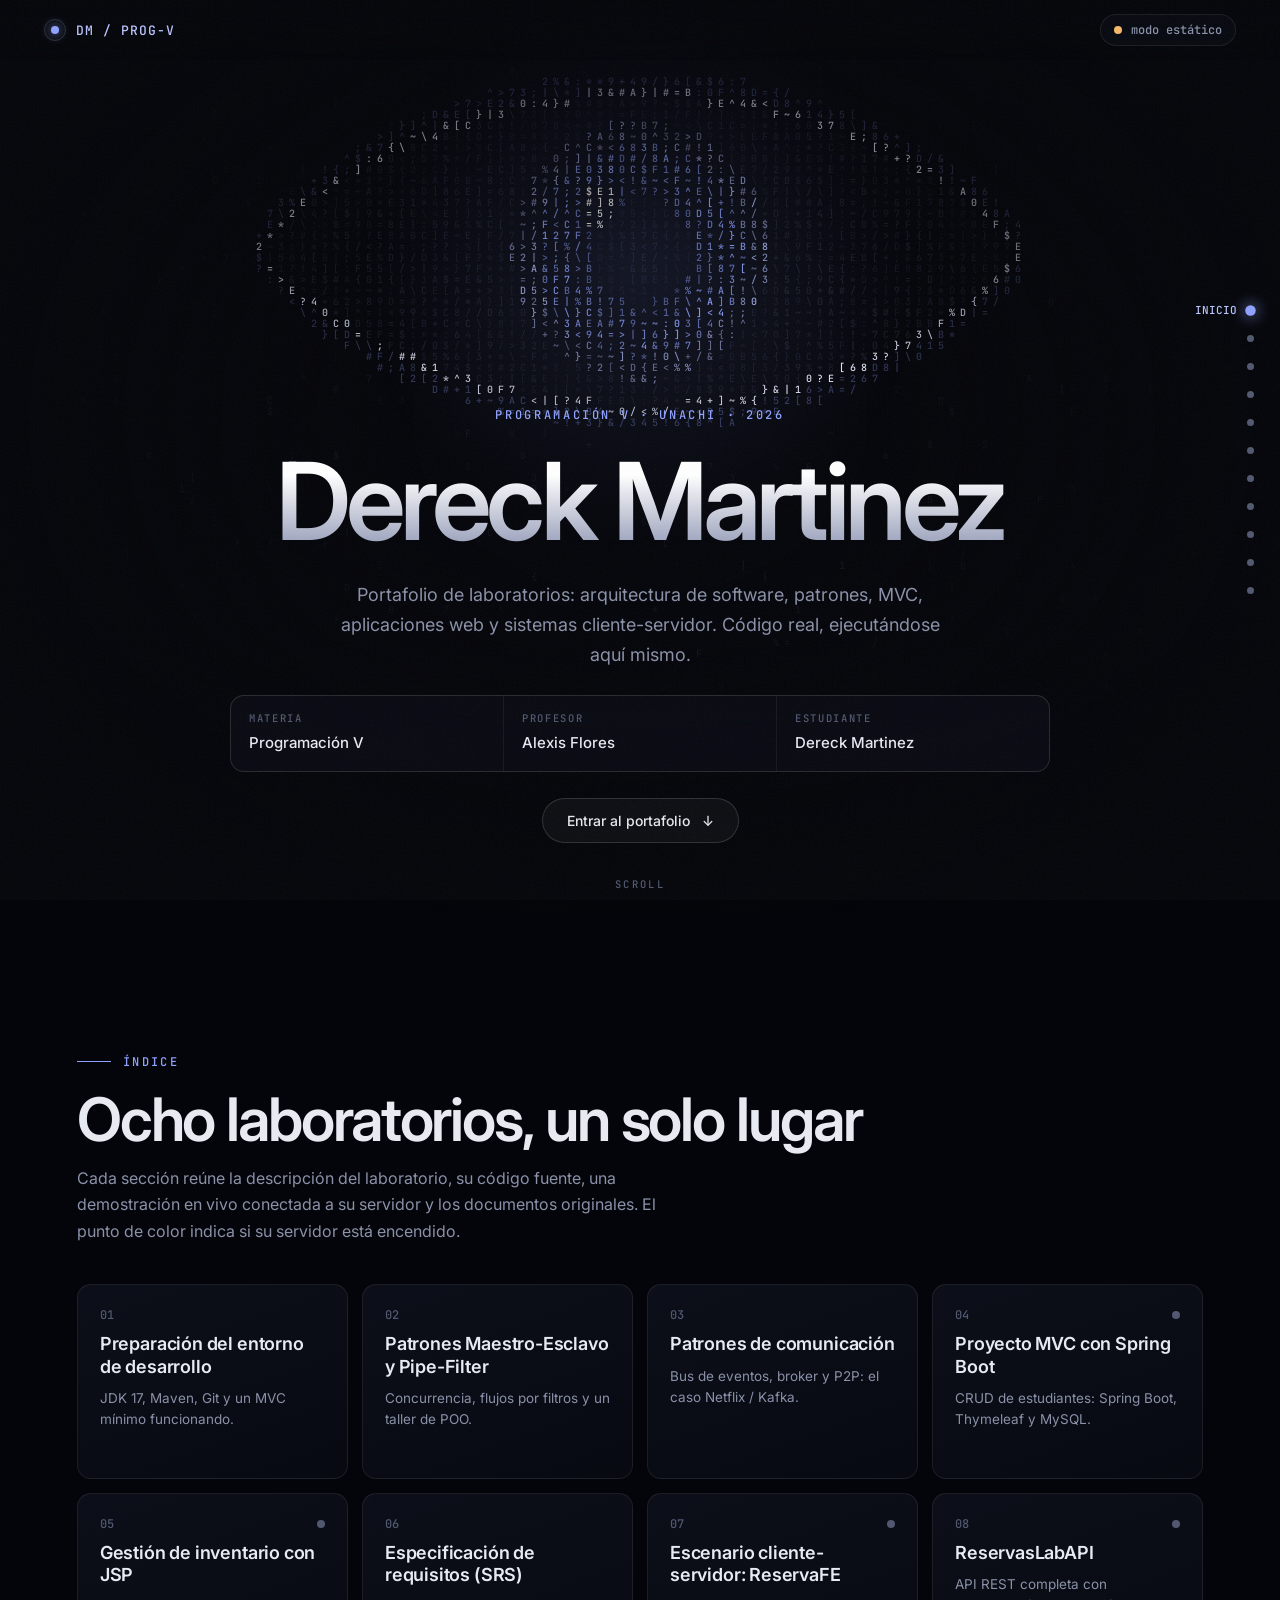
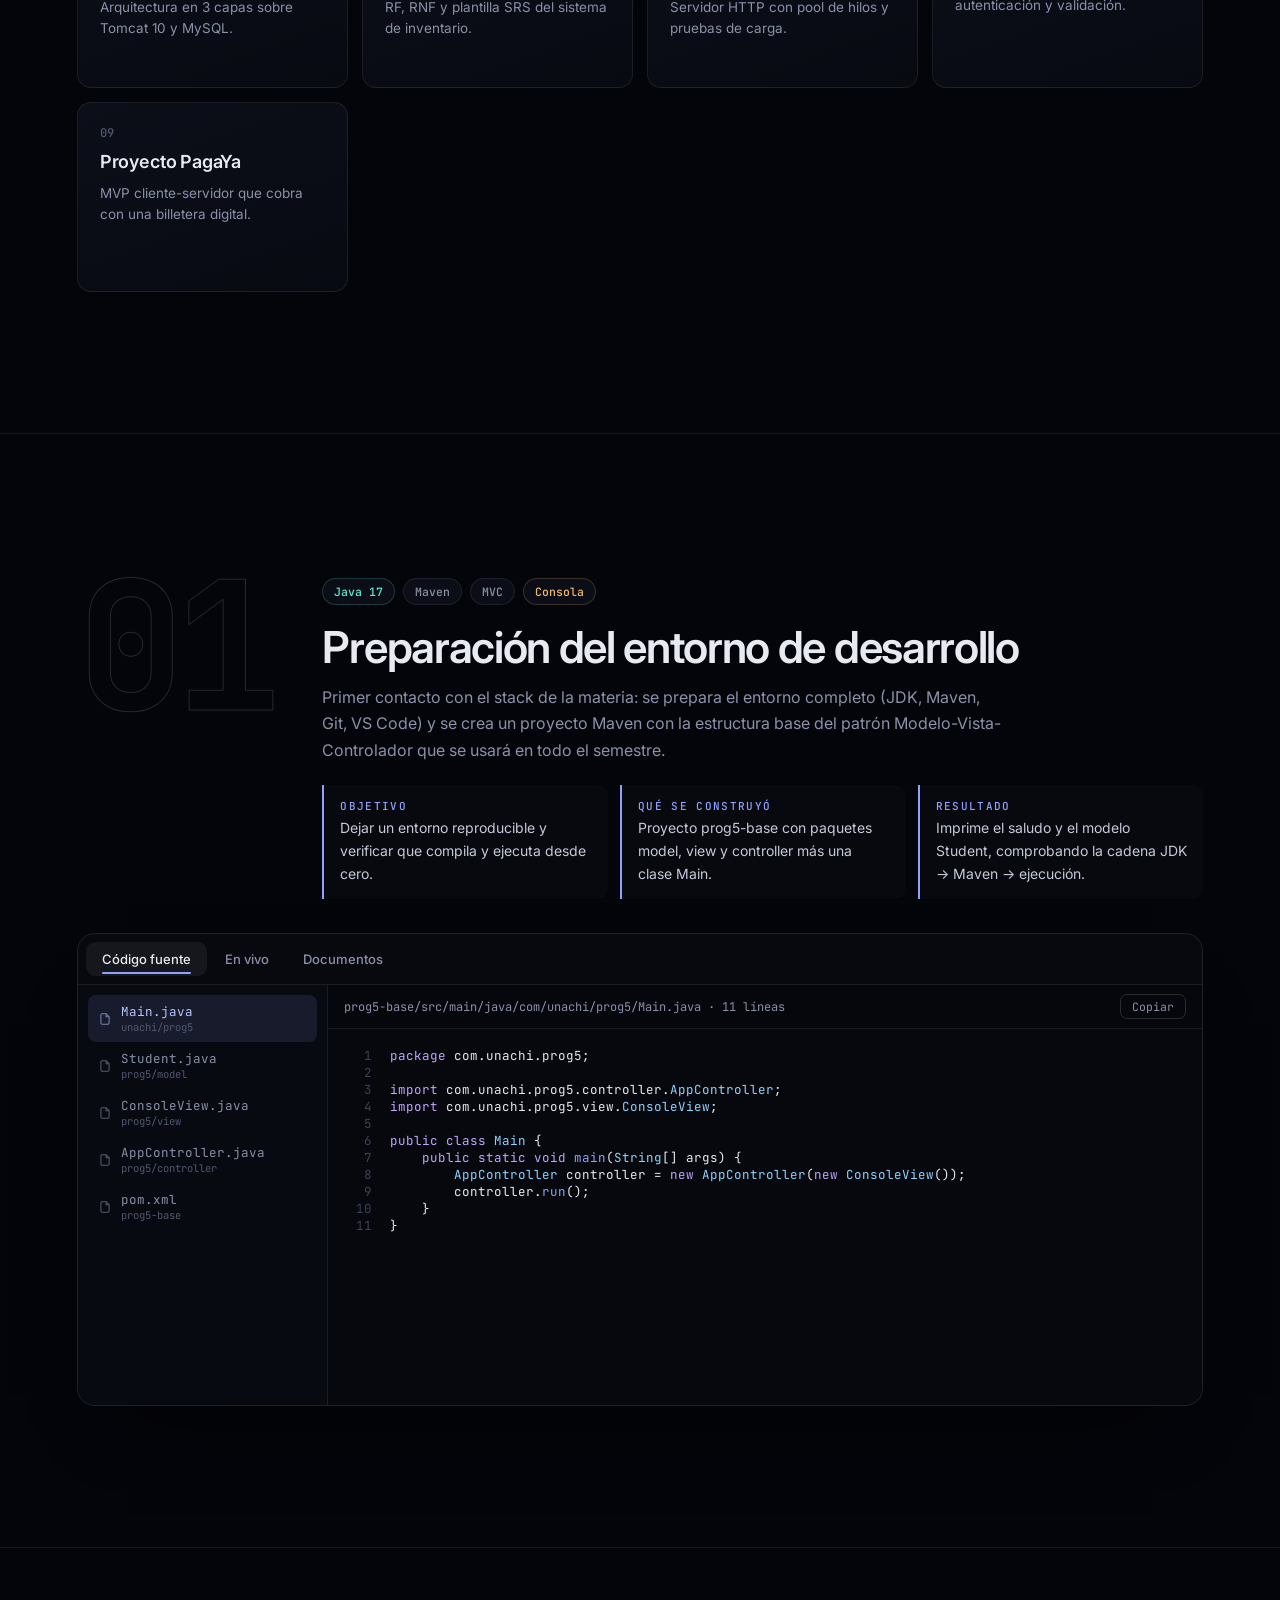
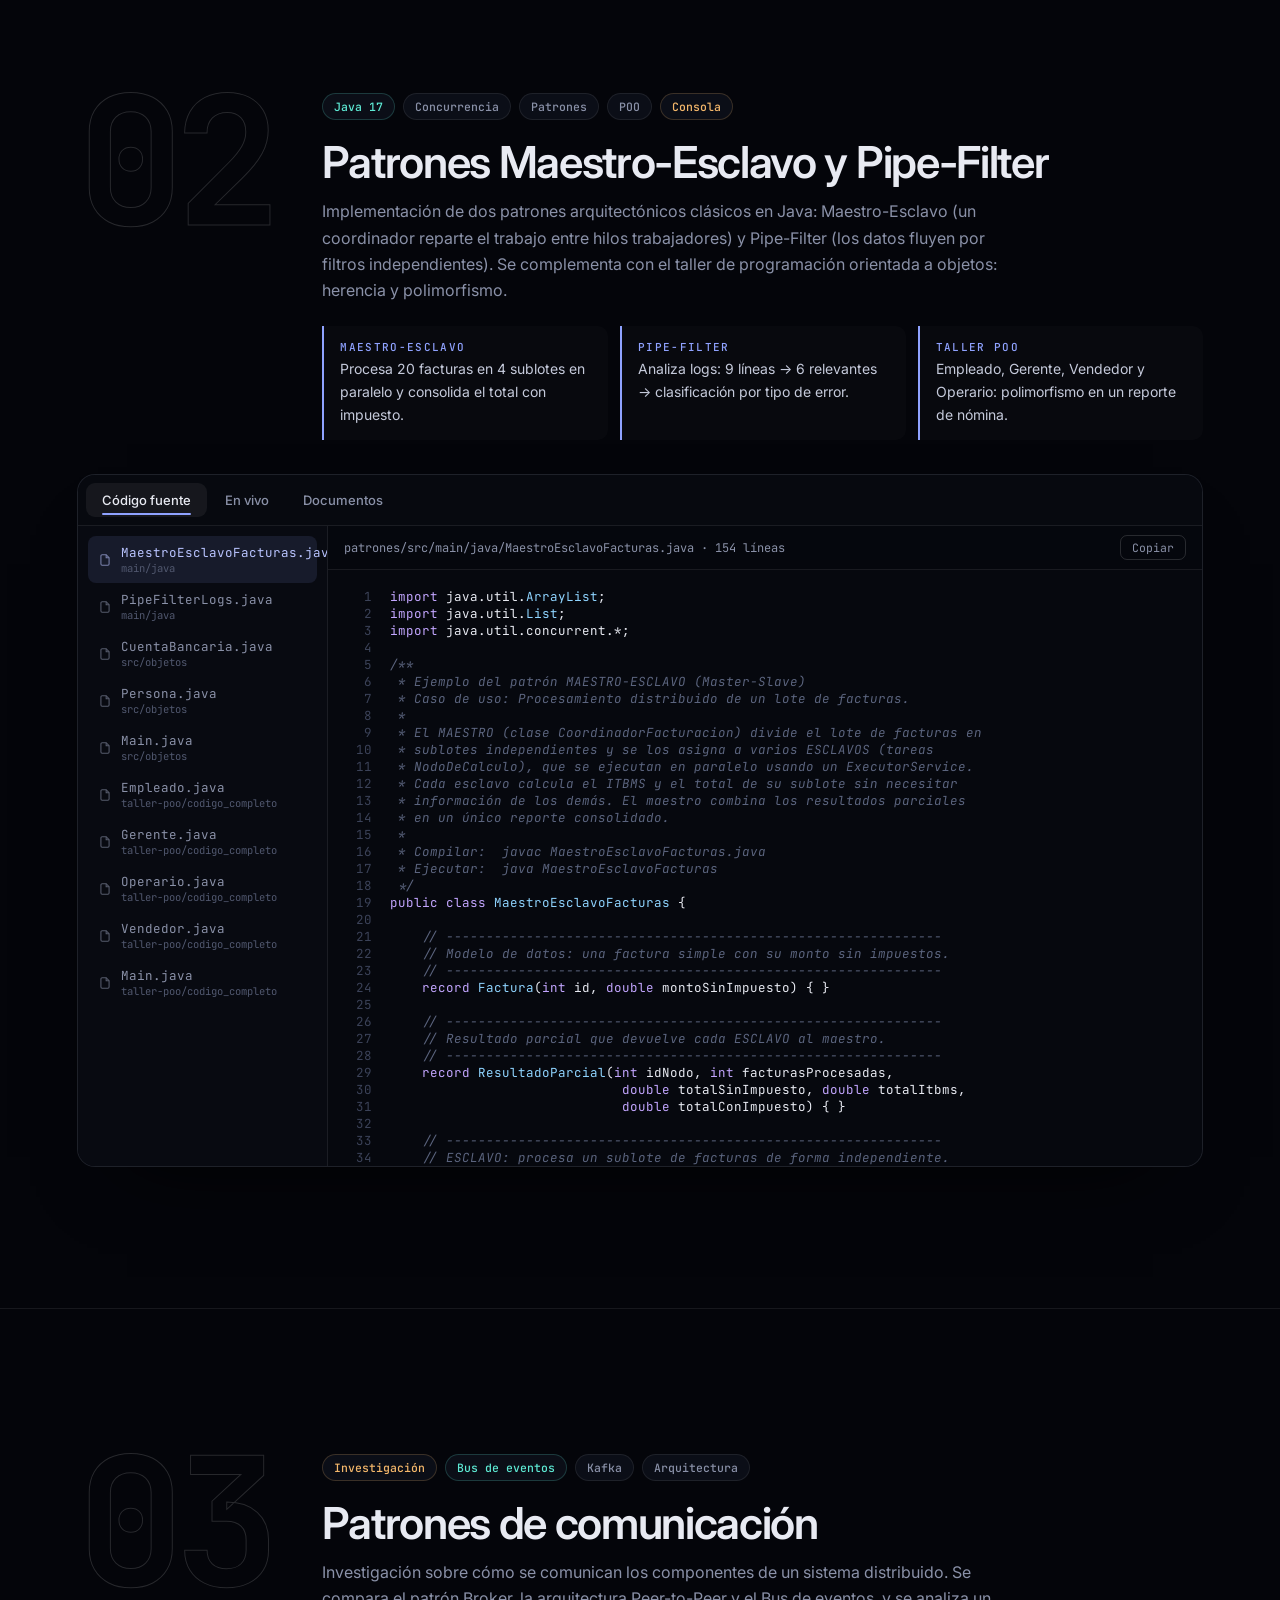
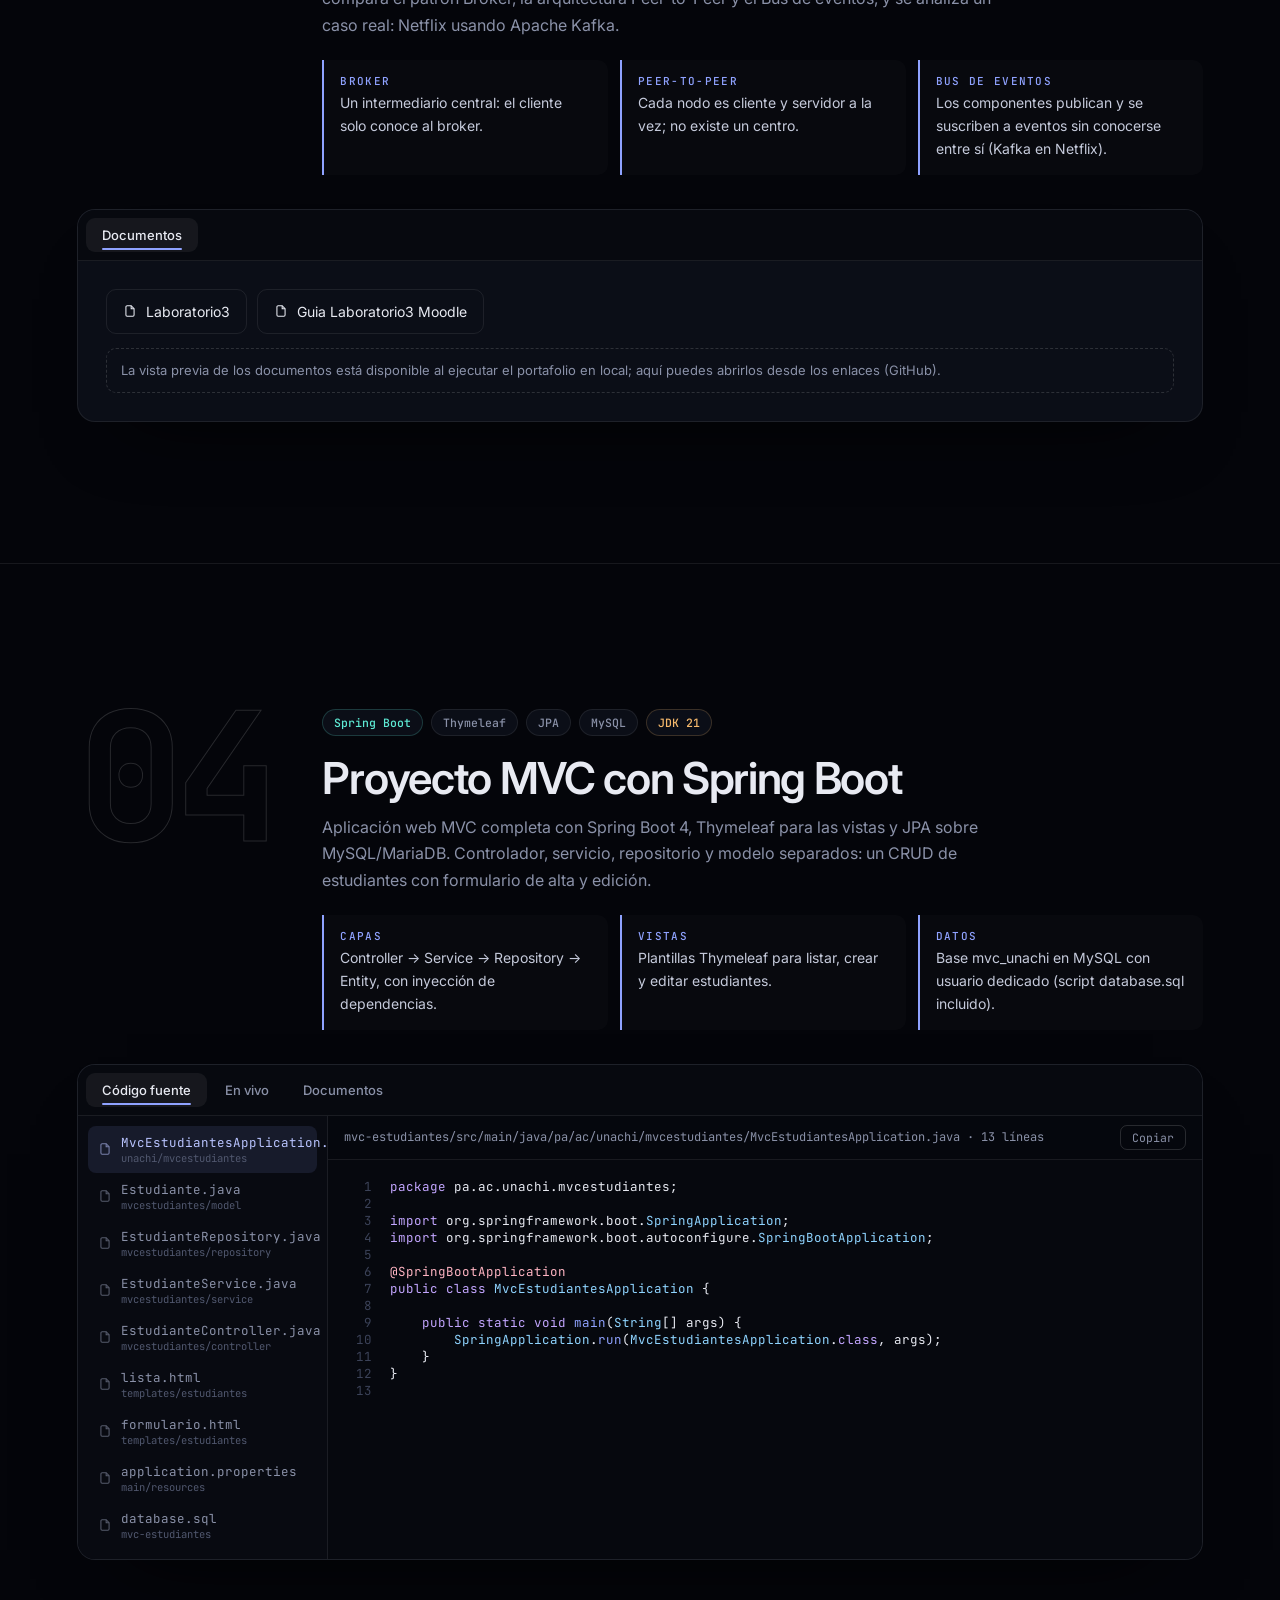
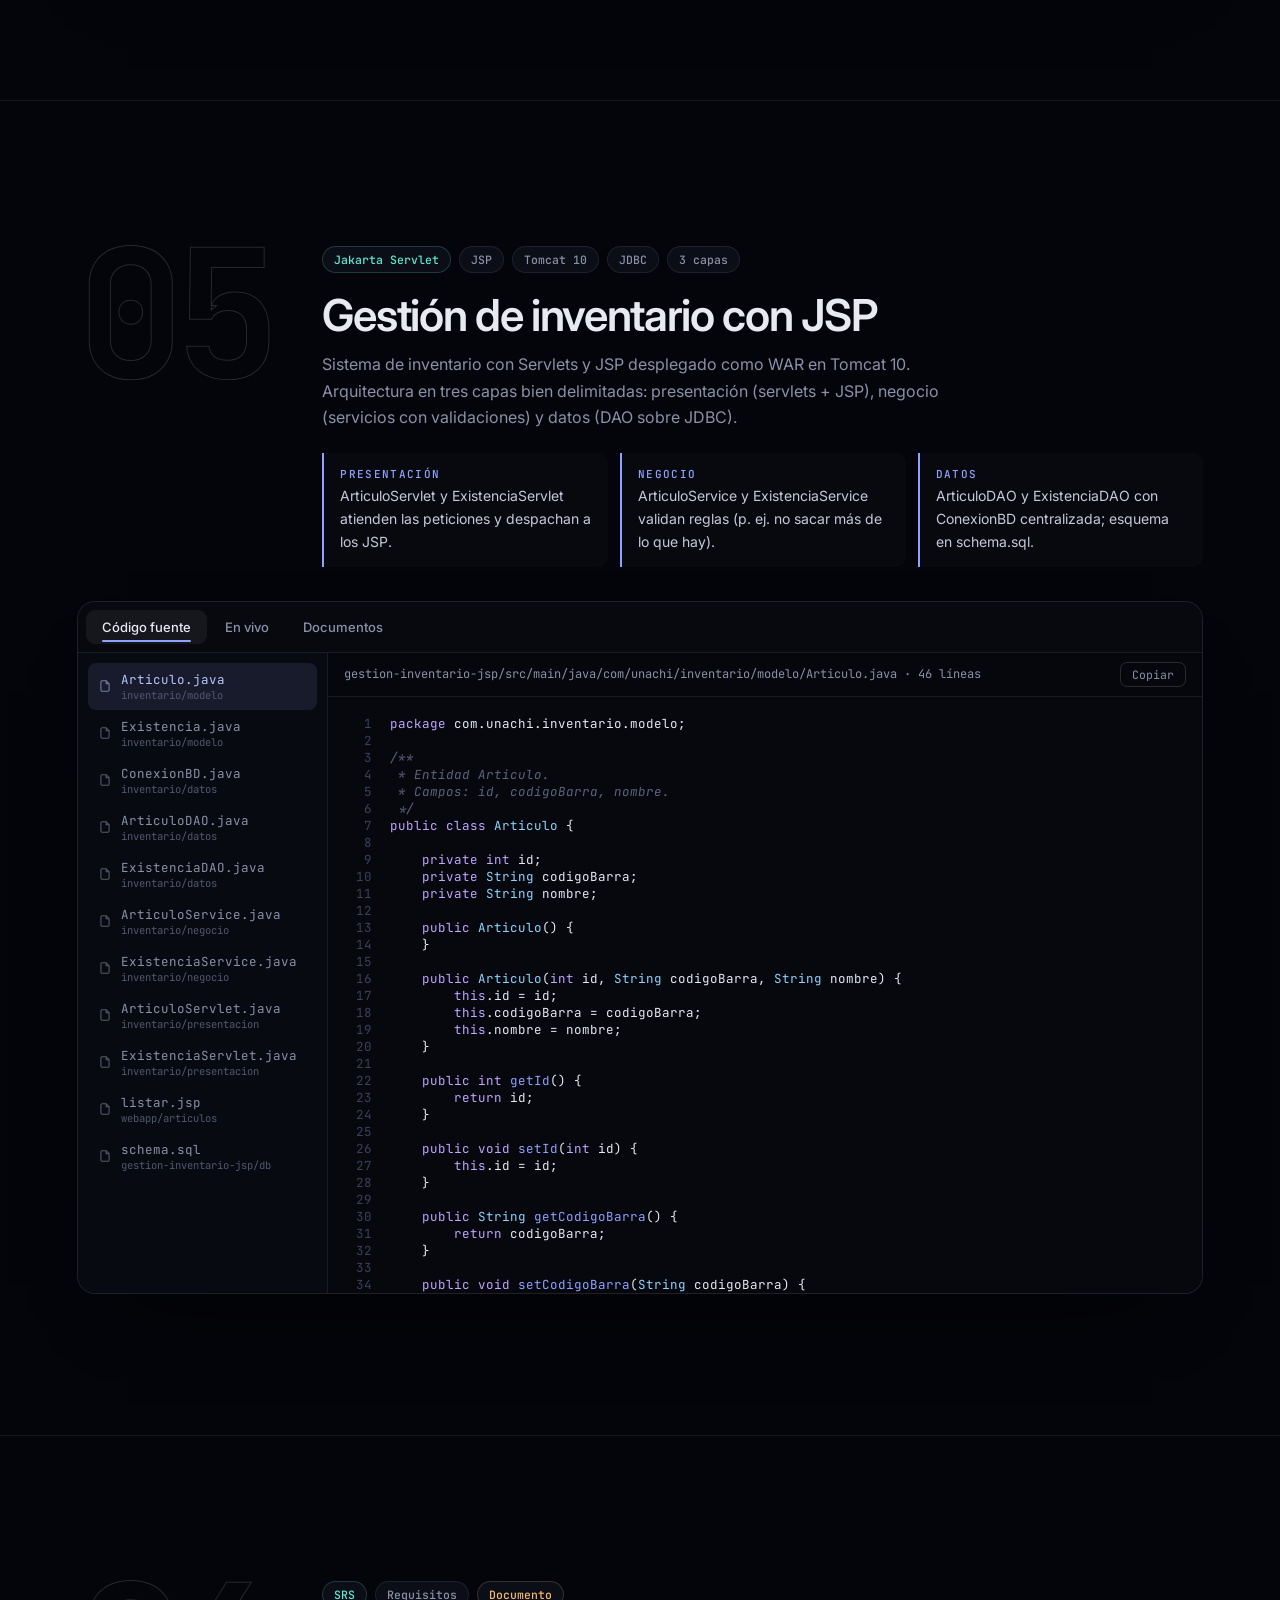
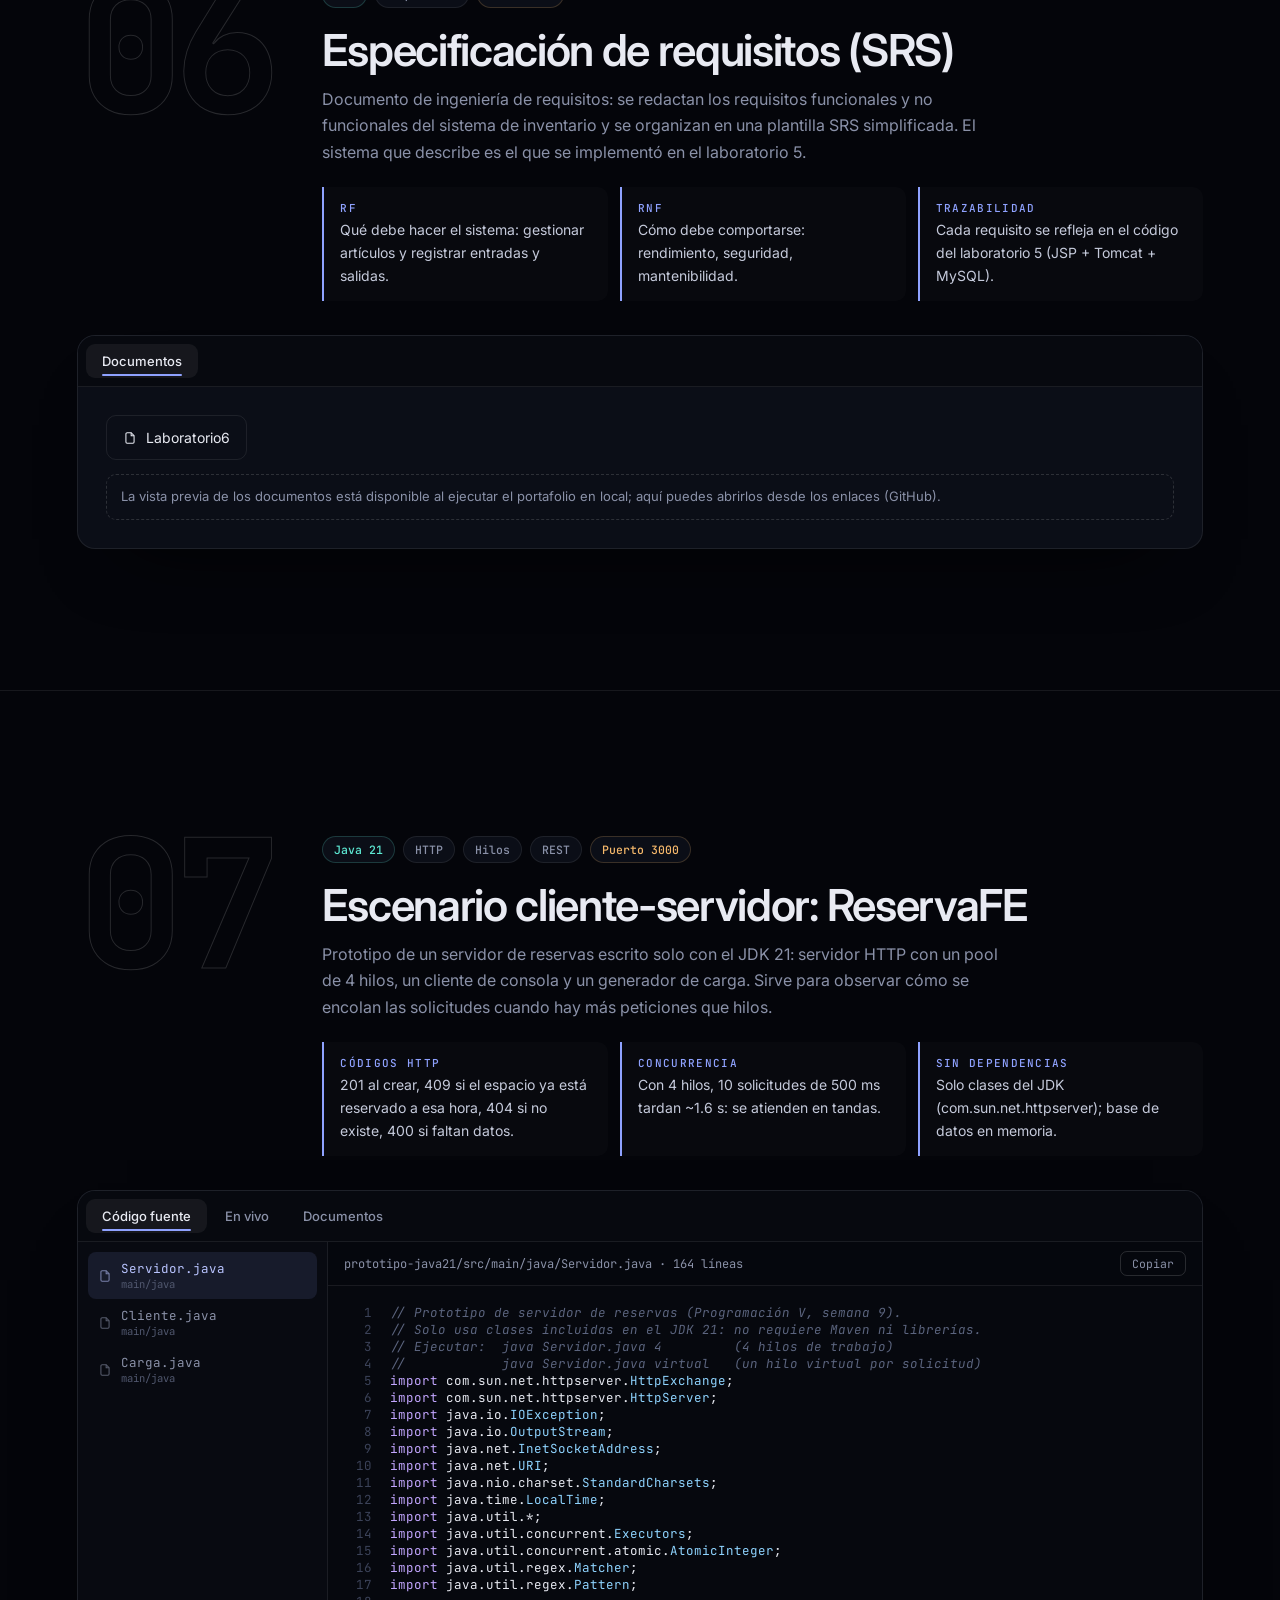
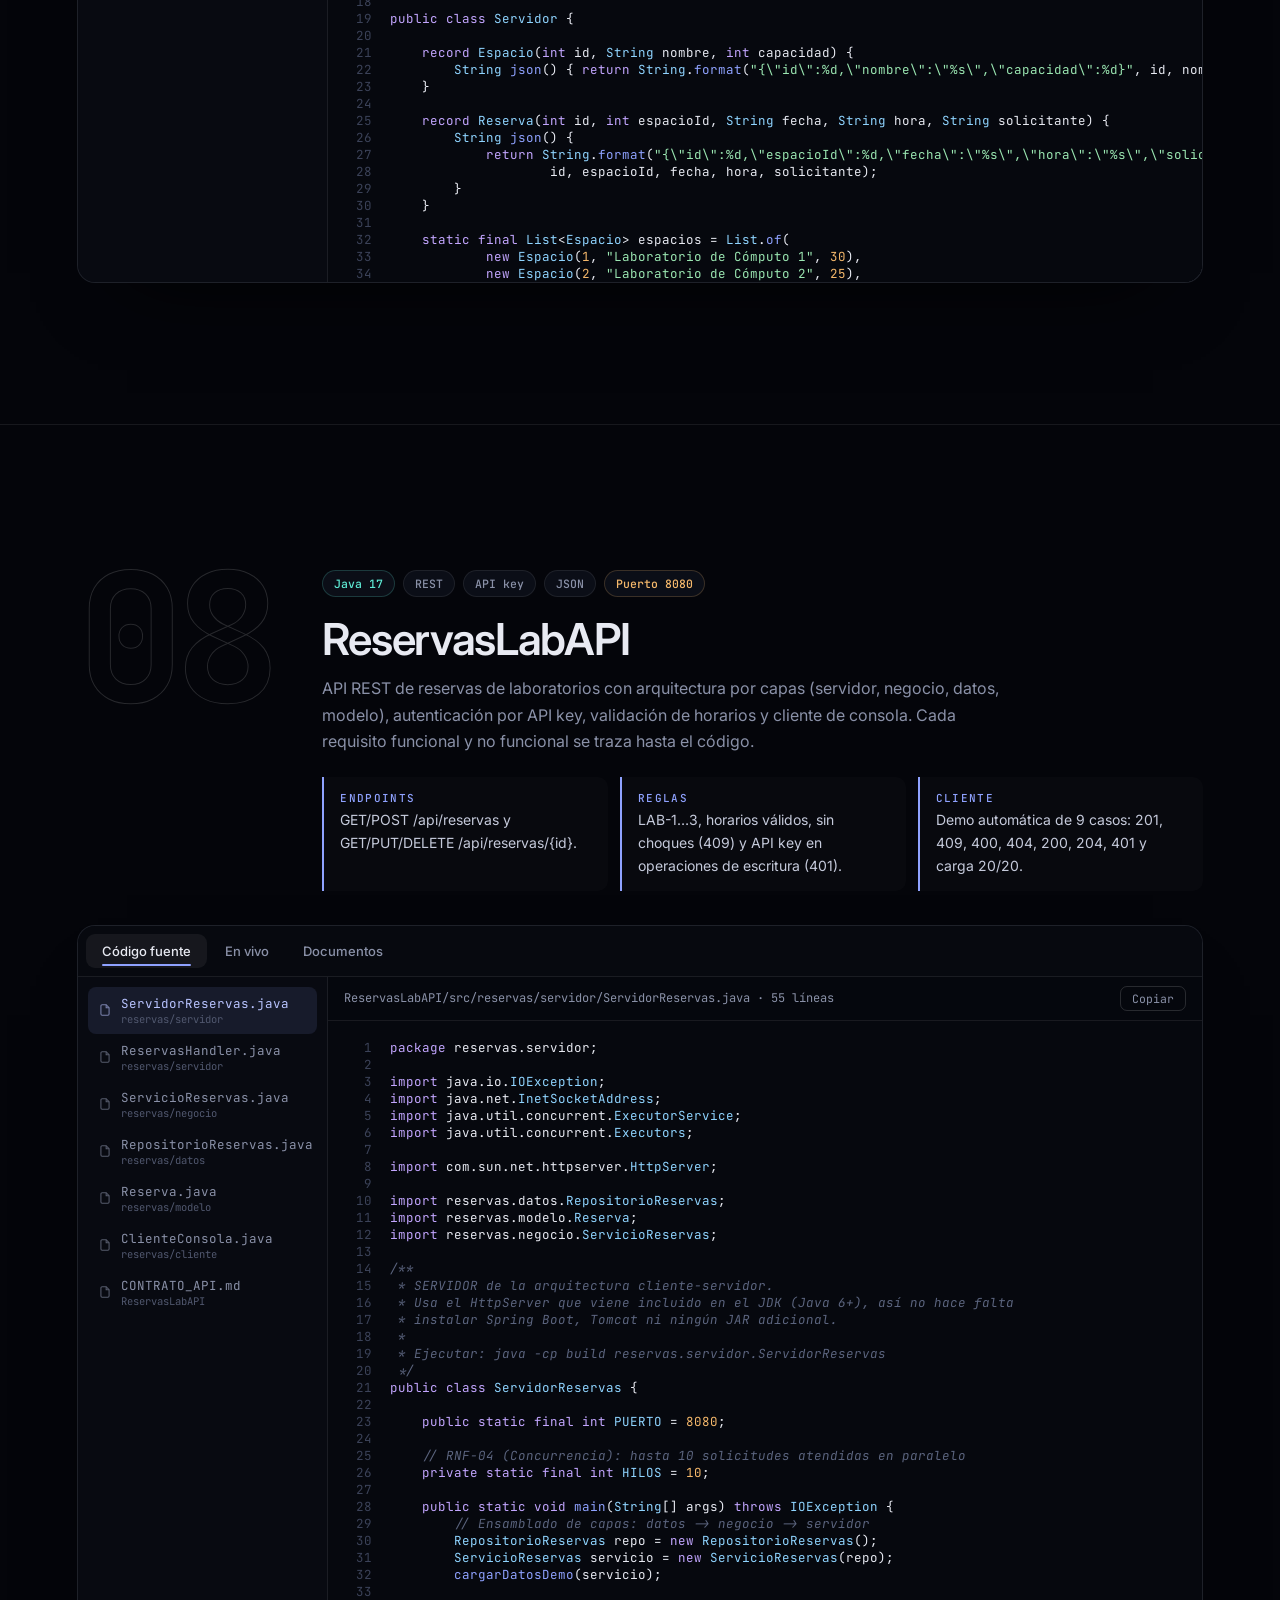
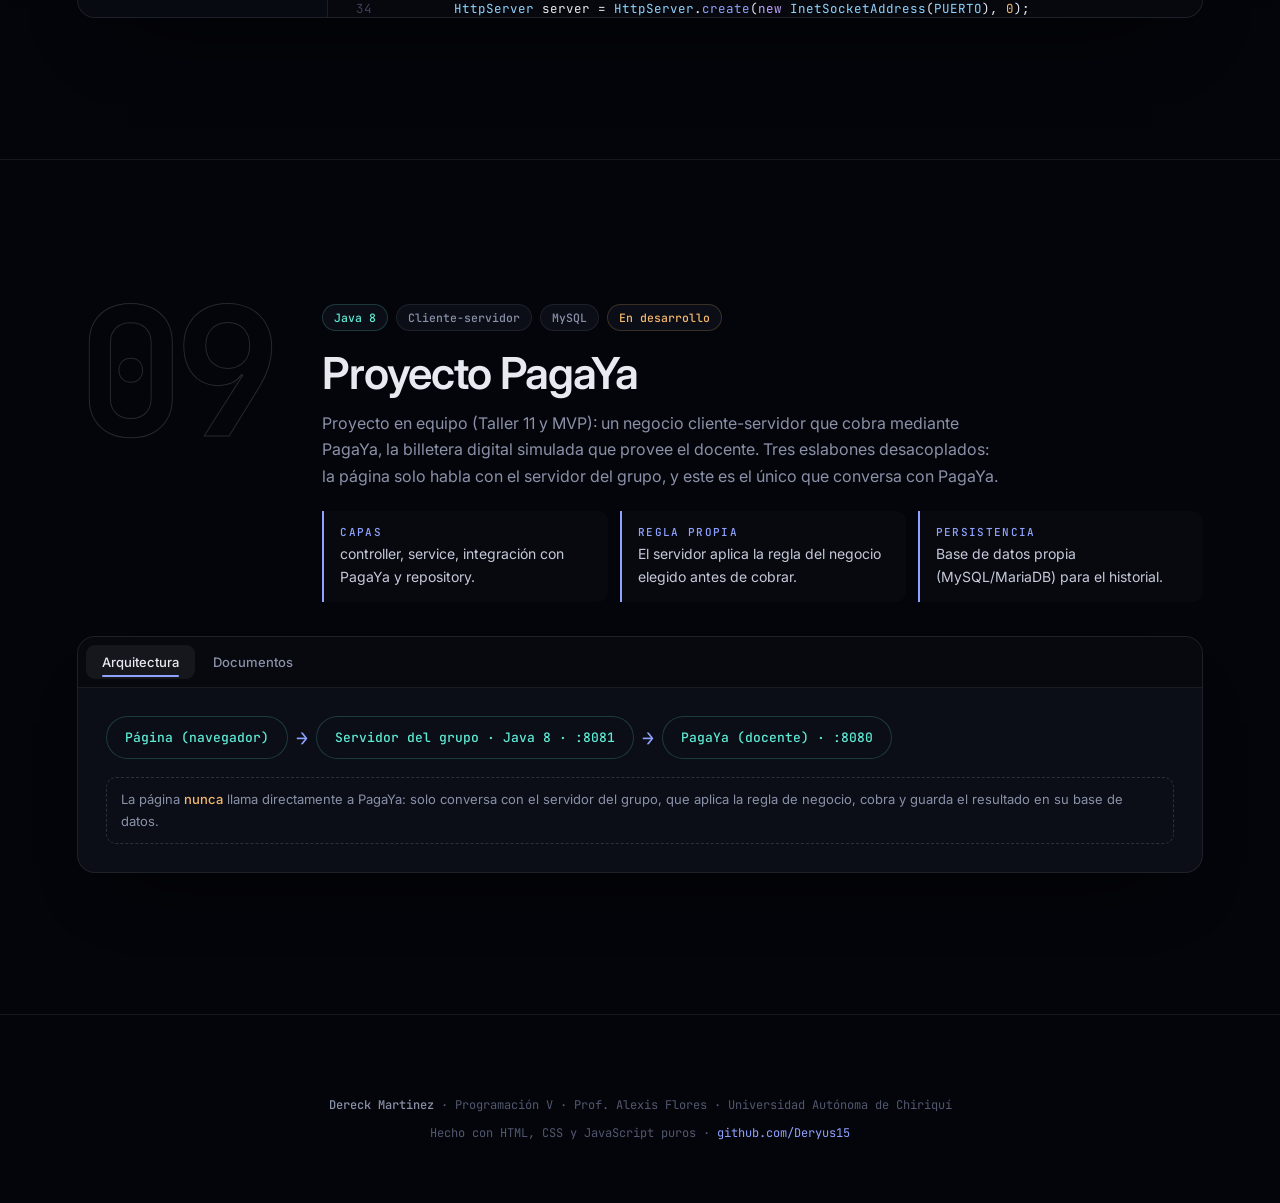
==== portafolio/web/index.html @ 6b3b1293 "Portafolio de Programación V: laboratorios 1-8 y web interactiva" ====
<!doctype html>
<html lang="es">
<head>
  <meta charset="utf-8">
  <meta name="viewport" content="width=device-width, initial-scale=1">
  <title>Portafolio · Programación V · Dereck Martinez</title>
  <meta name="description" content="Portafolio de laboratorios de Programación V (UNACHI): código, demostraciones en vivo y documentación. Estudiante: Dereck Martinez. Profesor: Alexis Flores.">
  <meta name="theme-color" content="#04050a">
  <link rel="icon" href="data:image/svg+xml,<svg xmlns='http://www.w3.org/2000/svg' viewBox='0 0 32 32'><rect width='32' height='32' rx='8' fill='%2304050a'/><circle cx='16' cy='16' r='9' fill='none' stroke='%238fa2ff' stroke-width='2'/><circle cx='16' cy='16' r='4' fill='%238fa2ff'/></svg>">
  <link rel="preconnect" href="https://fonts.googleapis.com">
  <link rel="preconnect" href="https://fonts.gstatic.com" crossorigin>
  <link href="https://fonts.googleapis.com/css2?family=Inter:wght@400;500;600;700&family=JetBrains+Mono:wght@400;500;700&display=swap" rel="stylesheet">
  <link rel="stylesheet" href="css/style.css">
</head>
<body>
  <div class="progress" id="progress"></div>
  <div class="glow" id="glow"></div>
  <div class="grain"></div>

  <header class="top">
    <a href="#inicio" class="brand"><i></i>DM / PROG-V</a>
    <div class="status" id="estado" title="Servidor local del portafolio"><span class="dot" id="estadoDot"></span><span class="txt" id="estadoTxt">comprobando…</span></div>
  </header>
  <nav class="rail" id="rail" aria-label="Secciones"></nav>

  <main>
    <!-- PORTADA -->
    <section class="hero" id="inicio">
      <canvas id="ojo" aria-hidden="true"></canvas>
      <div class="hero-in">
        <span class="tag" data-decrypt>Programación V · UNACHI · 2026</span>
        <h1 id="nombre" data-decrypt>Dereck Martinez</h1>
        <p class="lead">Portafolio de laboratorios: arquitectura de software, patrones, MVC, aplicaciones web y sistemas cliente-servidor. Código real, ejecutándose aquí mismo.</p>
        <div class="meta">
          <div><small>Materia</small><b>Programación V</b></div>
          <div><small>Profesor</small><b>Alexis Flores</b></div>
          <div><small>Estudiante</small><b>Dereck Martinez</b></div>
        </div>
        <a class="cta" href="#indice">Entrar al portafolio <span class="arr">↓</span></a>
      </div>
      <div class="scrollhint">SCROLL</div>
    </section>

    <!-- ÍNDICE -->
    <section class="blk" id="indice">
      <div class="eyebrow rv">Índice</div>
      <h2 class="sec rv" data-decrypt>Ocho laboratorios, un solo lugar</h2>
      <p class="sub rv">Cada sección reúne la descripción del laboratorio, su código fuente, una demostración en vivo conectada a su servidor y los documentos originales. El punto de color indica si su servidor está encendido.</p>
      <div class="cards" id="cards"></div>
    </section>

    <div id="labs"></div>
  </main>

  <footer>
    <p><b>Dereck Martinez</b> · Programación V · Prof. Alexis Flores · Universidad Autónoma de Chiriquí</p>
    <p>Hecho con HTML, CSS y JavaScript puros · <a href="https://github.com/Deryus15" style="color:var(--acc)">github.com/Deryus15</a></p>
  </footer>

  <script src="js/codigo.js"></script>
  <script src="js/ojo.js"></script>
  <script src="js/main.js"></script>
</body>
</html>
---- portafolio/web/css/style.css ----
/* ============ Portafolio Programación V — diseño oscuro profundo / cifrado ============ */
:root {
  --bg: #04050a;
  --bg-2: #080a12;
  --panel: #0b0e17;
  --panel-2: #10141f;
  --line: rgba(255, 255, 255, .08);
  --line-2: rgba(255, 255, 255, .14);
  --txt: #e8eaf2;
  --mut: #8a91a8;
  --dim: #51586f;
  --acc: #8fa2ff;
  --acc-2: #b9c4ff;
  --ok: #5eead4;
  --warn: #f5b86b;
  --err: #ff6b81;
  --mono: 'JetBrains Mono', ui-monospace, 'Cascadia Code', Consolas, monospace;
  --sans: 'Inter', system-ui, -apple-system, 'Segoe UI', sans-serif;
  --r: 14px;
  --ease: cubic-bezier(.2, .7, .2, 1);
  color-scheme: dark;
}
*, *::before, *::after { box-sizing: border-box; }
html { scroll-behavior: smooth; scroll-padding-top: 72px; }
body {
  margin: 0; background: var(--bg); color: var(--txt);
  font: 400 16px/1.65 var(--sans); -webkit-font-smoothing: antialiased; overflow-x: hidden;
}
a { color: inherit; text-decoration: none; }
button { font: inherit; color: inherit; cursor: pointer; }
::selection { background: rgba(143, 162, 255, .35); }
:focus-visible { outline: 2px solid var(--acc); outline-offset: 3px; border-radius: 6px; }
::-webkit-scrollbar { width: 10px; height: 10px; }
::-webkit-scrollbar-thumb { background: #1b2030; border-radius: 8px; }
::-webkit-scrollbar-track { background: transparent; }

/* ---- Capas decorativas ---- */
.grain { position: fixed; inset: 0; z-index: 90; pointer-events: none; opacity: .05;
  background-image: url("data:image/svg+xml;utf8,<svg xmlns='http://www.w3.org/2000/svg' width='160' height='160'><filter id='n'><feTurbulence type='fractalNoise' baseFrequency='.9' numOctaves='2' stitchTiles='stitch'/></filter><rect width='100%' height='100%' filter='url(%23n)'/></svg>"); }
.glow { position: fixed; z-index: 0; width: 620px; height: 620px; border-radius: 50%; pointer-events: none;
  background: radial-gradient(circle, rgba(143, 162, 255, .10), transparent 65%);
  transform: translate(-50%, -50%); left: 50%; top: 30%; transition: opacity .4s; }
.progress { position: fixed; left: 0; top: 0; height: 2px; width: 100%; z-index: 100; transform-origin: 0 50%; transform: scaleX(0);
  background: linear-gradient(90deg, var(--acc), var(--ok)); }

/* ---- Barra superior ---- */
.top { position: fixed; z-index: 80; top: 0; left: 0; right: 0; display: flex; align-items: center; justify-content: space-between;
  padding: 14px clamp(16px, 4vw, 44px); backdrop-filter: blur(14px); background: linear-gradient(#04050acc, #04050a00); }
.brand { font: 500 13px var(--mono); letter-spacing: .08em; display: flex; gap: 10px; align-items: center; color: var(--acc-2); }
.brand i { width: 22px; height: 22px; border: 1px solid var(--line-2); border-radius: 50%; position: relative; display: block; }
.brand i::after { content: ''; position: absolute; inset: 6px; background: var(--acc); border-radius: 50%; box-shadow: 0 0 12px var(--acc); }
.status { display: flex; align-items: center; gap: 9px; font: 500 12px var(--mono); color: var(--mut);
  border: 1px solid var(--line); padding: 7px 13px; border-radius: 99px; background: #0a0c14aa; }
.dot { width: 8px; height: 8px; border-radius: 50%; background: var(--dim); display: inline-block; flex: none; }
.dot.on { background: var(--ok); box-shadow: 0 0 10px var(--ok); animation: pulse 2s infinite; }
.dot.warn { background: var(--warn); }
@keyframes pulse { 50% { opacity: .45; } }

/* ---- Riel lateral ---- */
.rail { position: fixed; z-index: 70; right: clamp(10px, 2vw, 28px); top: 50%; transform: translateY(-50%); display: flex; flex-direction: column; gap: 14px; }
.rail a { display: flex; justify-content: flex-end; align-items: center; gap: 10px; font: 500 11px var(--mono); color: transparent; transition: color .25s; }
.rail a::after { content: ''; width: 7px; height: 7px; border-radius: 50%; background: var(--dim); transition: all .3s var(--ease); }
.rail a:hover, .rail a.act { color: var(--acc-2); }
.rail a.act::after, .rail a:hover::after { background: var(--acc); transform: scale(1.5); box-shadow: 0 0 10px var(--acc); }

/* ---- Hero ---- */
.hero { position: relative; min-height: 100svh; display: grid; place-items: start center; padding: 110px clamp(18px, 6vw, 80px) 70px; overflow: hidden; isolation: isolate; }
#ojo { position: absolute; inset: 0; width: 100%; height: 100%; z-index: -1; }
.hero::after { content: ''; position: absolute; inset: 0; z-index: -1; pointer-events: none;
  background: radial-gradient(ellipse at 50% 46%, transparent 25%, var(--bg) 78%), linear-gradient(transparent 70%, var(--bg)); }
.hero-in { width: min(1000px, 100%); text-align: center; display: grid; gap: 26px; justify-items: center; margin-top: clamp(190px, 33vh, 380px); }
.tag { font: 500 12px var(--mono); letter-spacing: .22em; color: var(--acc); text-transform: uppercase; }
.hero h1 { margin: 0; font: 600 clamp(40px, 8.4vw, 112px)/.98 var(--sans); letter-spacing: -.045em;
  background: linear-gradient(180deg, #fff 25%, #8e96b4); -webkit-background-clip: text; background-clip: text; color: transparent; }
.hero p.lead { margin: 0; max-width: 56ch; color: var(--mut); font-size: clamp(15px, 1.6vw, 18px); }
.meta { display: grid; grid-template-columns: repeat(auto-fit, minmax(190px, 1fr)); gap: 1px; width: min(820px, 100%);
  background: var(--line); border: 1px solid var(--line); border-radius: var(--r); overflow: hidden; text-align: left; }
.meta div { background: #070911e0; padding: 15px 18px; backdrop-filter: blur(6px); }
.meta small { display: block; font: 500 10.5px var(--mono); letter-spacing: .16em; color: var(--dim); text-transform: uppercase; margin-bottom: 4px; }
.meta b { font-weight: 500; font-size: 15px; }
.cta { display: inline-flex; gap: 12px; align-items: center; padding: 13px 24px; border-radius: 99px; border: 1px solid var(--line-2); background: #ffffff0a;
  font: 500 14px var(--sans); transition: all .35s var(--ease); }
.cta:hover { background: var(--acc); color: #05060e; border-color: var(--acc); transform: translateY(-2px); box-shadow: 0 10px 40px -10px var(--acc); }
.cta .arr { display: inline-block; animation: bob 1.8s var(--ease) infinite; }
@keyframes bob { 50% { transform: translateY(4px); } }
.scrollhint { position: absolute; bottom: 22px; left: 50%; transform: translateX(-50%); font: 500 10.5px var(--mono); letter-spacing: .22em; color: var(--dim); }

/* ---- Secciones ---- */
section.blk { position: relative; z-index: 1; padding: clamp(70px, 11vw, 150px) clamp(18px, 6vw, 80px); max-width: 1280px; margin: 0 auto; }
.eyebrow { font: 500 12px var(--mono); letter-spacing: .2em; color: var(--acc); text-transform: uppercase; display: flex; align-items: center; gap: 12px; }
.eyebrow::before { content: ''; width: 34px; height: 1px; background: var(--acc); }
h2.sec { font: 600 clamp(30px, 5vw, 60px)/1.05 var(--sans); letter-spacing: -.035em; margin: 18px 0 14px; }
.sub { color: var(--mut); max-width: 62ch; margin: 0 0 40px; }

/* Índice de labs */
.cards { display: grid; grid-template-columns: repeat(auto-fill, minmax(255px, 1fr)); gap: 14px; }
.card { position: relative; padding: 22px; border: 1px solid var(--line); border-radius: var(--r); background: linear-gradient(160deg, #0c0f19, #080a12);
  display: flex; flex-direction: column; gap: 10px; min-height: 190px; overflow: hidden; transition: transform .4s var(--ease), border-color .3s; }
.card::before { content: ''; position: absolute; inset: 0; opacity: 0; transition: opacity .3s;
  background: radial-gradient(260px circle at var(--mx, 50%) var(--my, 0%), rgba(143, 162, 255, .16), transparent 70%); }
.card:hover { transform: translateY(-4px); border-color: var(--line-2); }
.card:hover::before { opacity: 1; }
.card .n { font: 500 12px var(--mono); color: var(--dim); display: flex; justify-content: space-between; align-items: center; }
.card h3 { margin: 0; font: 600 18px/1.25 var(--sans); letter-spacing: -.01em; }
.card p { margin: 0; color: var(--mut); font-size: 13.5px; line-height: 1.55; }
.card .go { margin-top: auto; font: 500 12px var(--mono); color: var(--acc); opacity: 0; transform: translateX(-6px); transition: all .3s var(--ease); }
.card:hover .go { opacity: 1; transform: none; }

/* Laboratorio */
.lab { border-top: 1px solid var(--line); }
.lab-head { display: grid; grid-template-columns: auto 1fr; gap: clamp(18px, 4vw, 54px); align-items: start; margin-bottom: 34px; }
.bignum { font: 700 clamp(70px, 14vw, 180px)/.8 var(--mono); letter-spacing: -.06em; color: transparent; -webkit-text-stroke: 1px var(--line-2); user-select: none; transition: -webkit-text-stroke-color .5s; }
.lab:hover .bignum { -webkit-text-stroke-color: var(--acc); }
.chips { display: flex; flex-wrap: wrap; gap: 8px; margin: 4px 0 18px; }
.chip { font: 500 11.5px var(--mono); padding: 5px 11px; border-radius: 99px; border: 1px solid var(--line); color: var(--mut); background: #0b0e17; }
.chip.k { color: var(--ok); border-color: #5eead433; }
.chip.d { color: var(--warn); border-color: #f5b86b33; }
.lab h3 { margin: 0 0 12px; font: 600 clamp(26px, 3.6vw, 44px)/1.1 var(--sans); letter-spacing: -.03em; }
.lab-head p { margin: 0; color: var(--mut); max-width: 68ch; }
.points { display: grid; grid-template-columns: repeat(auto-fit, minmax(230px, 1fr)); gap: 12px; margin: 22px 0 0; padding: 0; list-style: none; }
.points li { padding: 14px 16px; border-left: 2px solid var(--acc); background: #ffffff05; border-radius: 0 10px 10px 0; font-size: 14px; color: #c5cadb; }
.points li b { display: block; font: 500 11px var(--mono); color: var(--acc); letter-spacing: .12em; text-transform: uppercase; margin-bottom: 3px; }

/* Panel con pestañas */
.panel { border: 1px solid var(--line); border-radius: 18px; background: var(--panel); overflow: hidden; box-shadow: 0 40px 80px -50px #000; }
.tabs { display: flex; gap: 2px; padding: 8px; border-bottom: 1px solid var(--line); background: #07090f; overflow-x: auto; }
.tab { position: relative; padding: 9px 16px; border: 0; background: transparent; border-radius: 9px; font: 500 13px var(--sans); color: var(--mut); white-space: nowrap; transition: color .2s, background .2s; }
.tab:hover { color: var(--txt); background: #ffffff08; }
.tab[aria-selected="true"] { color: var(--txt); background: #ffffff0f; }
.tab[aria-selected="true"]::after { content: ''; position: absolute; left: 16px; right: 16px; bottom: 2px; height: 2px; background: var(--acc); border-radius: 2px; }
.pane { display: none; animation: fade .45s var(--ease); }
.pane.show { display: block; }
@keyframes fade { from { opacity: 0; transform: translateY(8px); } }

/* Visor de código */
.code { display: grid; grid-template-columns: 250px 1fr; min-height: 420px; max-height: 640px; }
.files { border-right: 1px solid var(--line); overflow: auto; padding: 10px; background: #080a11; }
.file { display: flex; width: 100%; text-align: left; gap: 9px; align-items: center; border: 0; background: transparent; padding: 8px 10px; border-radius: 8px; font: 400 12.5px var(--mono); color: var(--mut); }
.file small { display: block; color: var(--dim); font-size: 10.5px; }
.file:hover { background: #ffffff08; color: var(--txt); }
.file.act { background: #8fa2ff1c; color: var(--acc-2); }
.file svg { flex: none; opacity: .6; }
.viewer { position: relative; overflow: auto; background: #06080e; }
.viewer-bar { position: sticky; top: 0; z-index: 2; display: flex; justify-content: space-between; align-items: center; gap: 10px; padding: 9px 16px; background: #06080ee6; backdrop-filter: blur(8px); border-bottom: 1px solid var(--line); font: 12px var(--mono); color: var(--mut); }
.viewer-bar button { border: 1px solid var(--line-2); background: transparent; padding: 4px 11px; border-radius: 7px; font: 11.5px var(--mono); color: var(--mut); transition: all .2s; }
.viewer-bar button:hover { color: #05060e; background: var(--acc); border-color: var(--acc); }
.viewer pre { margin: 0; padding: 18px 0; font: 400 12.8px/1.7 var(--mono); counter-reset: l; }
.viewer code { display: block; background: transparent !important; padding: 0 !important; }
.viewer .ln { display: block; padding: 0 20px 0 62px; position: relative; white-space: pre; }
.viewer .ln::before { counter-increment: l; content: counter(l); position: absolute; left: 0; width: 44px; text-align: right; color: #3b4258; user-select: none; }
.viewer .ln:hover { background: #ffffff06; }
/* sintaxis (tema propio, sin dependencias) */
.t-k { color: #c3a6ff; } .t-s { color: #9be7b2; } .t-c { color: #5b647e; font-style: italic; }
.t-n { color: #f5b86b; } .t-a { color: #ffb4c2; } .t-t { color: #8fd4ff; } .t-f { color: #8fa2ff; }

/* En vivo */
.live { padding: clamp(16px, 3vw, 28px); display: grid; gap: 18px; }
.livebar { display: flex; flex-wrap: wrap; gap: 10px; align-items: center; justify-content: space-between; }
.svc { display: flex; align-items: center; gap: 12px; font: 500 13px var(--mono); }
.btns { display: flex; gap: 8px; flex-wrap: wrap; }
.btn { border: 1px solid var(--line-2); background: #ffffff08; padding: 9px 16px; border-radius: 10px; font: 500 13px var(--sans); transition: all .25s var(--ease); display: inline-flex; align-items: center; gap: 8px; }
.btn:hover:not(:disabled) { border-color: var(--acc); background: #8fa2ff1f; transform: translateY(-1px); }
.btn.pri { background: var(--acc); color: #05060e; border-color: var(--acc); font-weight: 600; }
.btn.pri:hover:not(:disabled) { background: var(--acc-2); }
.btn:disabled { opacity: .4; cursor: not-allowed; }
.btn.stop:hover:not(:disabled) { border-color: var(--err); background: #ff6b811c; }
.spin { width: 13px; height: 13px; border: 2px solid #ffffff33; border-top-color: currentColor; border-radius: 50%; animation: sp .7s linear infinite; }
@keyframes sp { to { transform: rotate(360deg); } }
.term { background: #04060b; border: 1px solid var(--line); border-radius: 12px; overflow: hidden; }
.term-bar { display: flex; gap: 6px; align-items: center; padding: 9px 14px; border-bottom: 1px solid var(--line); font: 11.5px var(--mono); color: var(--dim); }
.term-bar i { width: 10px; height: 10px; border-radius: 50%; background: #1a2030; }
.term-bar span { margin-left: 8px; }
.term pre { margin: 0; padding: 16px 18px; font: 12.8px/1.65 var(--mono); color: #c9d1e6; white-space: pre-wrap; word-break: break-word; min-height: 130px; max-height: 340px; overflow: auto; }
.term pre .p { color: var(--acc); } .term pre .ok { color: var(--ok); } .term pre .er { color: var(--err); } .term pre .mu { color: var(--dim); }
.frame { position: relative; border: 1px solid var(--line); border-radius: 12px; overflow: hidden; background: #fff; height: 440px; }
.frame iframe { width: 100%; height: 100%; border: 0; background: #fff; }
.frame .ph { position: absolute; inset: 0; display: grid; place-items: center; text-align: center; gap: 8px; background: var(--panel-2); color: var(--mut); font-size: 14px; padding: 20px; }
.apirow { display: flex; flex-wrap: wrap; gap: 8px; }
.note { font-size: 13px; color: var(--mut); border: 1px dashed var(--line-2); border-radius: 10px; padding: 11px 14px; }
.note b { color: var(--warn); font-weight: 500; }
.docs { padding: clamp(16px, 3vw, 28px); display: grid; gap: 14px; }
.docs ul { list-style: none; margin: 0; padding: 0; display: flex; flex-wrap: wrap; gap: 10px; }
.docs a.lnk { display: inline-flex; gap: 9px; align-items: center; padding: 10px 16px; border: 1px solid var(--line); border-radius: 10px; font-size: 14px; transition: all .25s; }
.docs a.lnk:hover { border-color: var(--acc); background: #8fa2ff14; transform: translateY(-1px); }
.docs .frame { height: 560px; }

/* Cierre */
footer { position: relative; z-index: 1; padding: 70px clamp(18px, 6vw, 80px) 50px; border-top: 1px solid var(--line); text-align: center; color: var(--dim); font: 12px var(--mono); }
footer b { color: var(--mut); font-weight: 500; }

/* Revelado al hacer scroll */
.rv { opacity: 0; transform: translateY(26px); transition: opacity .9s var(--ease), transform .9s var(--ease); }
.rv.in { opacity: 1; transform: none; }

@media (max-width: 860px) {
  .rail { display: none; }
  .code { grid-template-columns: 1fr; max-height: none; }
  .files { border-right: 0; border-bottom: 1px solid var(--line); display: flex; gap: 4px; overflow-x: auto; }
  .file { width: auto; white-space: nowrap; }
  .file small { display: none; }
  .viewer { max-height: 520px; }
  .lab-head { grid-template-columns: 1fr; }
  .bignum { font-size: 84px; }
  .status span.txt { display: none; }
}
@media (prefers-reduced-motion: reduce) {
  *, *::before, *::after { animation: none !important; transition: none !important; scroll-behavior: auto !important; }
  .rv { opacity: 1; transform: none; }
}

[hidden] { display: none !important; }
code { font: 12.5px var(--mono); background: #ffffff0d; padding: 1px 6px; border-radius: 5px; }
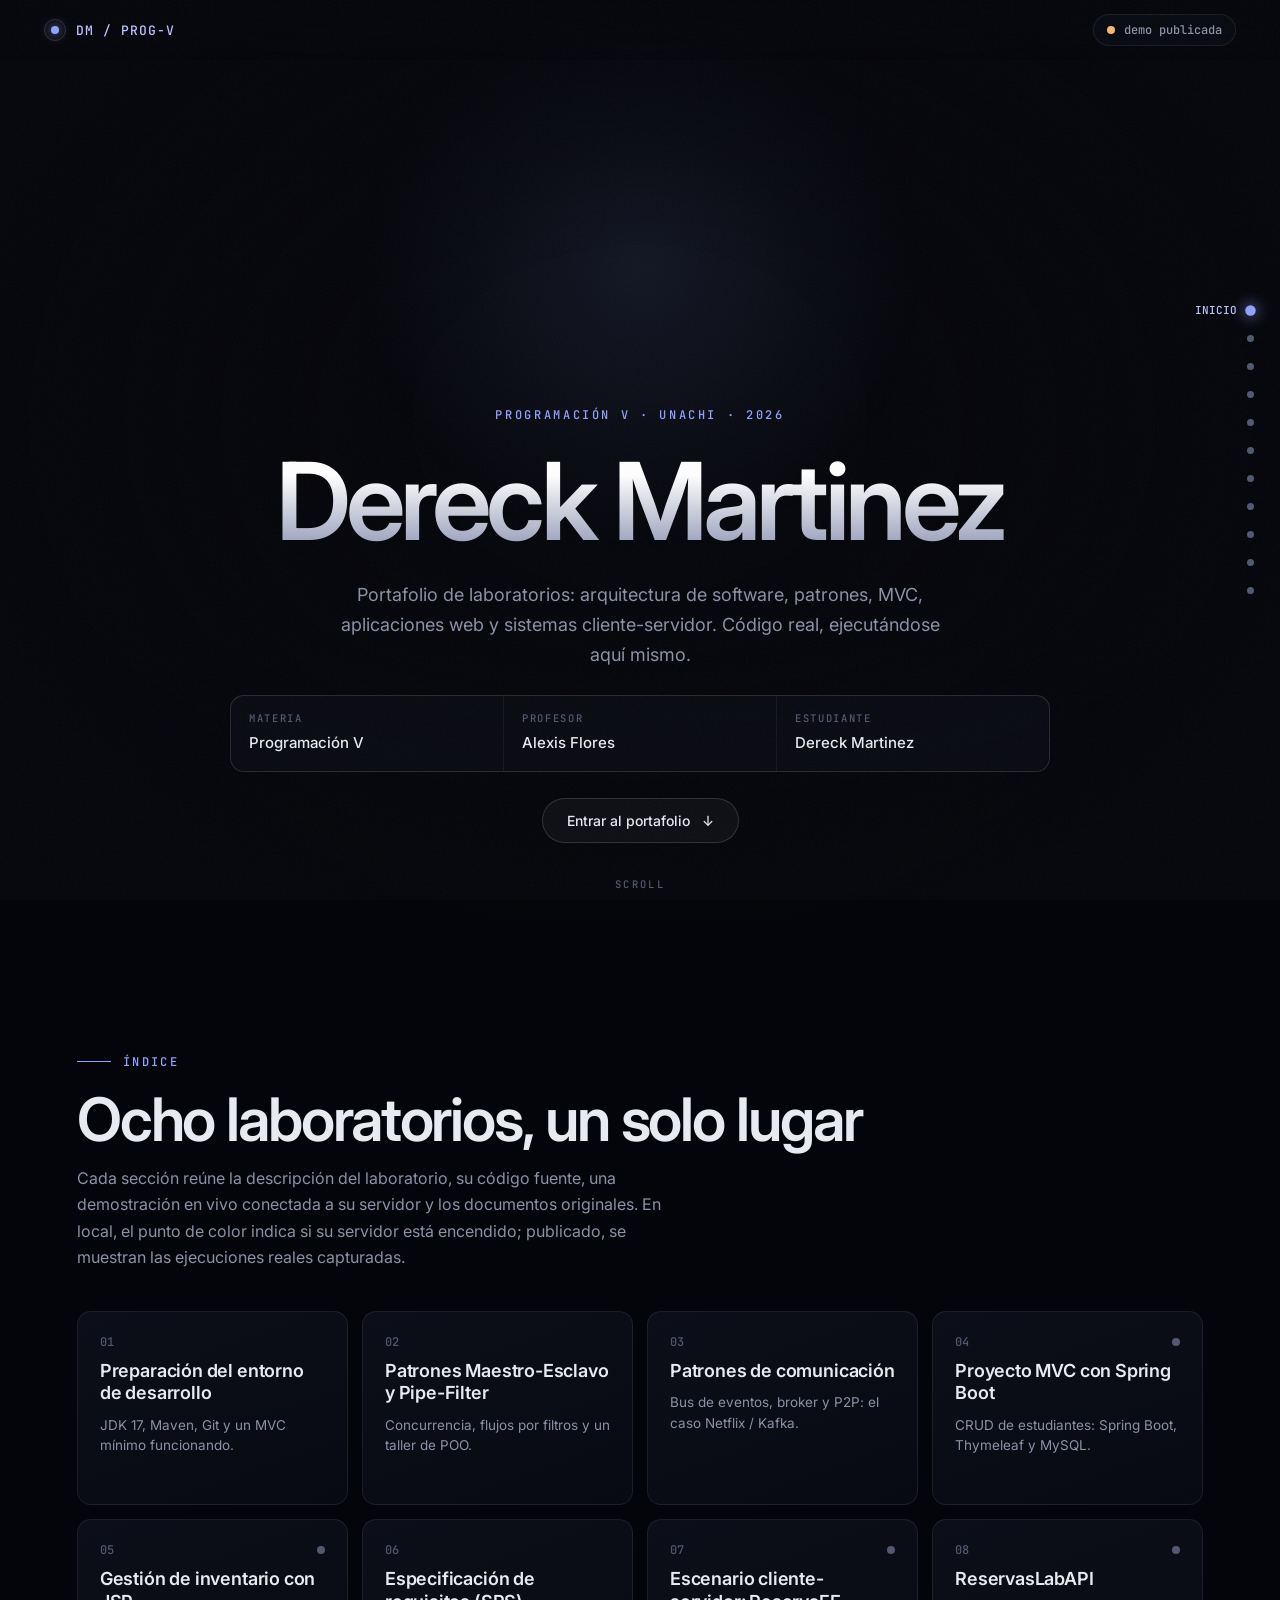
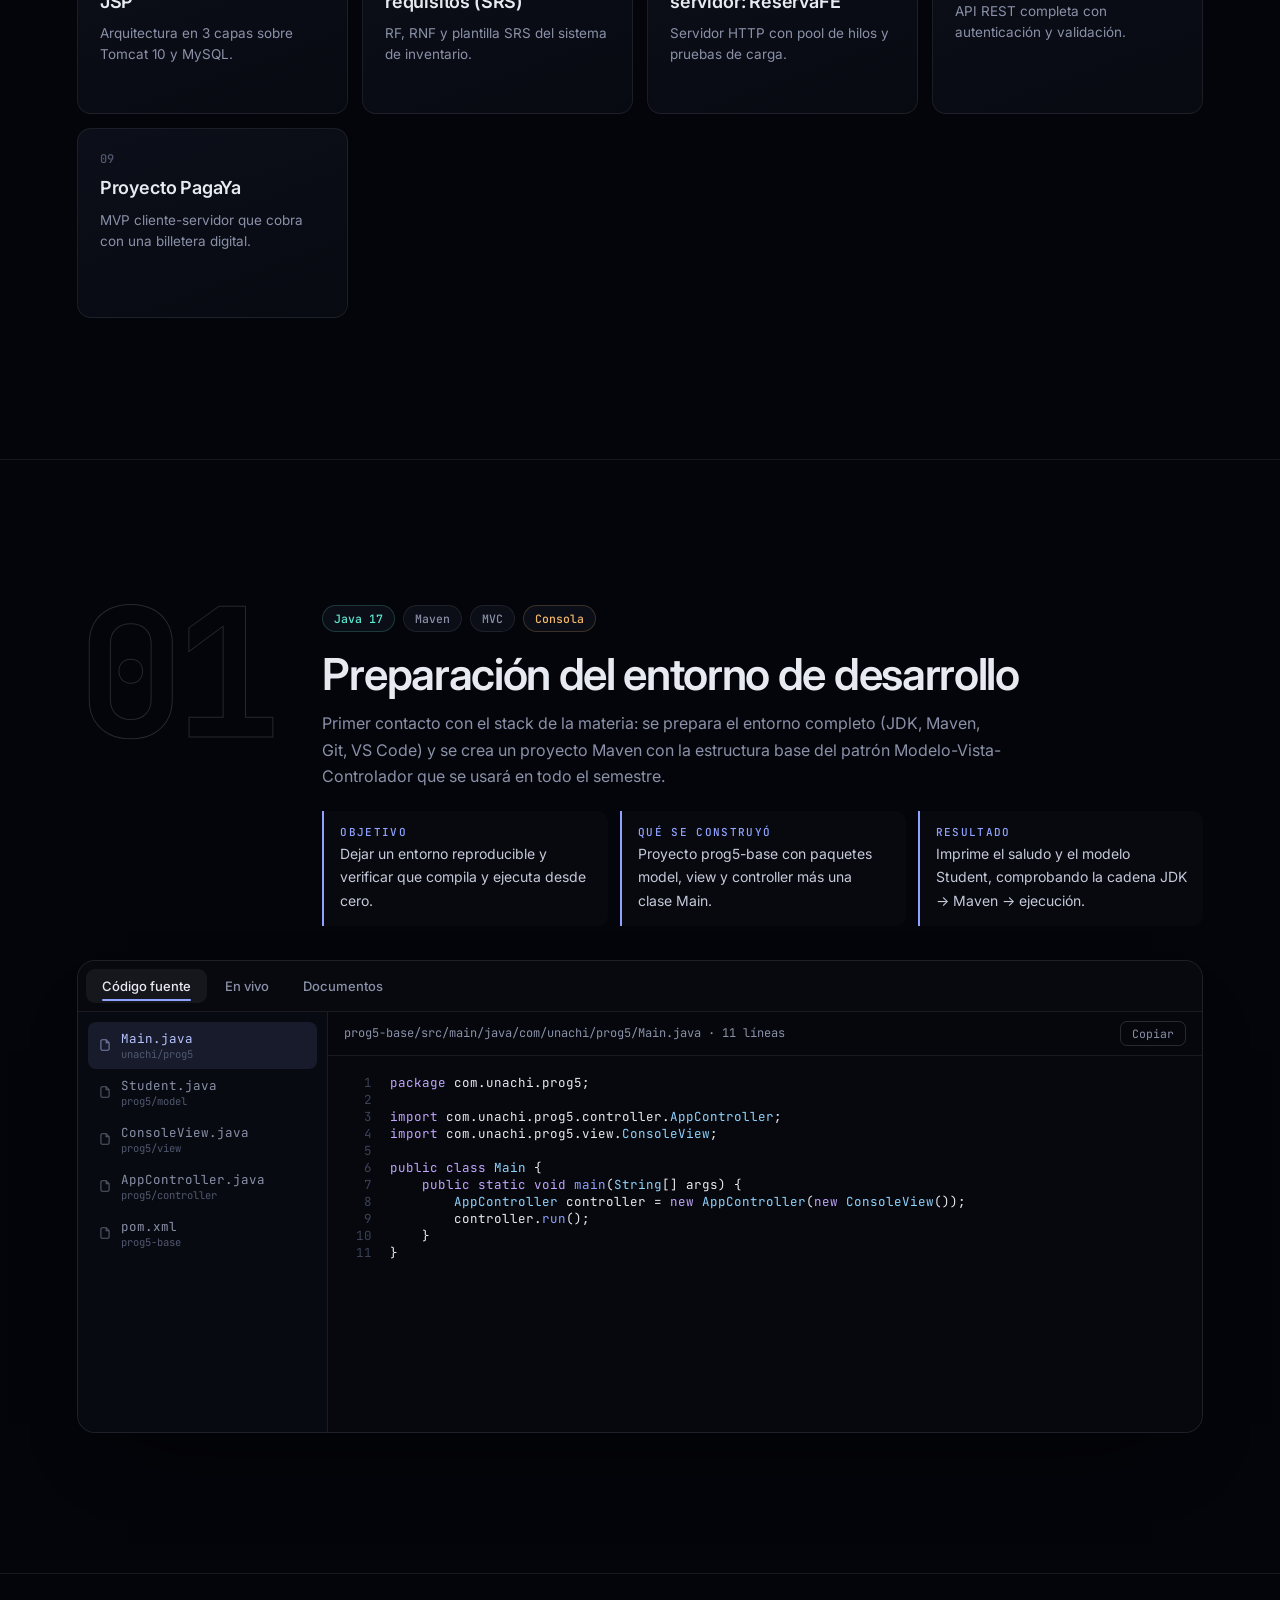
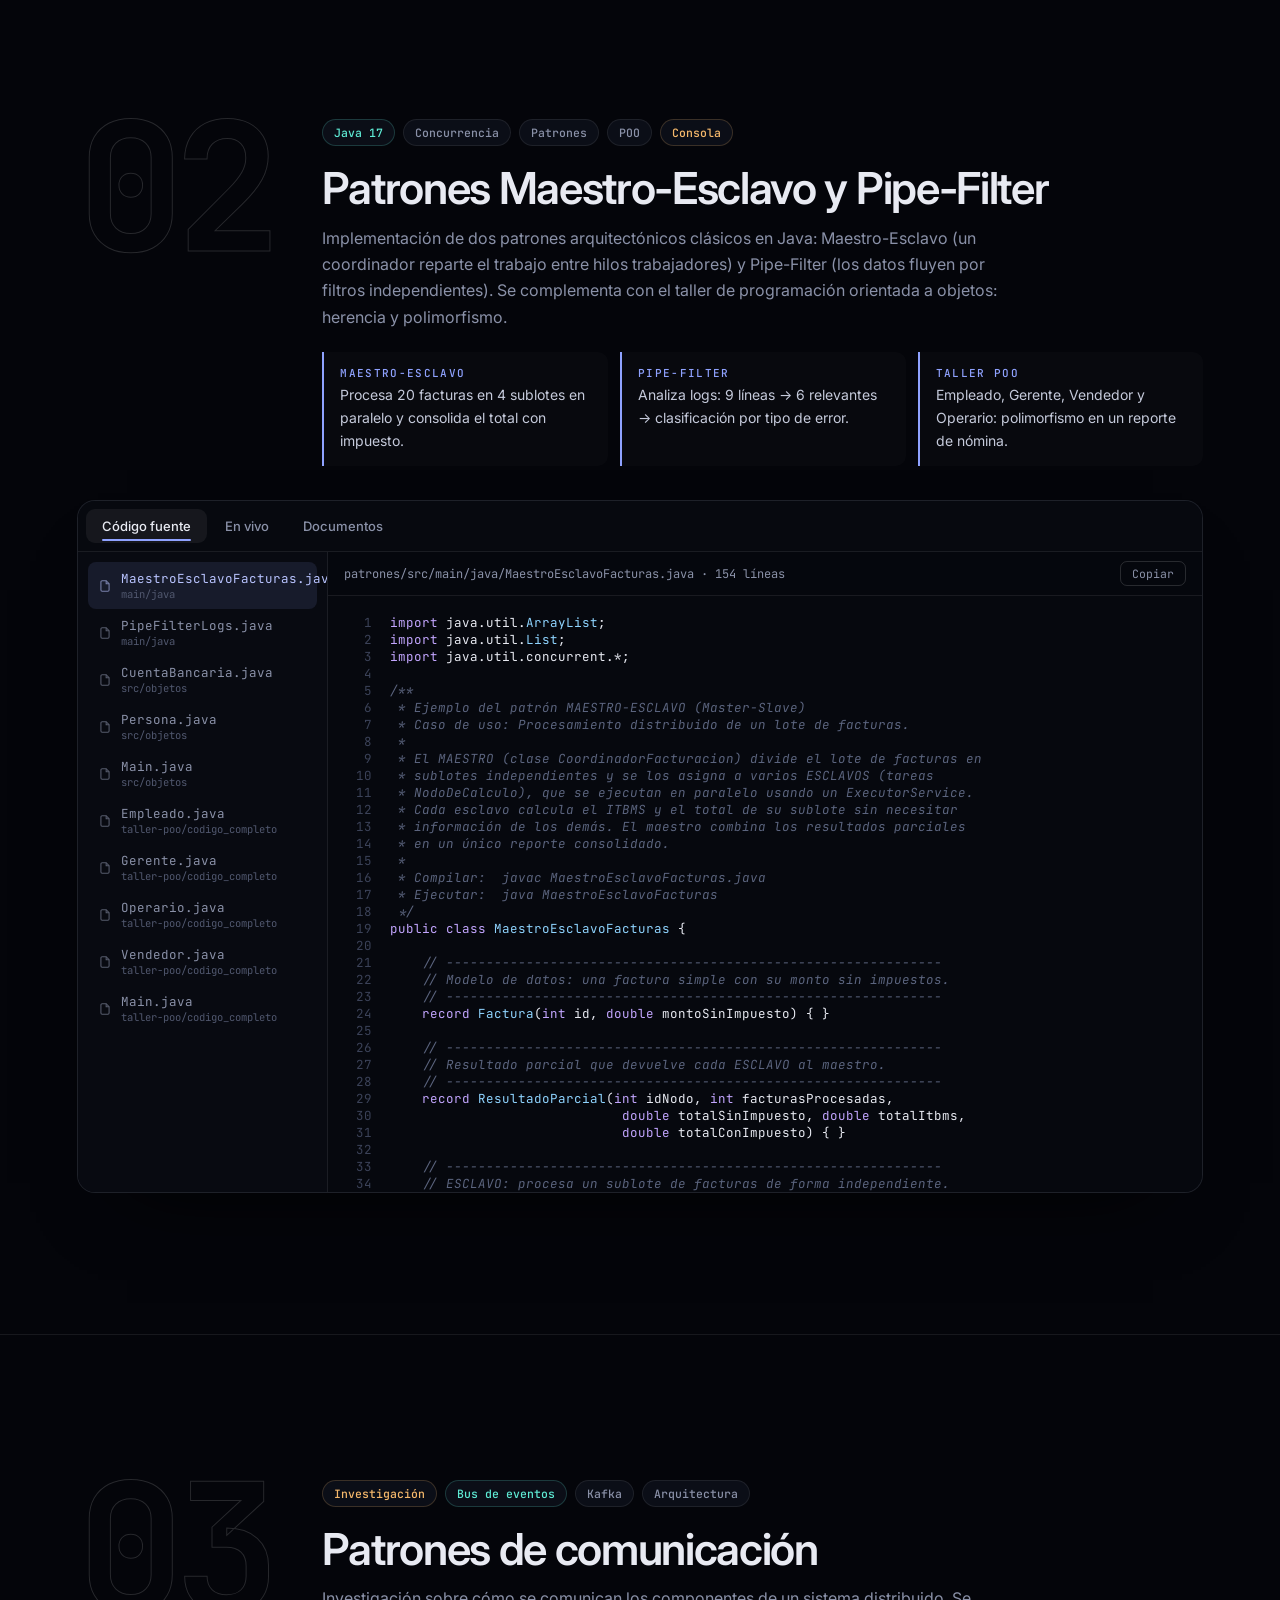
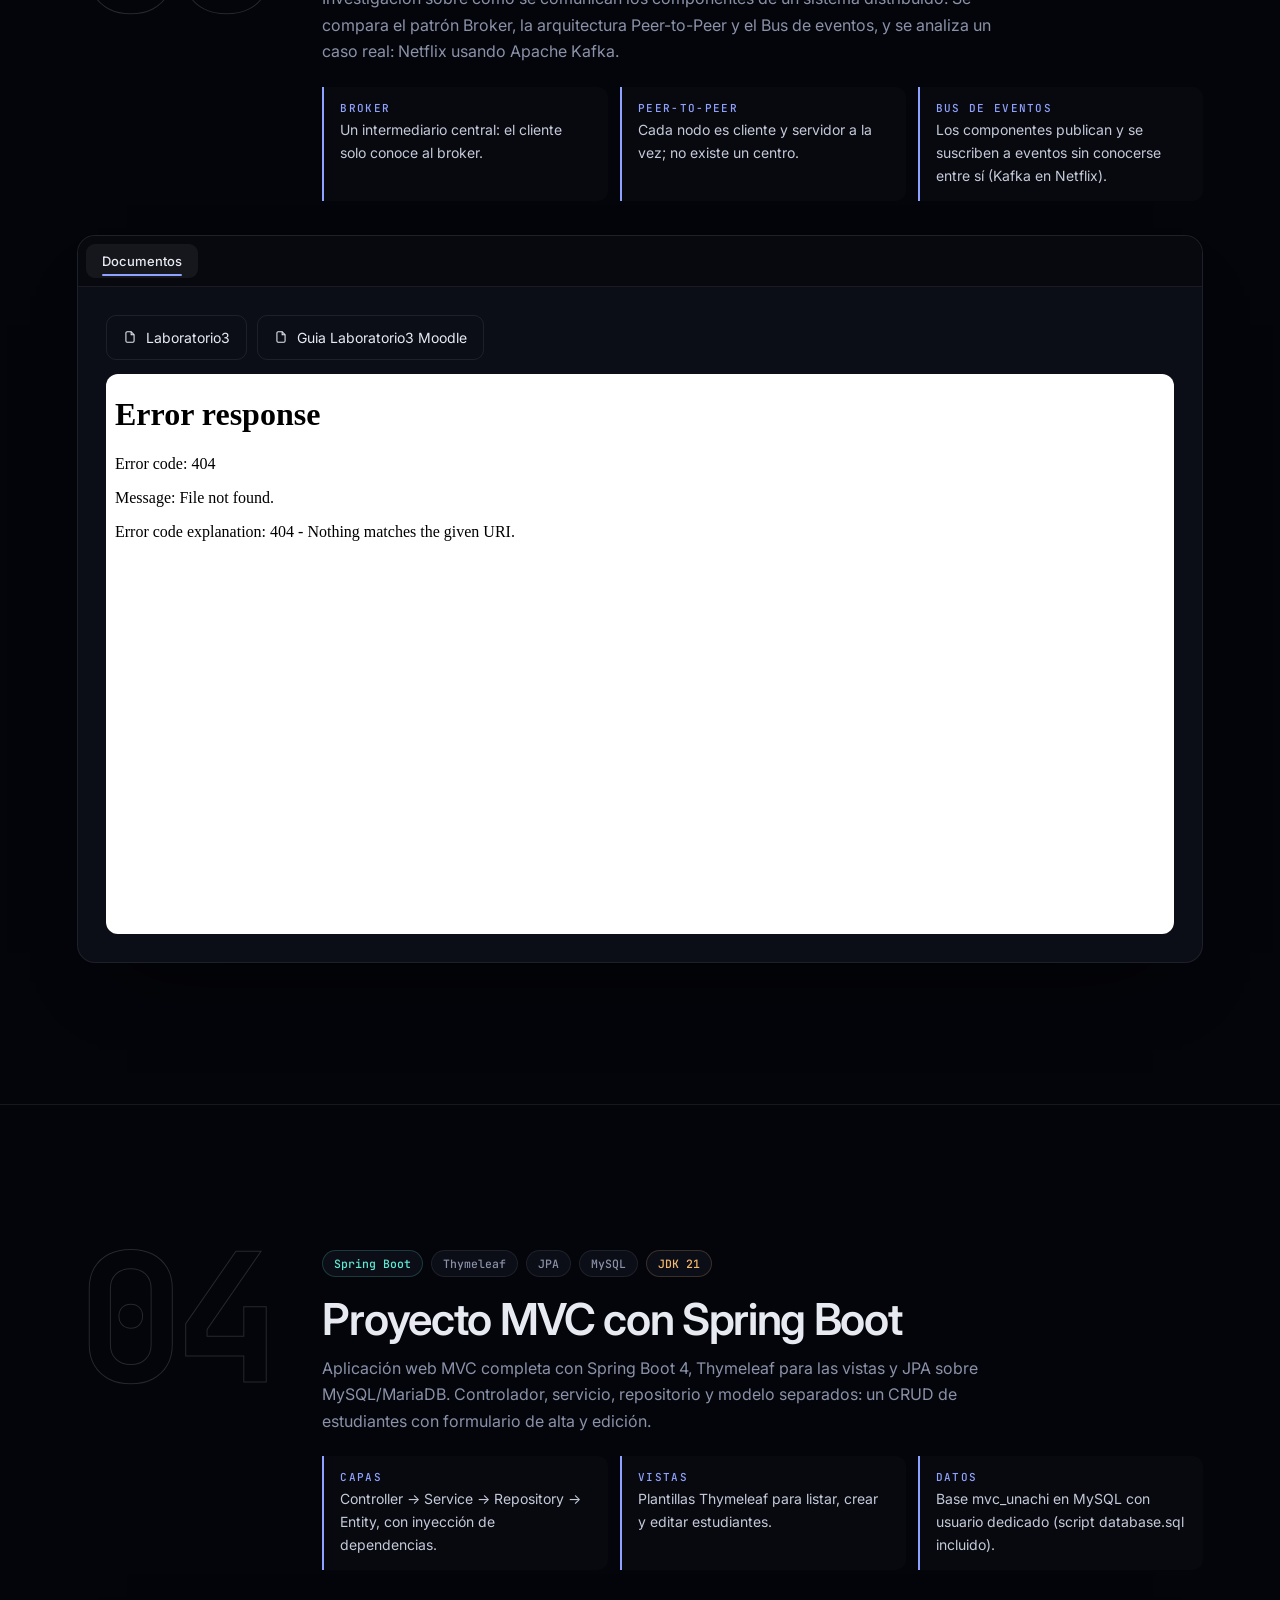
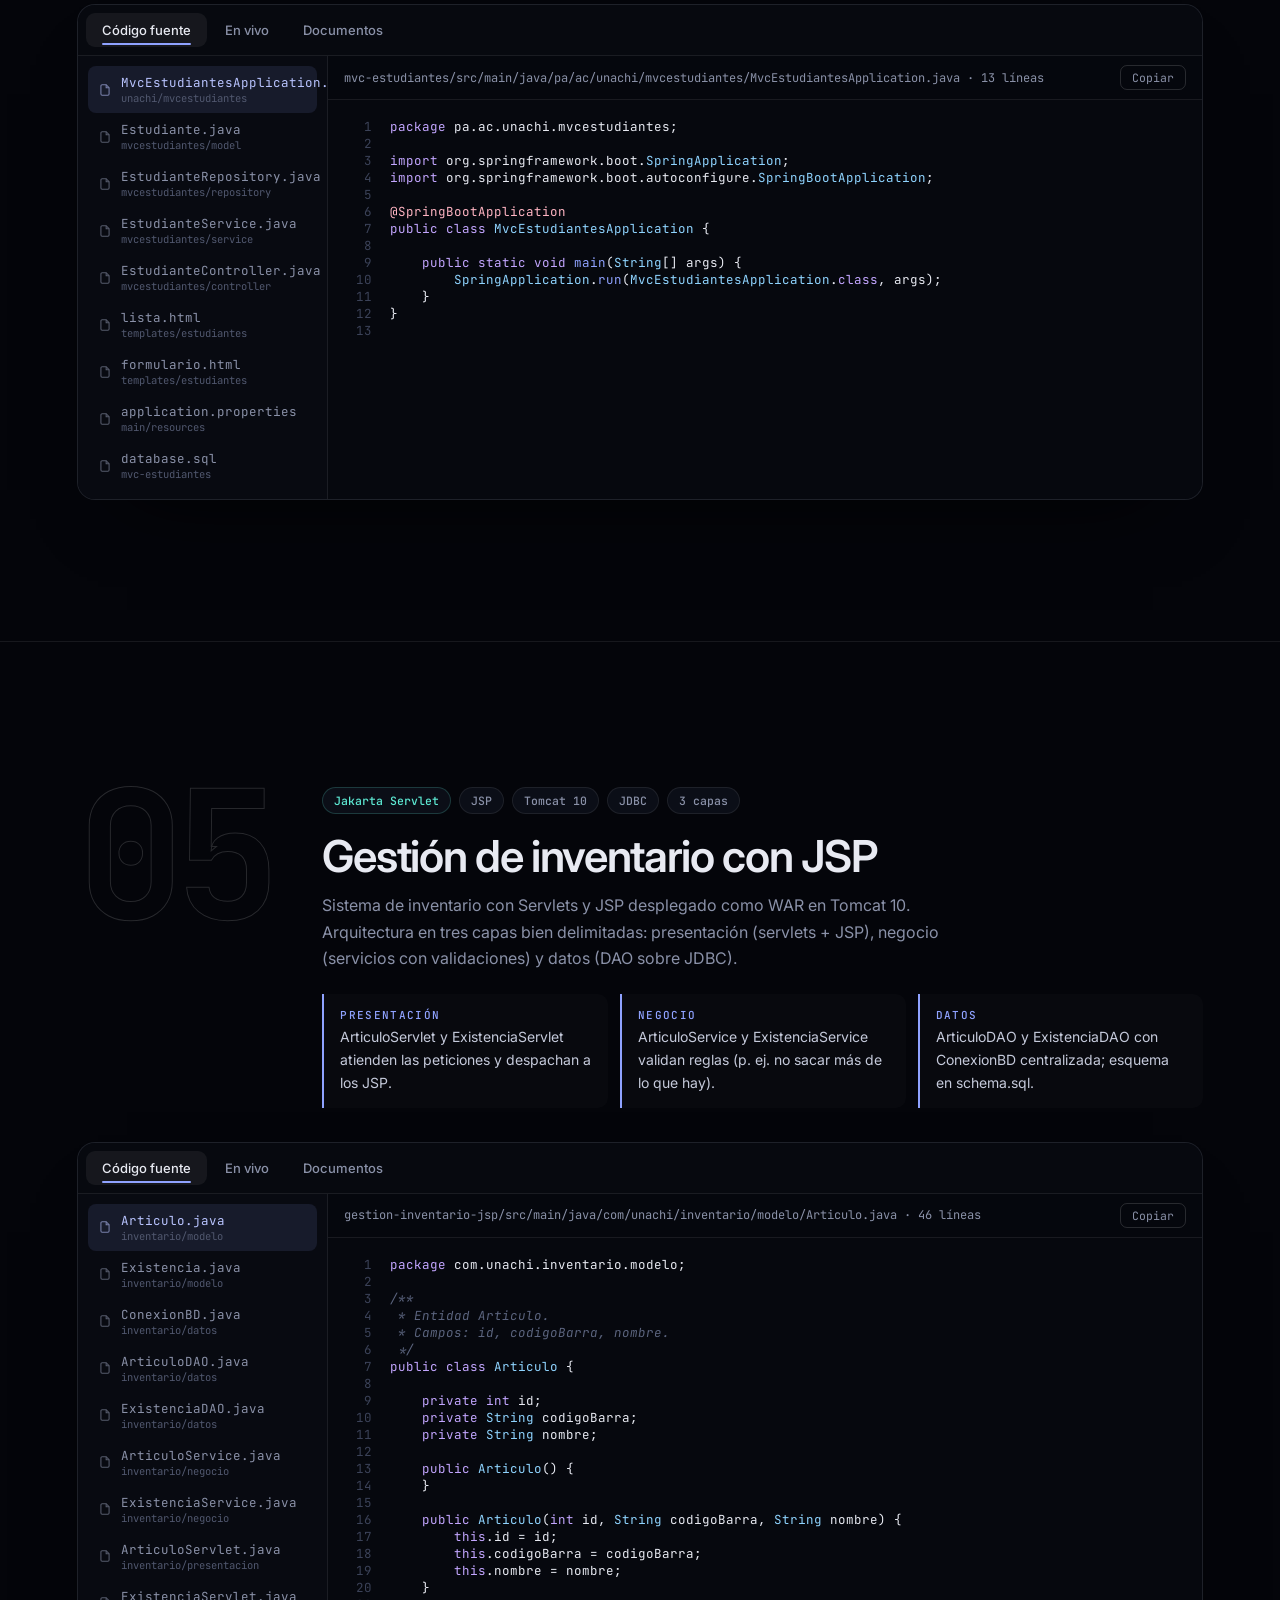
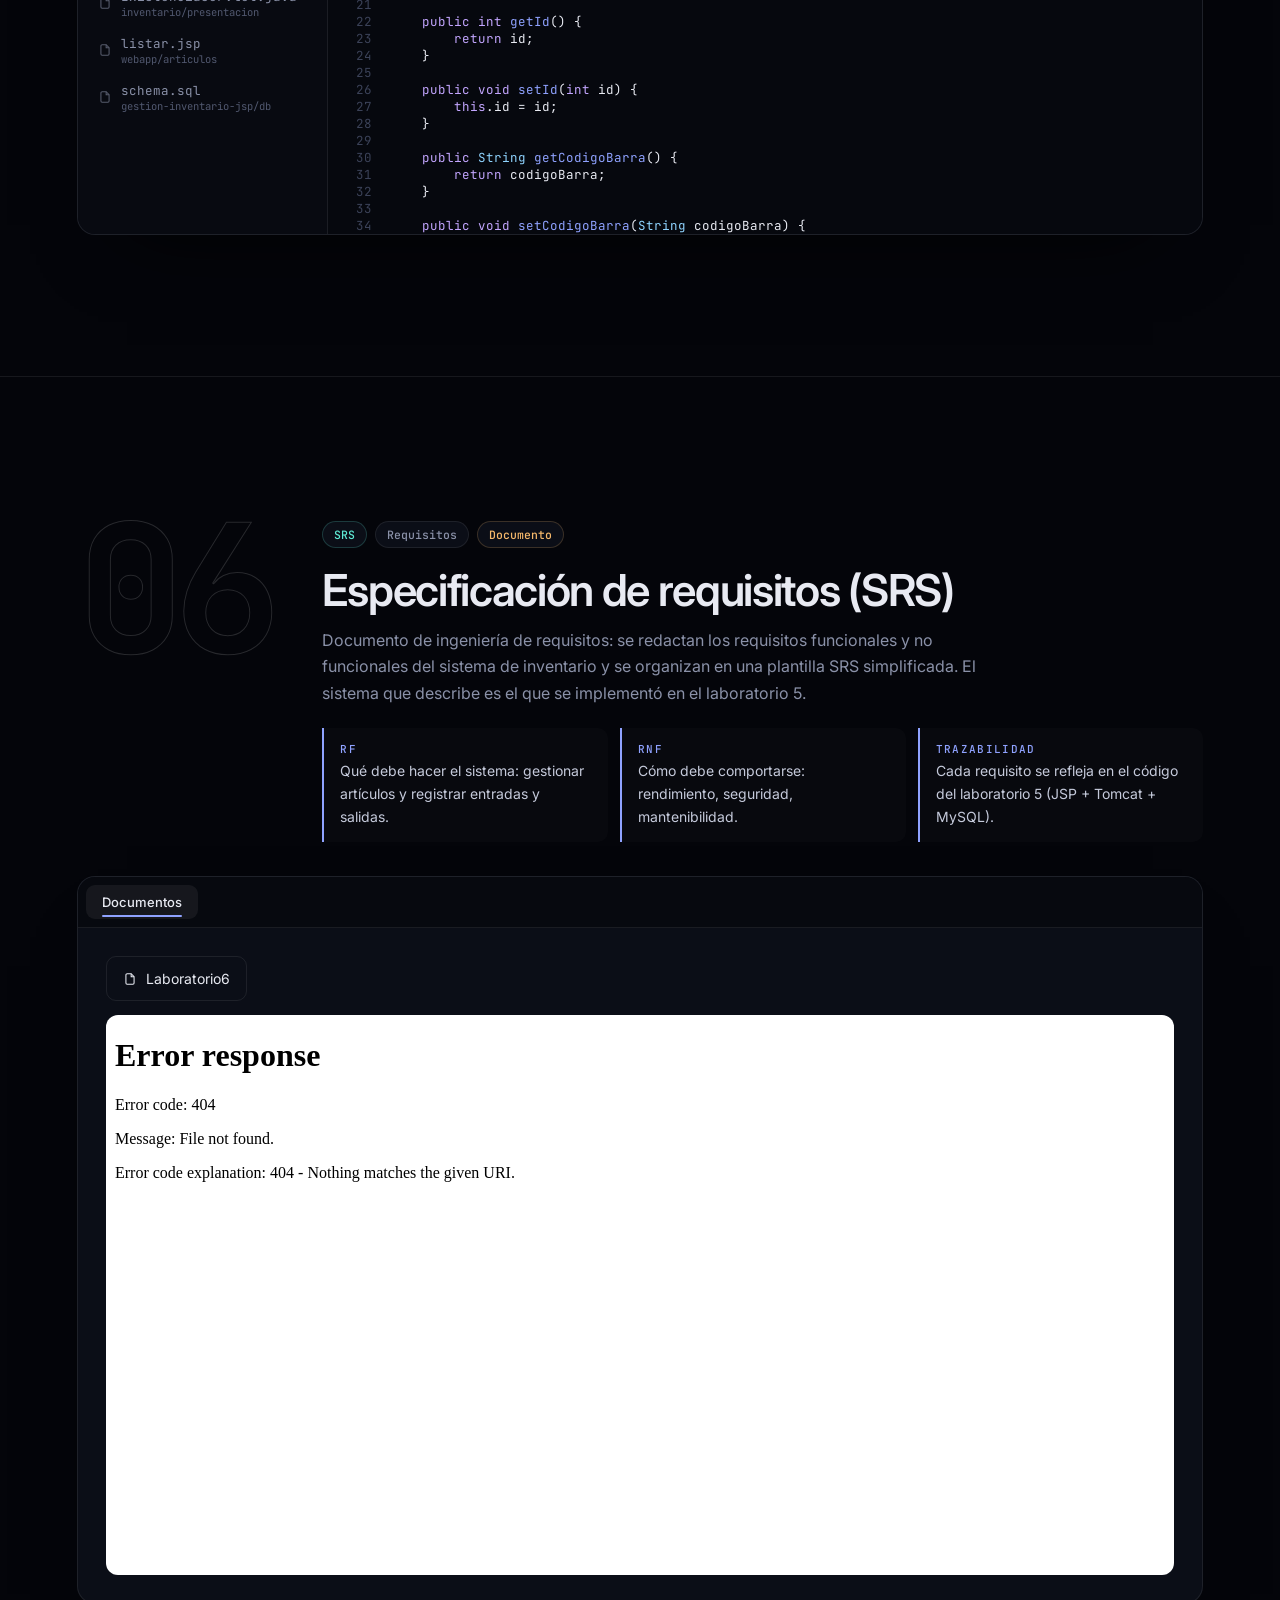
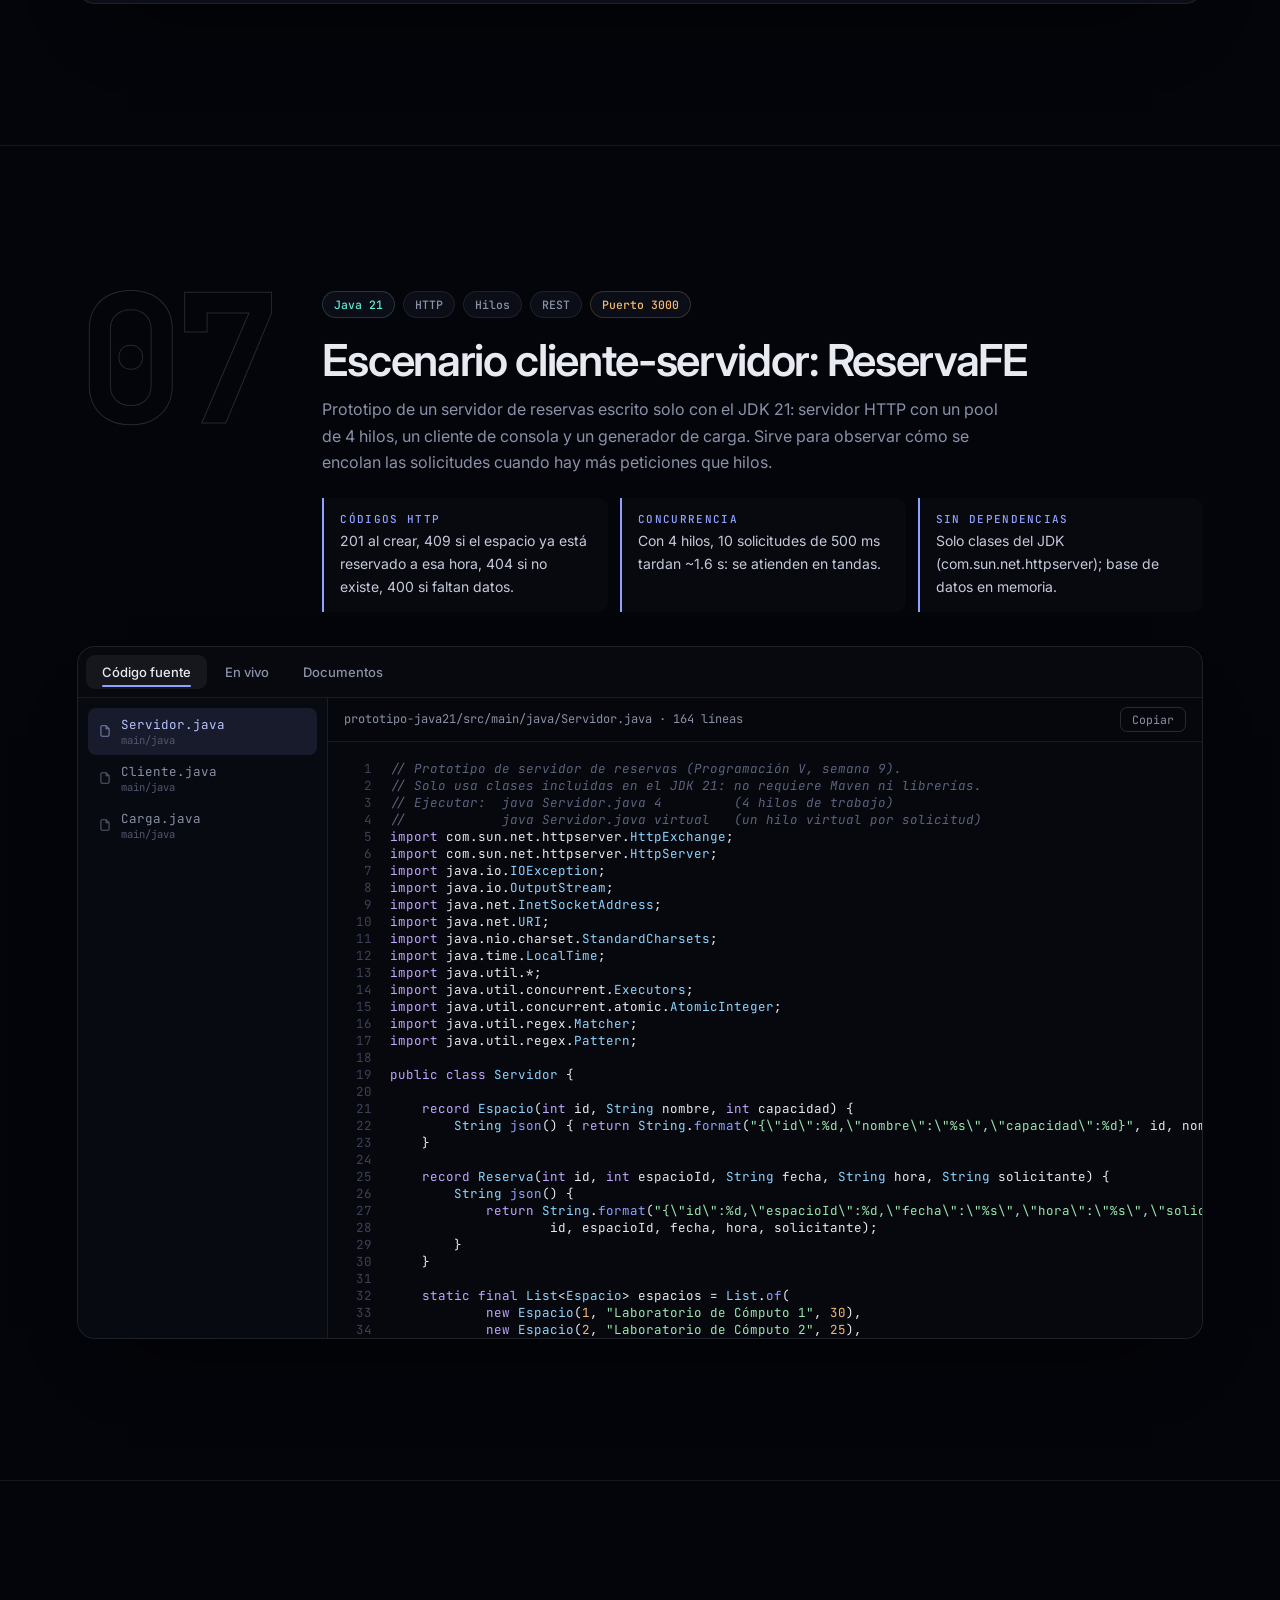
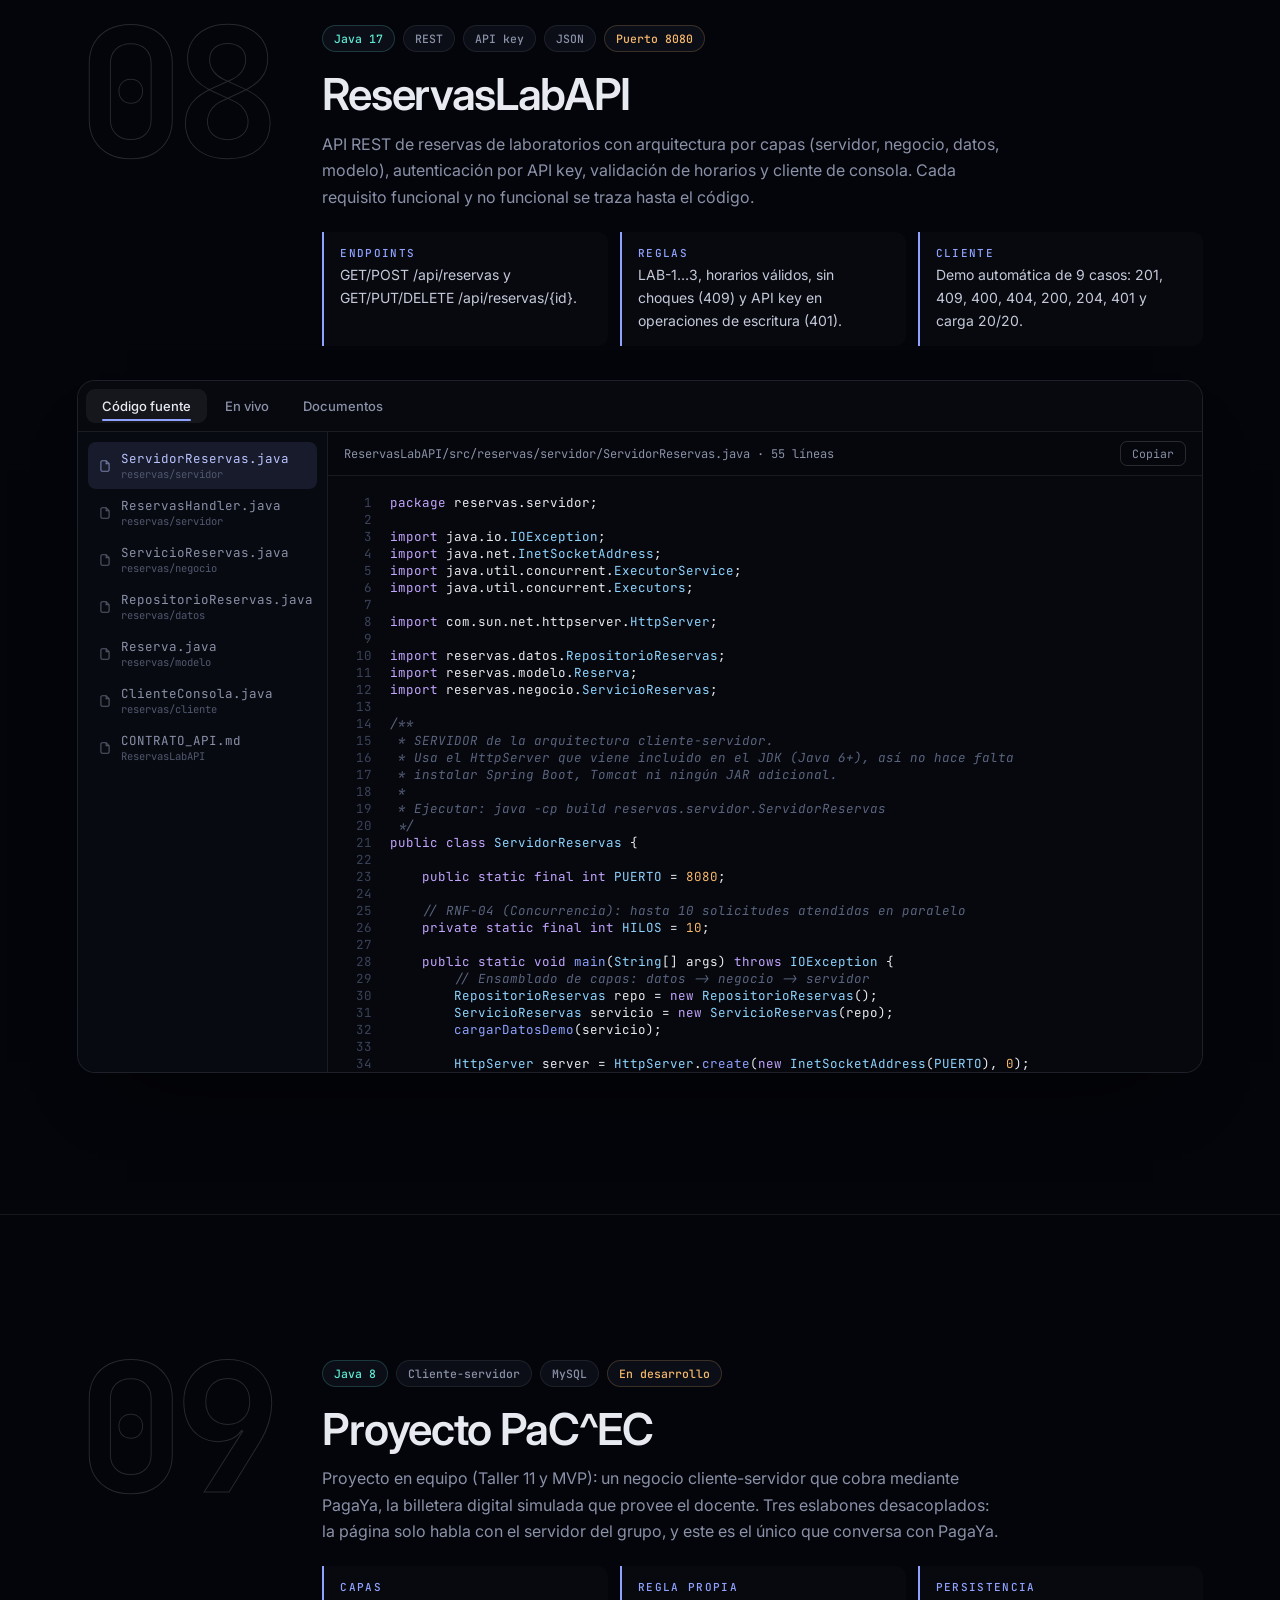
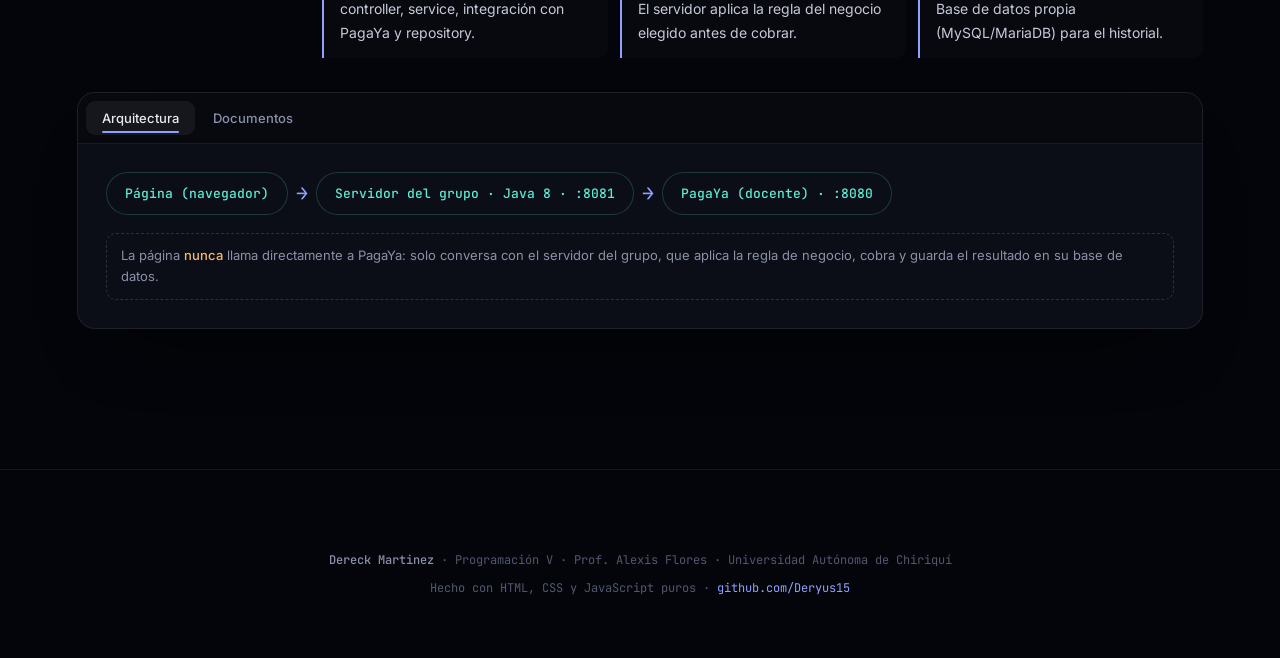
==== commit e622fbac: "Portafolio: modo GitHub Pages con ejecuciones reales capturadas y workflow de despliegue" ====
--- a/portafolio/web/index.html
+++ b/portafolio/web/index.html
@@ -45,7 +45,7 @@
     <section class="blk" id="indice">
       <div class="eyebrow rv">Índice</div>
       <h2 class="sec rv" data-decrypt>Ocho laboratorios, un solo lugar</h2>
-      <p class="sub rv">Cada sección reúne la descripción del laboratorio, su código fuente, una demostración en vivo conectada a su servidor y los documentos originales. El punto de color indica si su servidor está encendido.</p>
+      <p class="sub rv">Cada sección reúne la descripción del laboratorio, su código fuente, una demostración en vivo conectada a su servidor y los documentos originales. En local, el punto de color indica si su servidor está encendido; publicado, se muestran las ejecuciones reales capturadas.</p>
       <div class="cards" id="cards"></div>
     </section>
 
@@ -58,6 +58,7 @@
   </footer>
 
   <script src="js/codigo.js"></script>
+  <script src="js/capturas.js"></script>
   <script src="js/ojo.js"></script>
   <script src="js/main.js"></script>
 </body>
--- a/portafolio/web/css/style.css
+++ b/portafolio/web/css/style.css
@@ -210,3 +210,13 @@
 
 [hidden] { display: none !important; }
 code { font: 12.5px var(--mono); background: #ffffff0d; padding: 1px 6px; border-radius: 5px; }
+
+/* ---- Capturas de pantalla (modo publicado) ---- */
+.shots { display: grid; gap: 12px; }
+.shots-tabs { display: flex; flex-wrap: wrap; gap: 8px; }
+.shot { margin: 0; border: 1px solid var(--line); border-radius: 12px; overflow: hidden; background: var(--panel); }
+.shot-bar { display: flex; gap: 6px; align-items: center; padding: 9px 14px; border-bottom: 1px solid var(--line); font: 11.5px var(--mono); color: var(--dim); }
+.shot-bar i { width: 10px; height: 10px; border-radius: 50%; background: #1a2030; }
+.shot-bar span { margin-left: 8px; overflow: hidden; text-overflow: ellipsis; white-space: nowrap; }
+.shot img { display: block; width: 100%; height: auto; background: #fff; }
+.shot figcaption { padding: 9px 14px; font-size: 12px; color: var(--mut); border-top: 1px solid var(--line); }
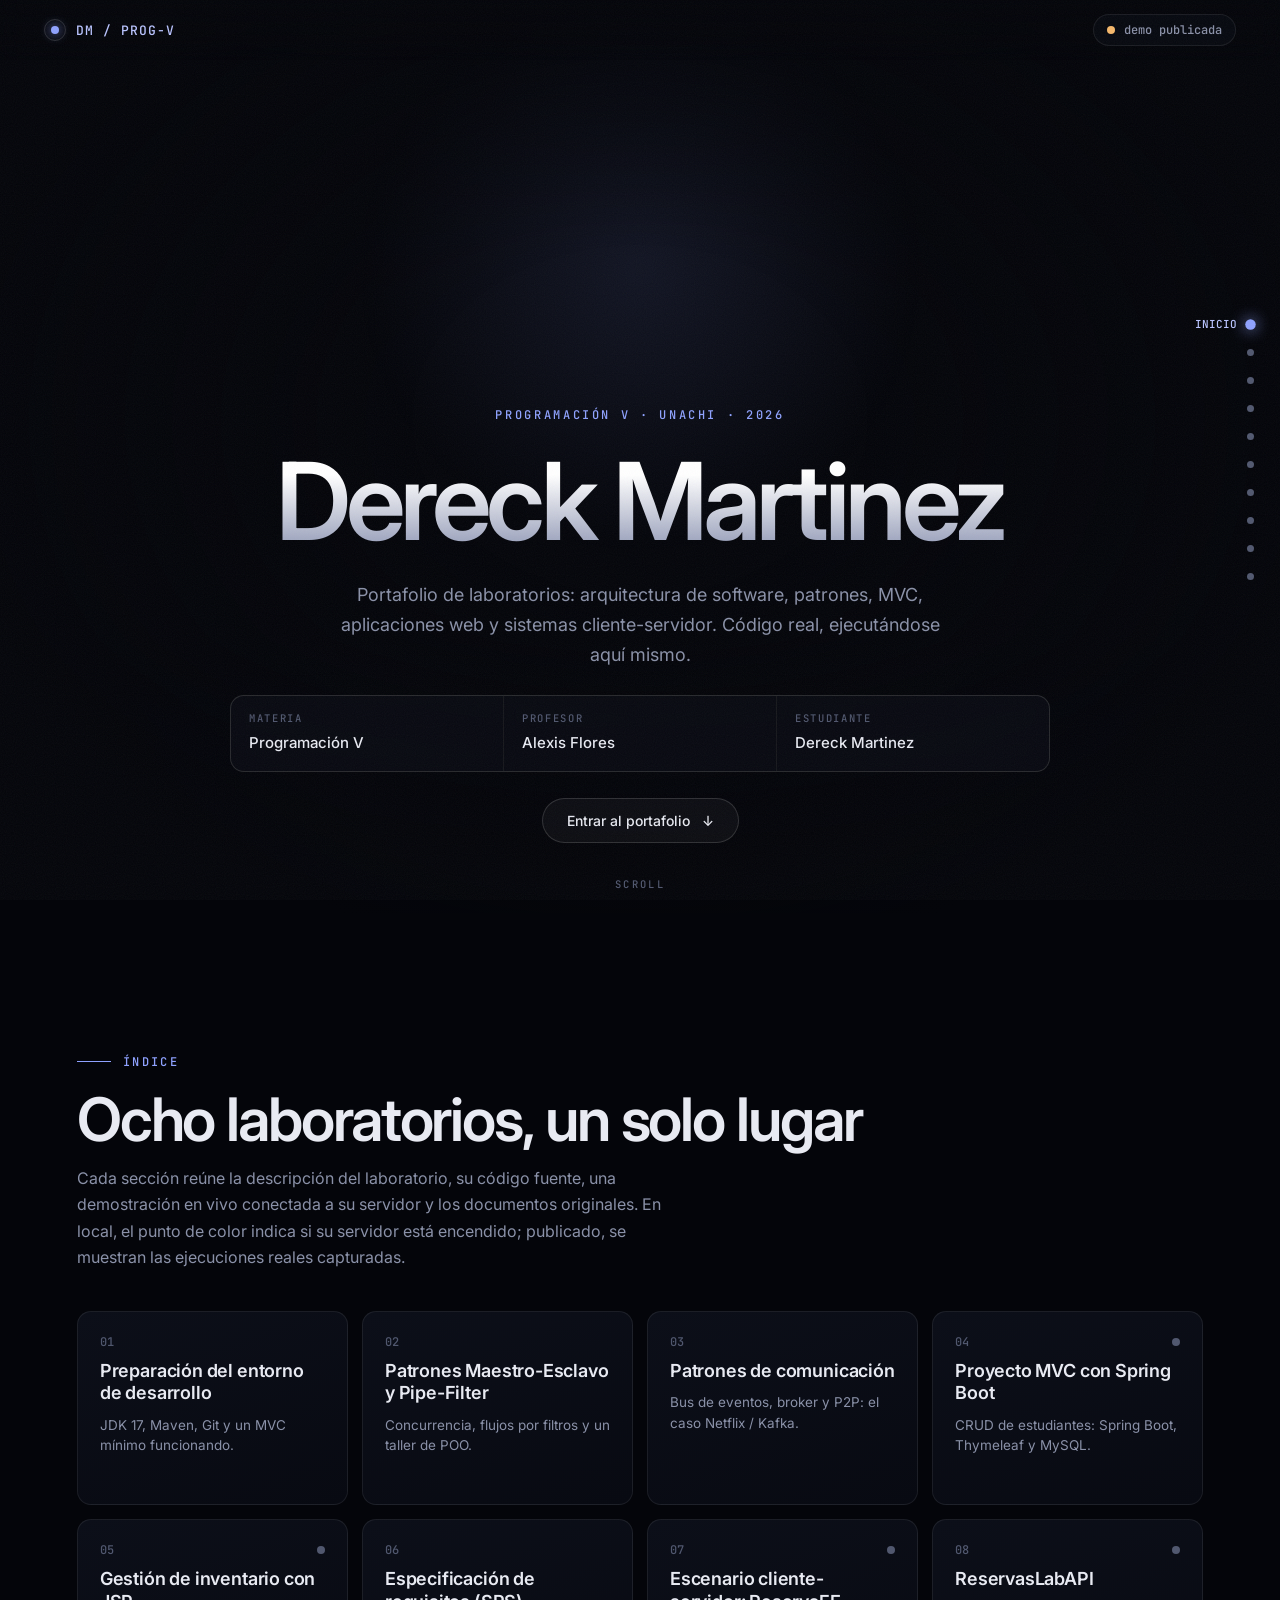
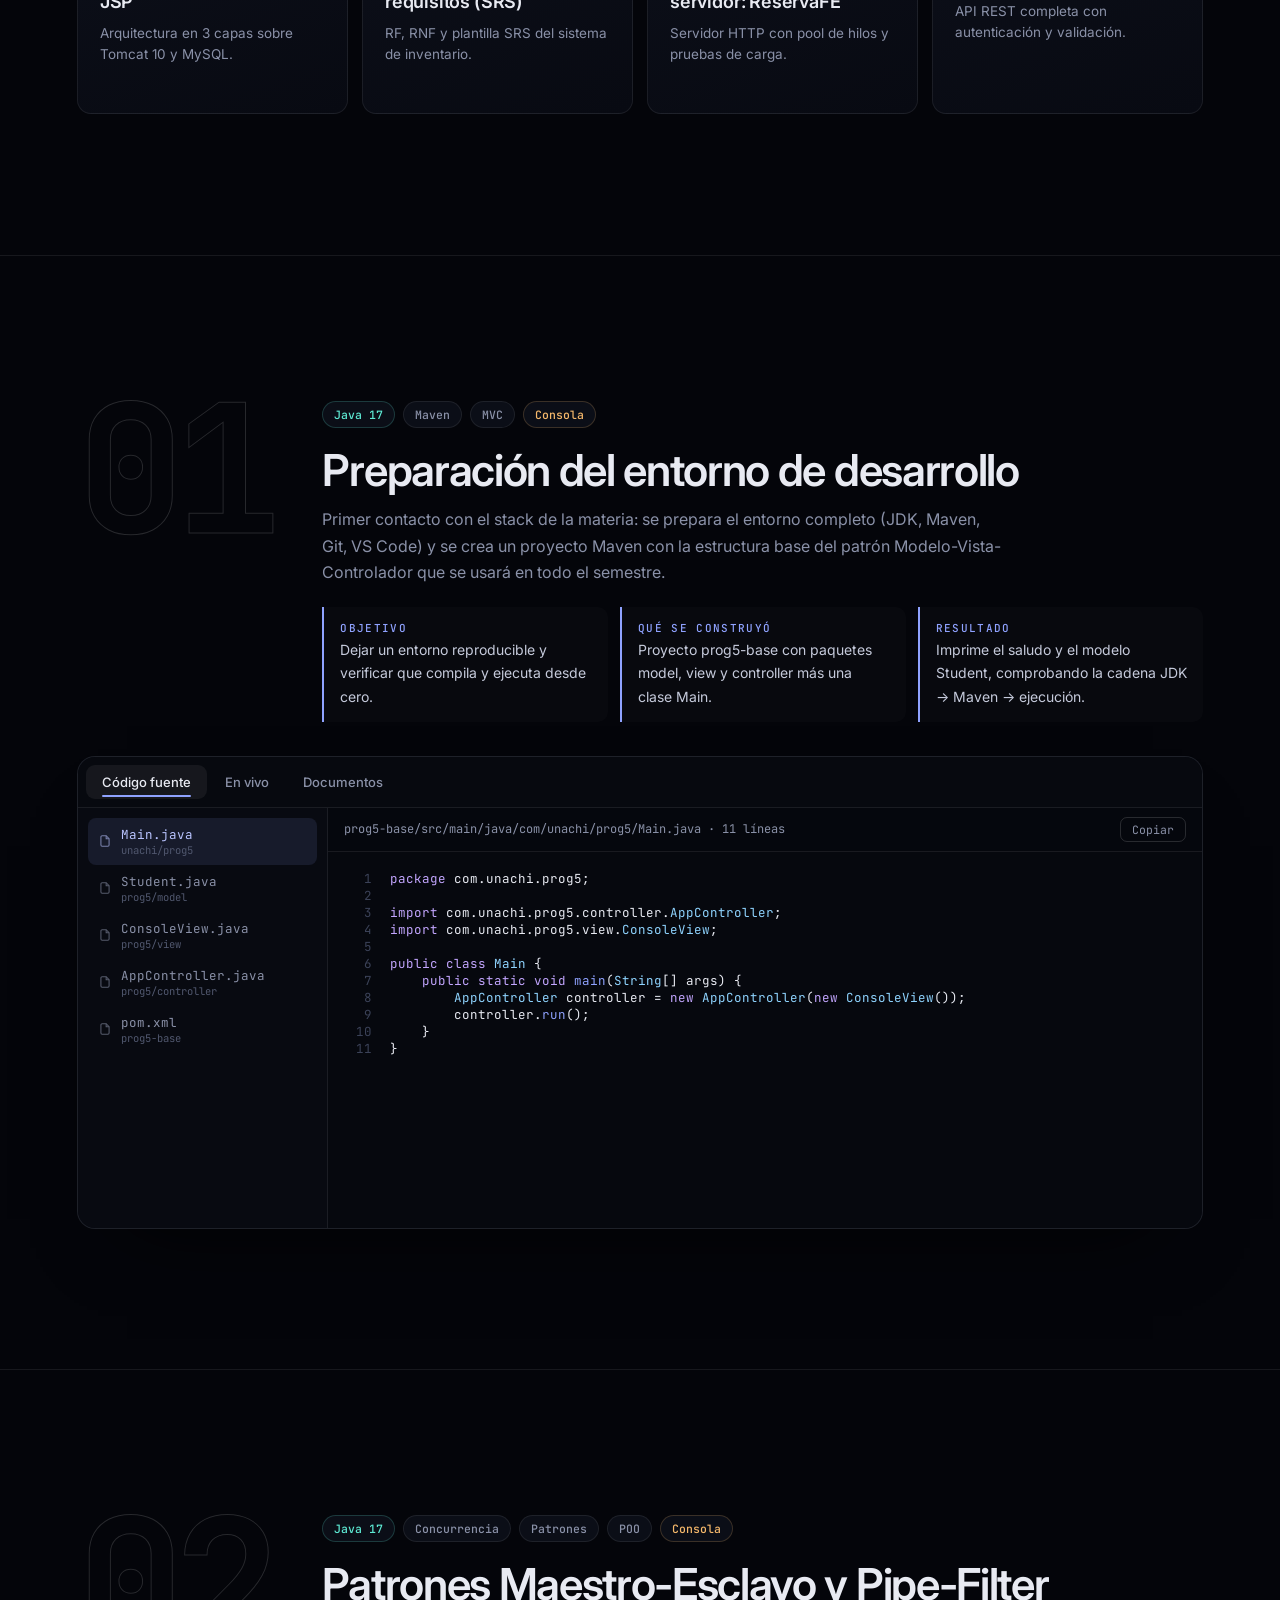
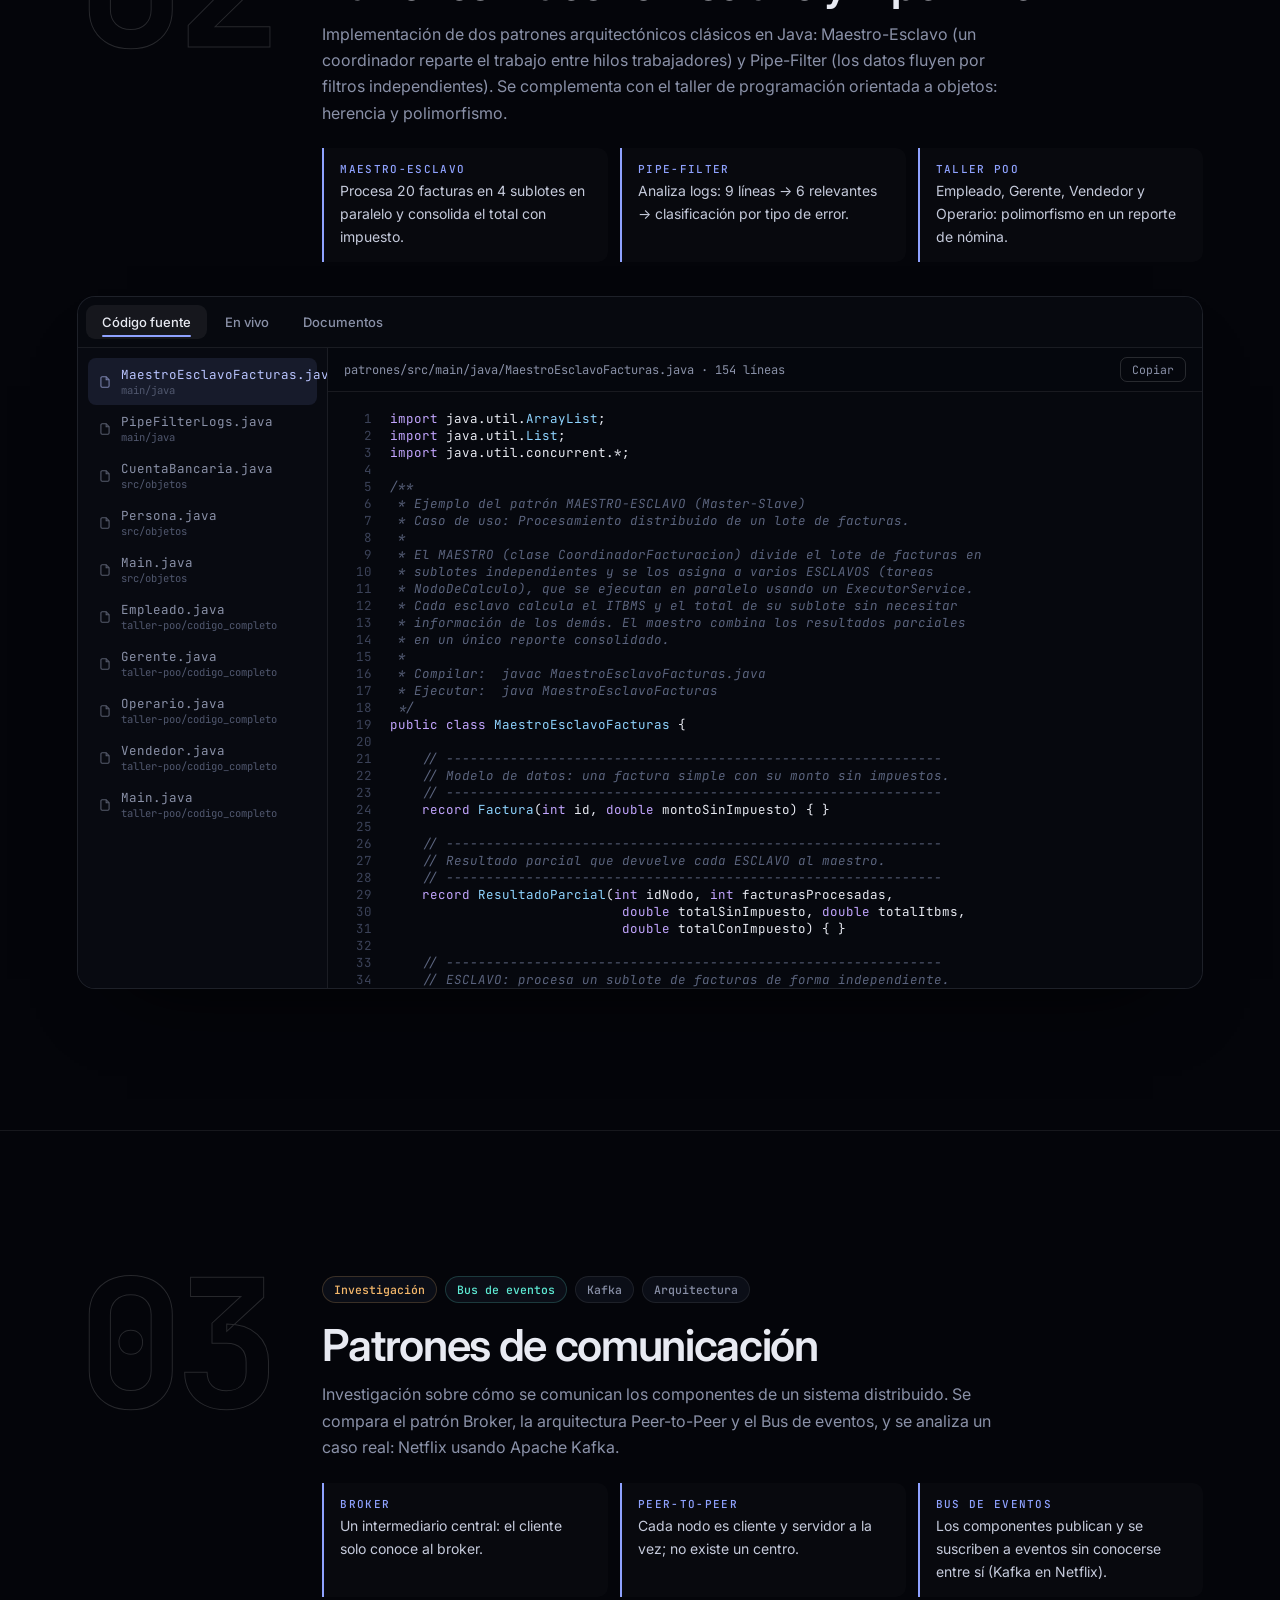
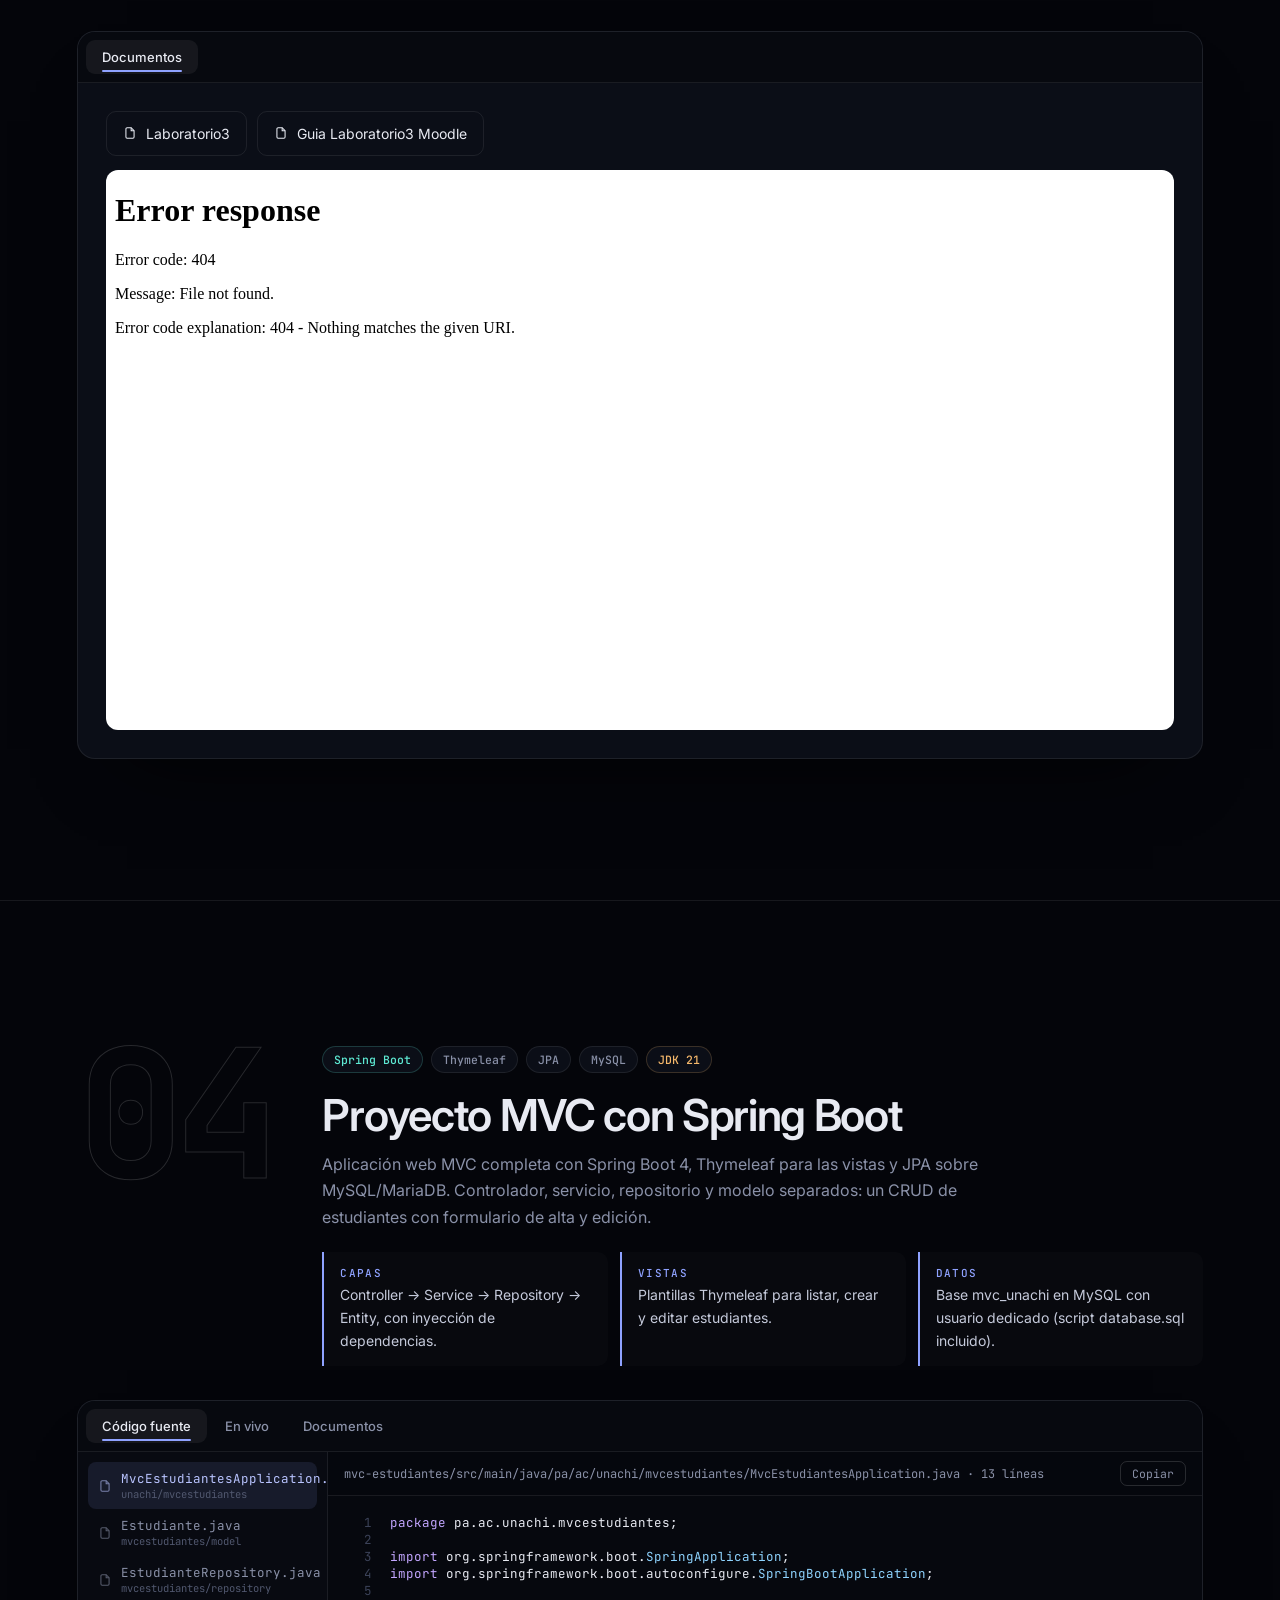
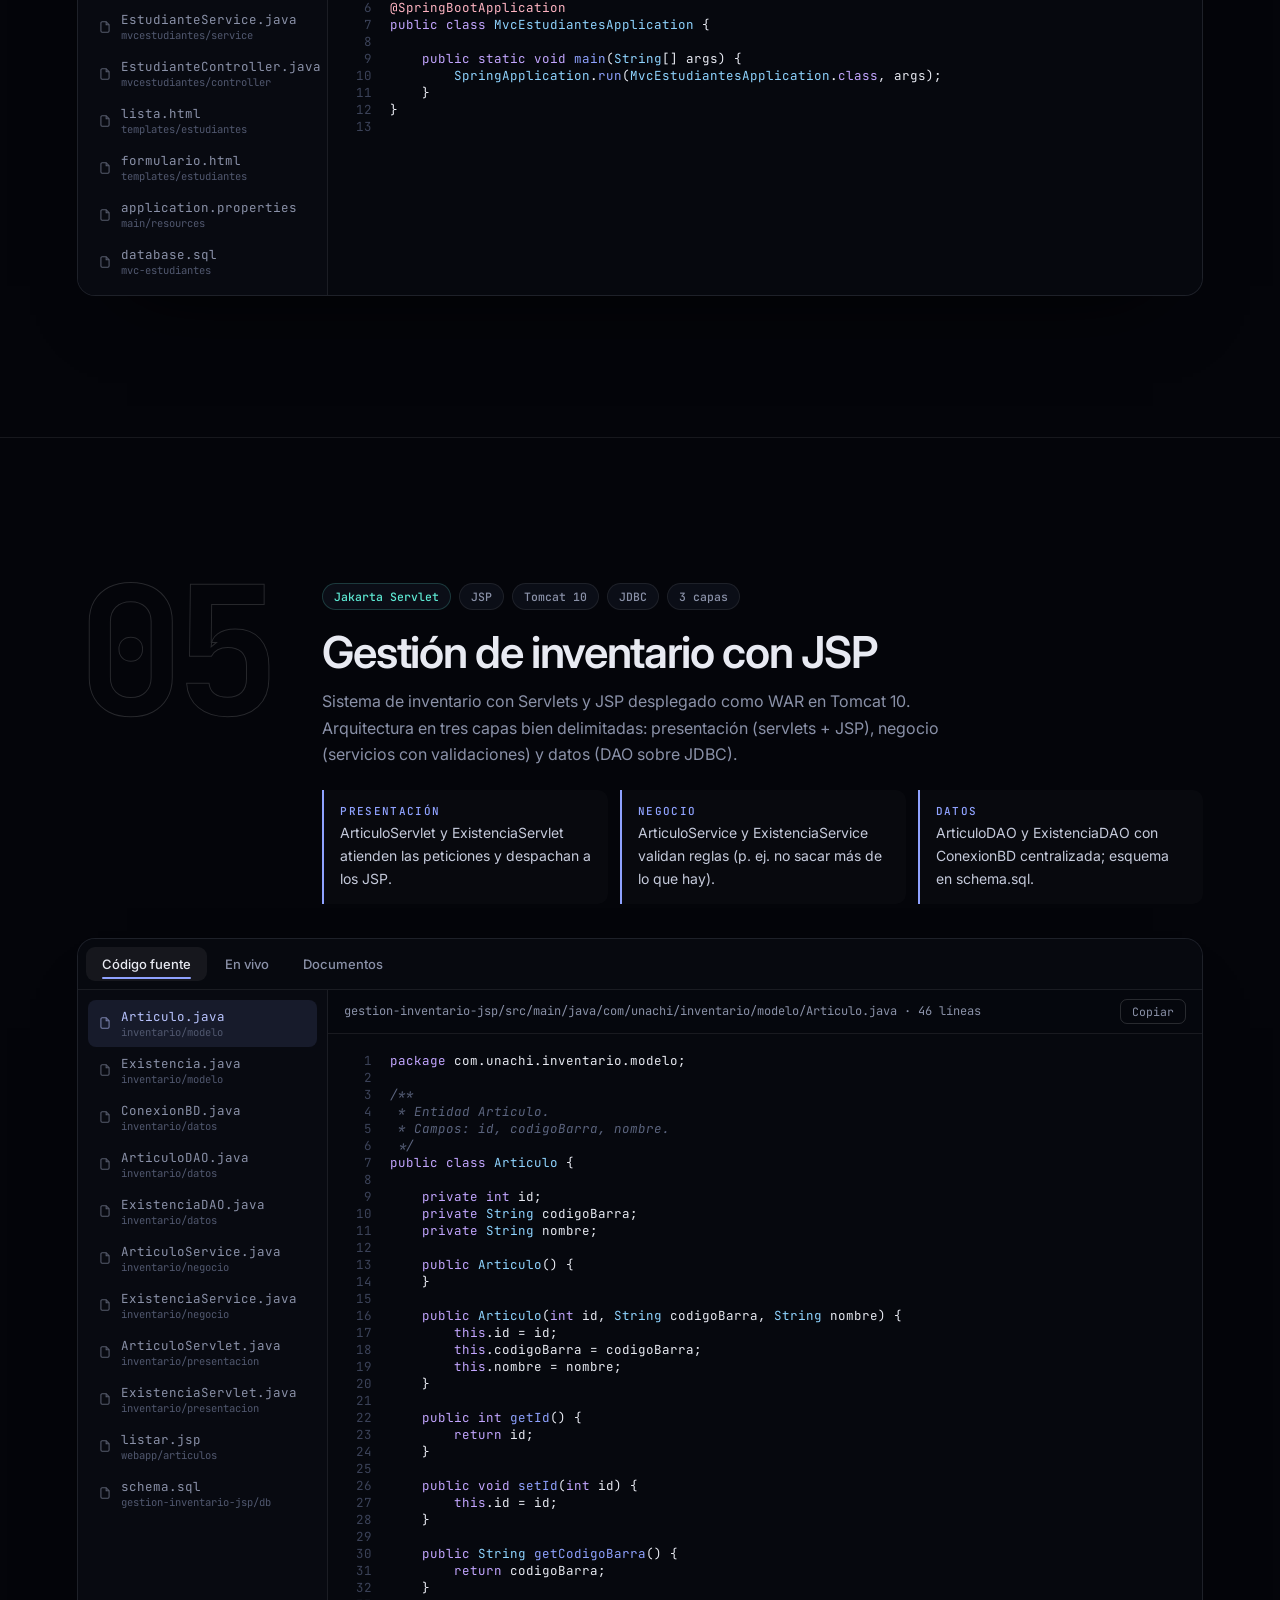
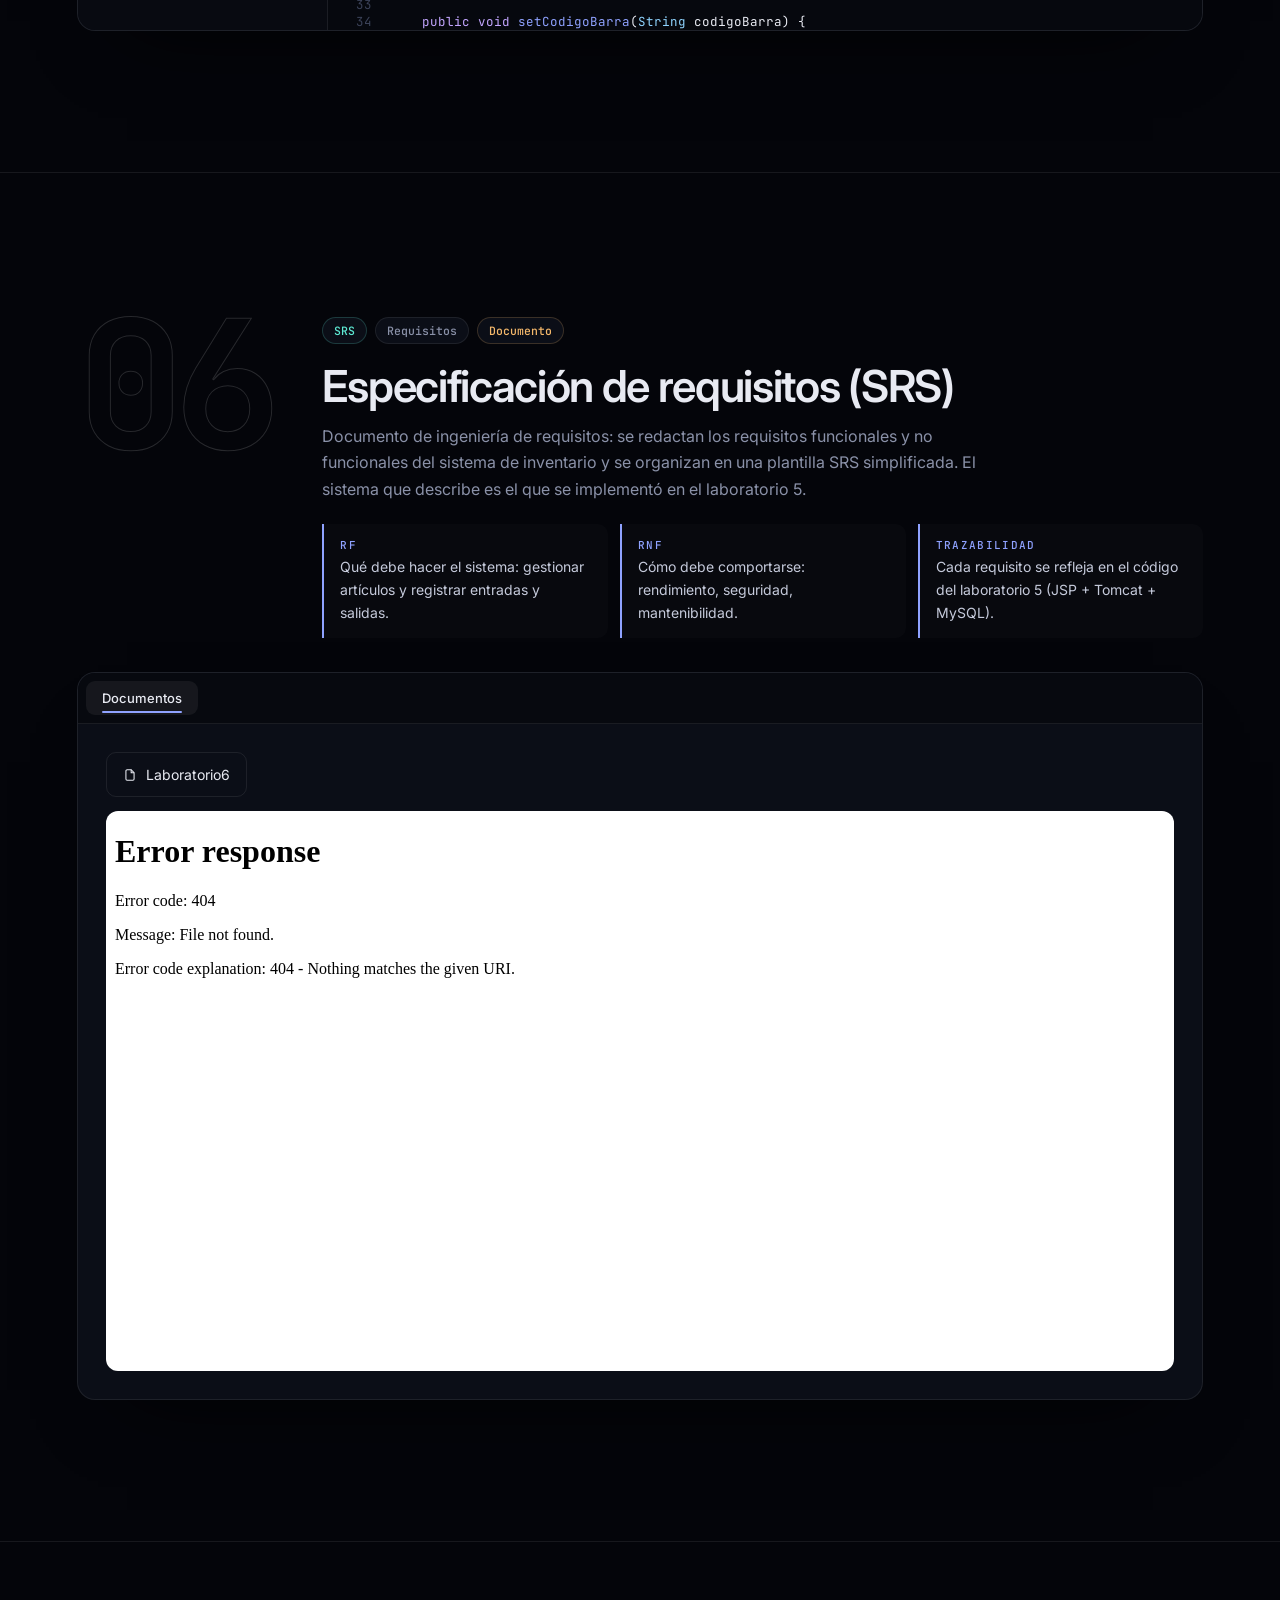
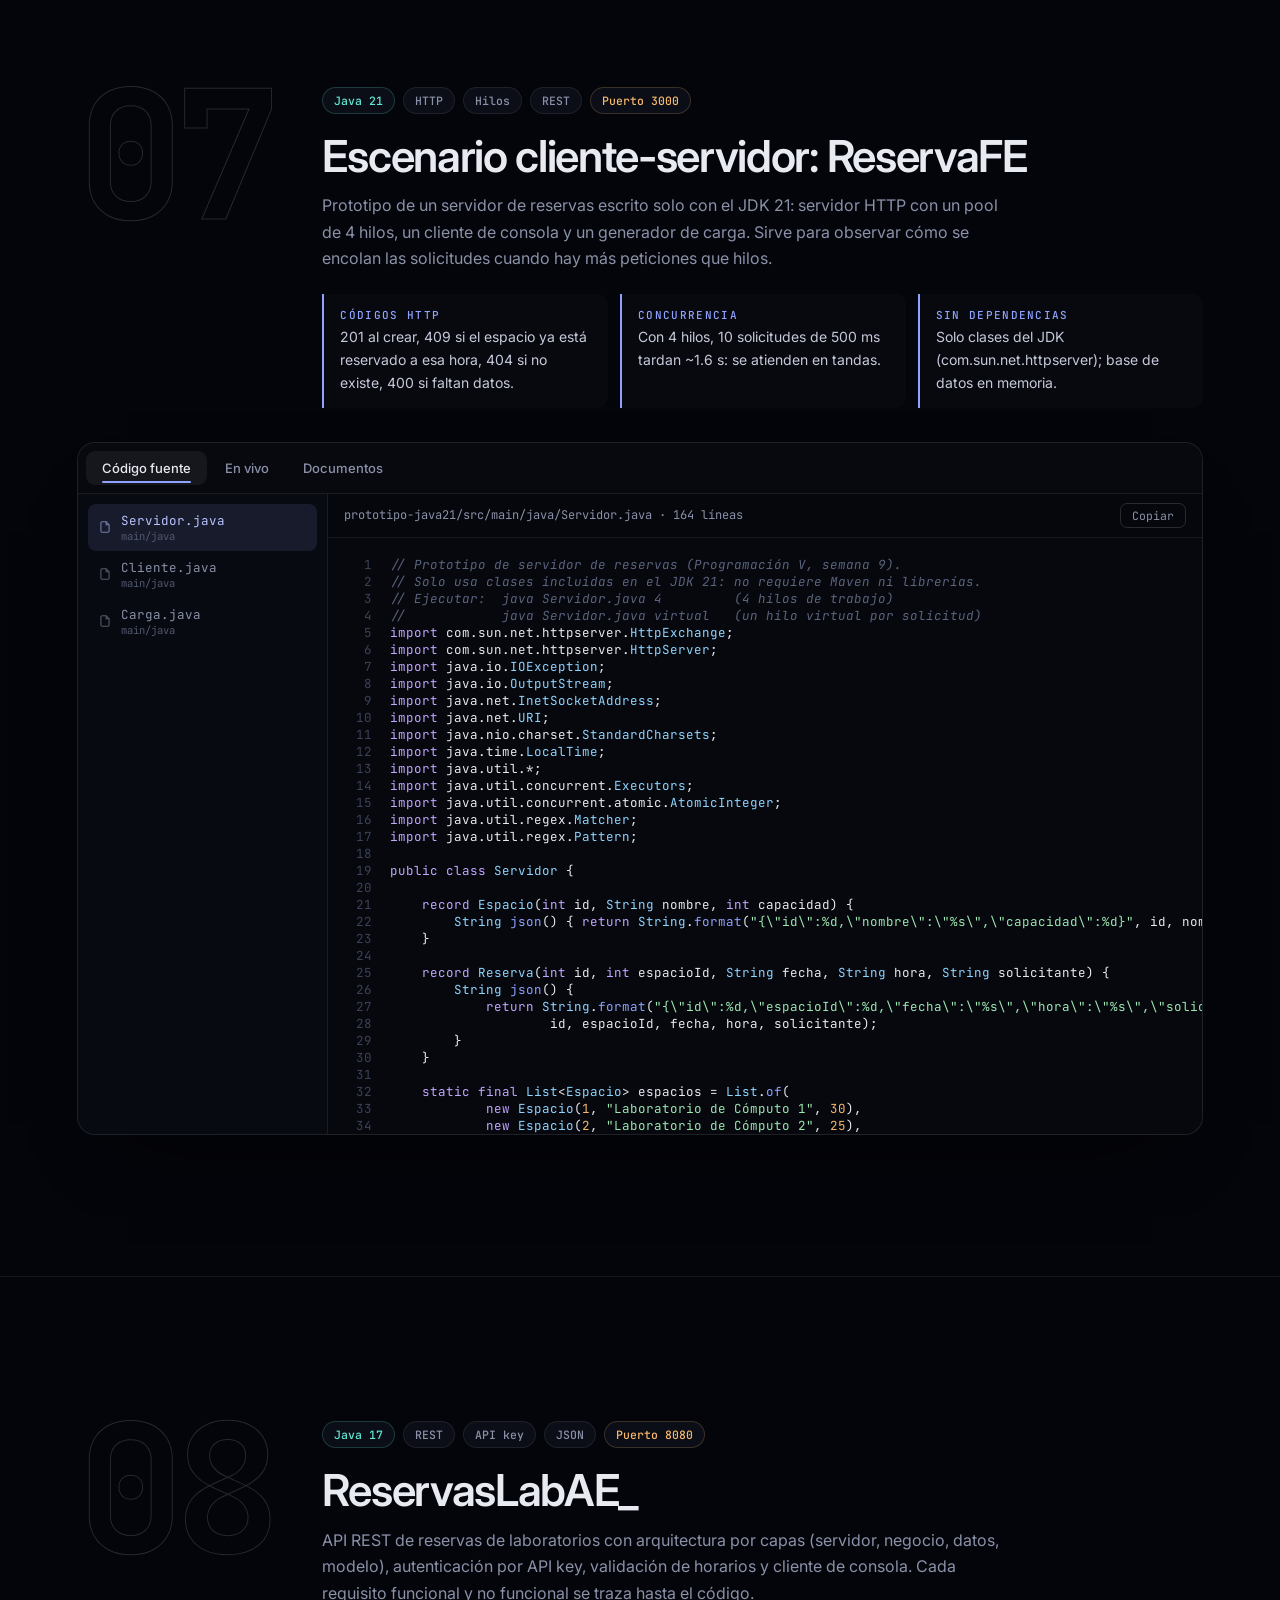
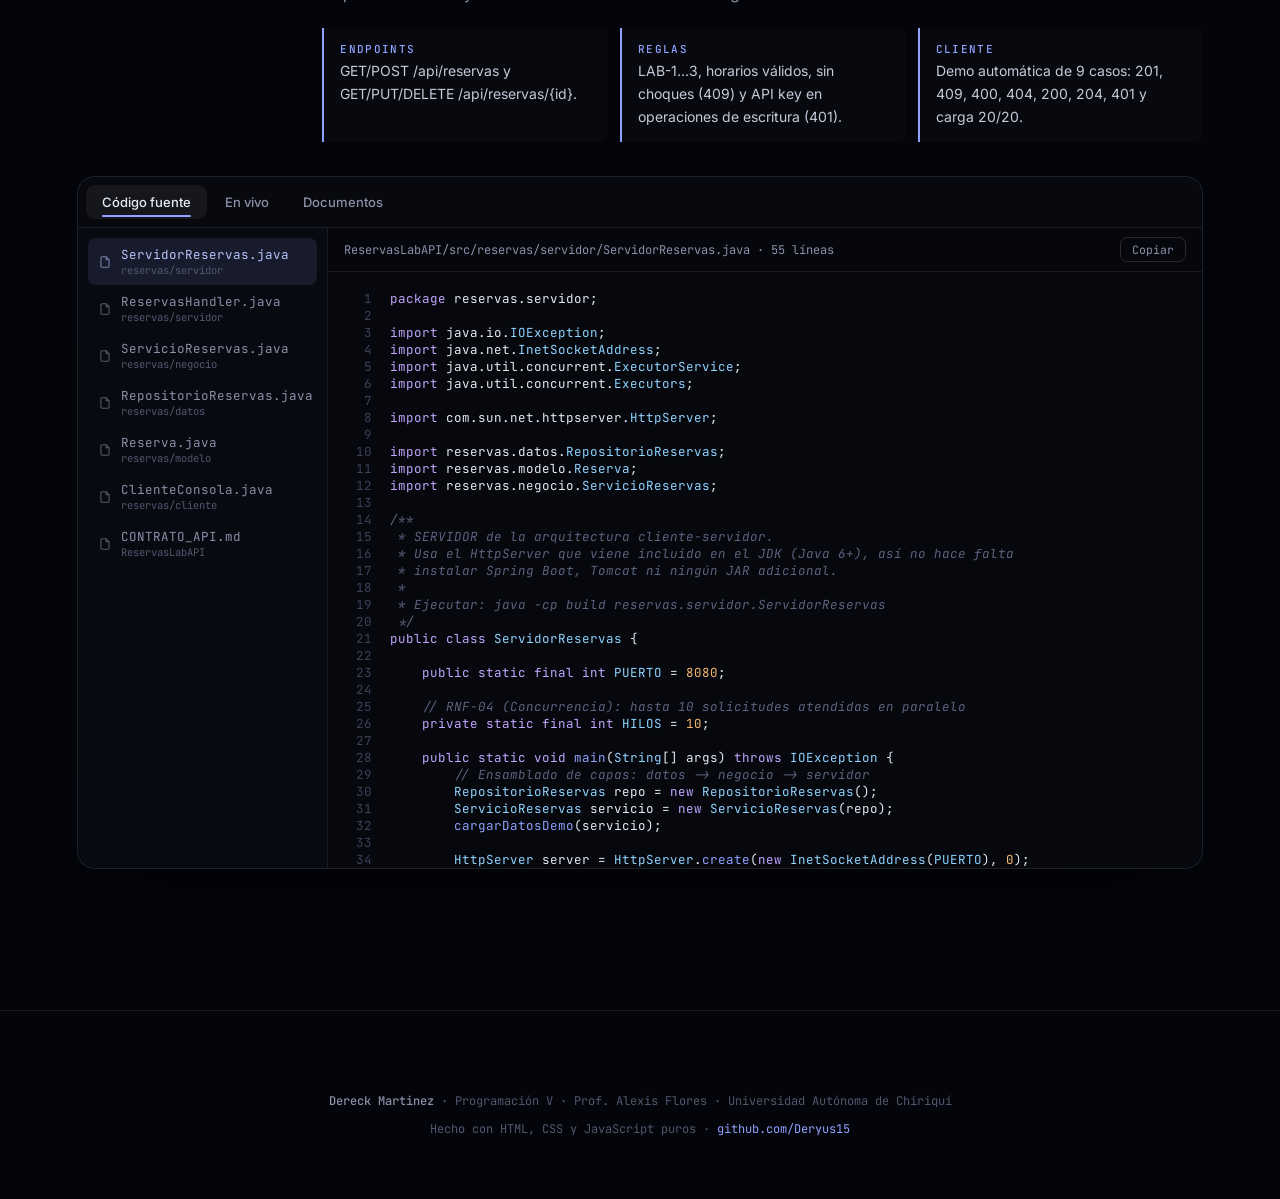
==== commit 4010fbbe: "Servidor en vivo: contenedor Docker con los 8 labs, server.js portado a Linux y la página usa el bac" ====
--- a/portafolio/web/index.html
+++ b/portafolio/web/index.html
@@ -59,6 +59,7 @@
 
   <script src="js/codigo.js"></script>
   <script src="js/capturas.js"></script>
+  <script src="js/config.js"></script>
   <script src="js/ojo.js"></script>
   <script src="js/main.js"></script>
 </body>
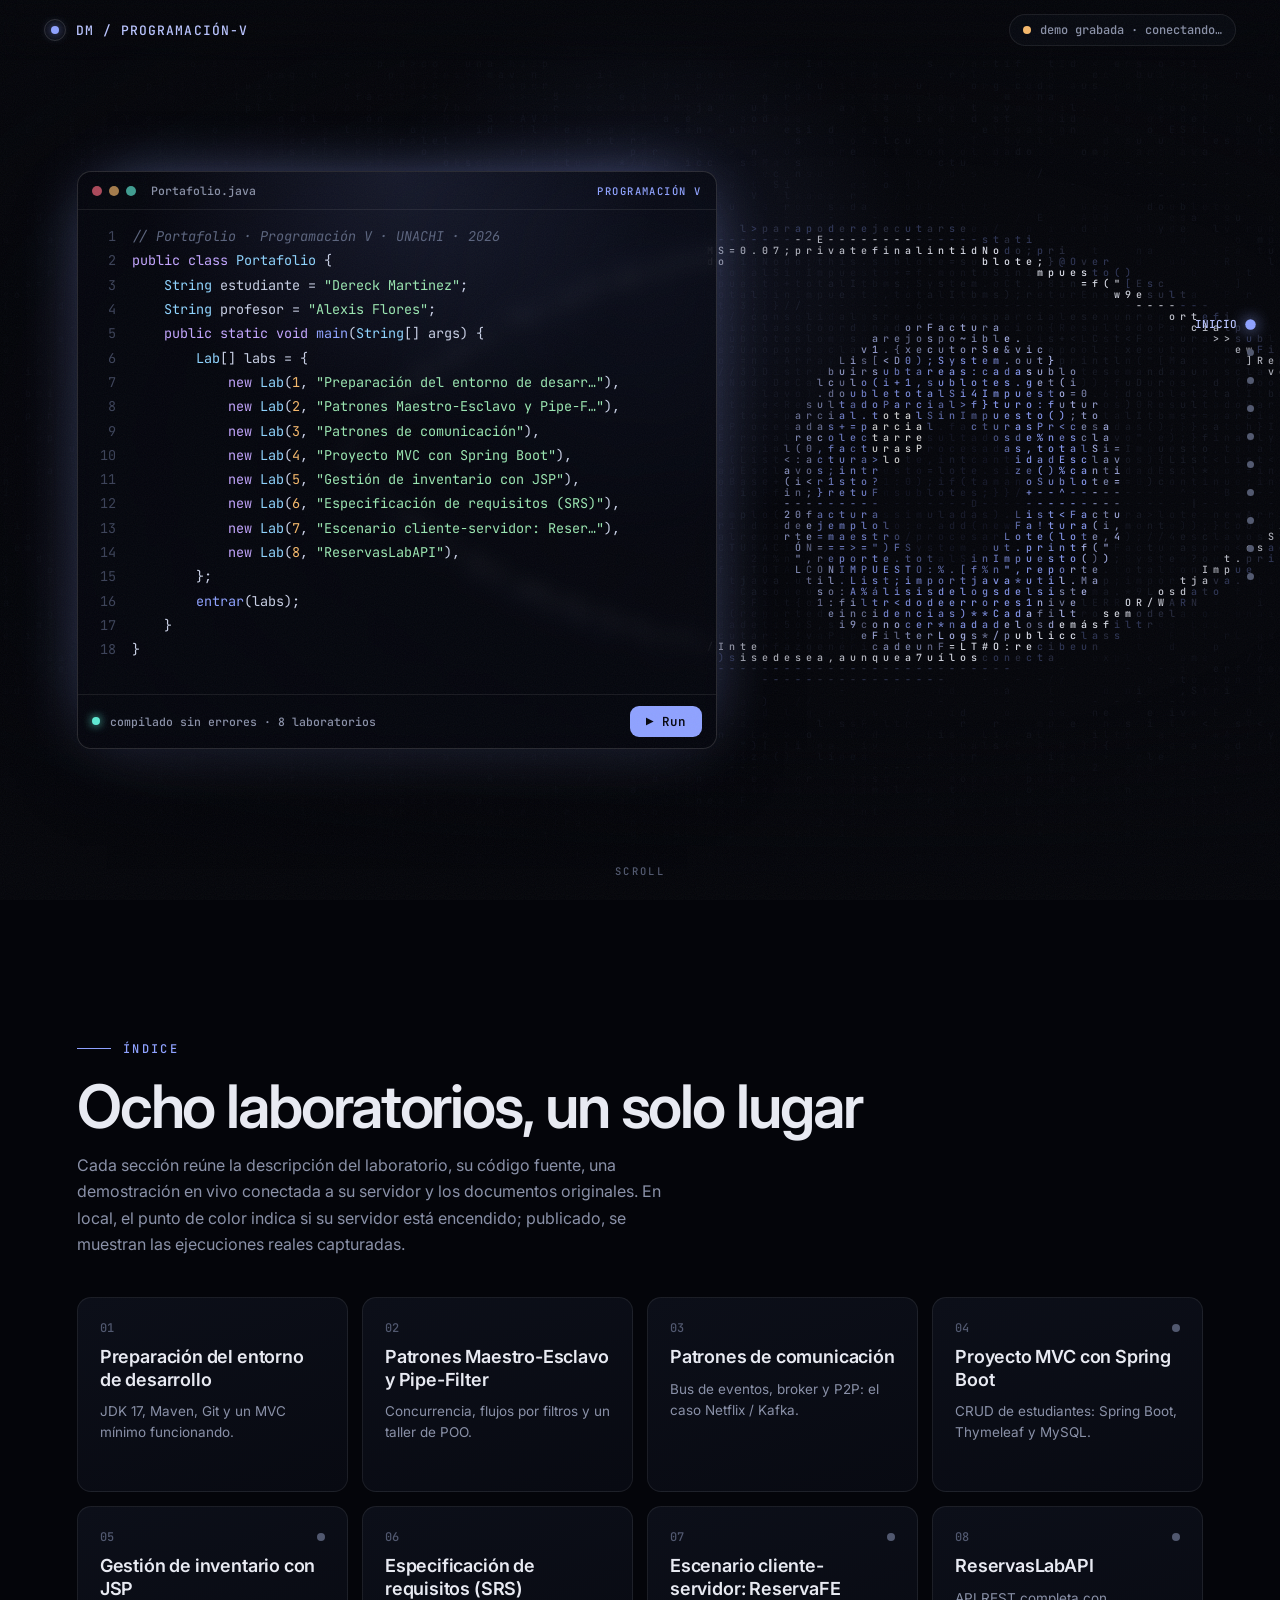
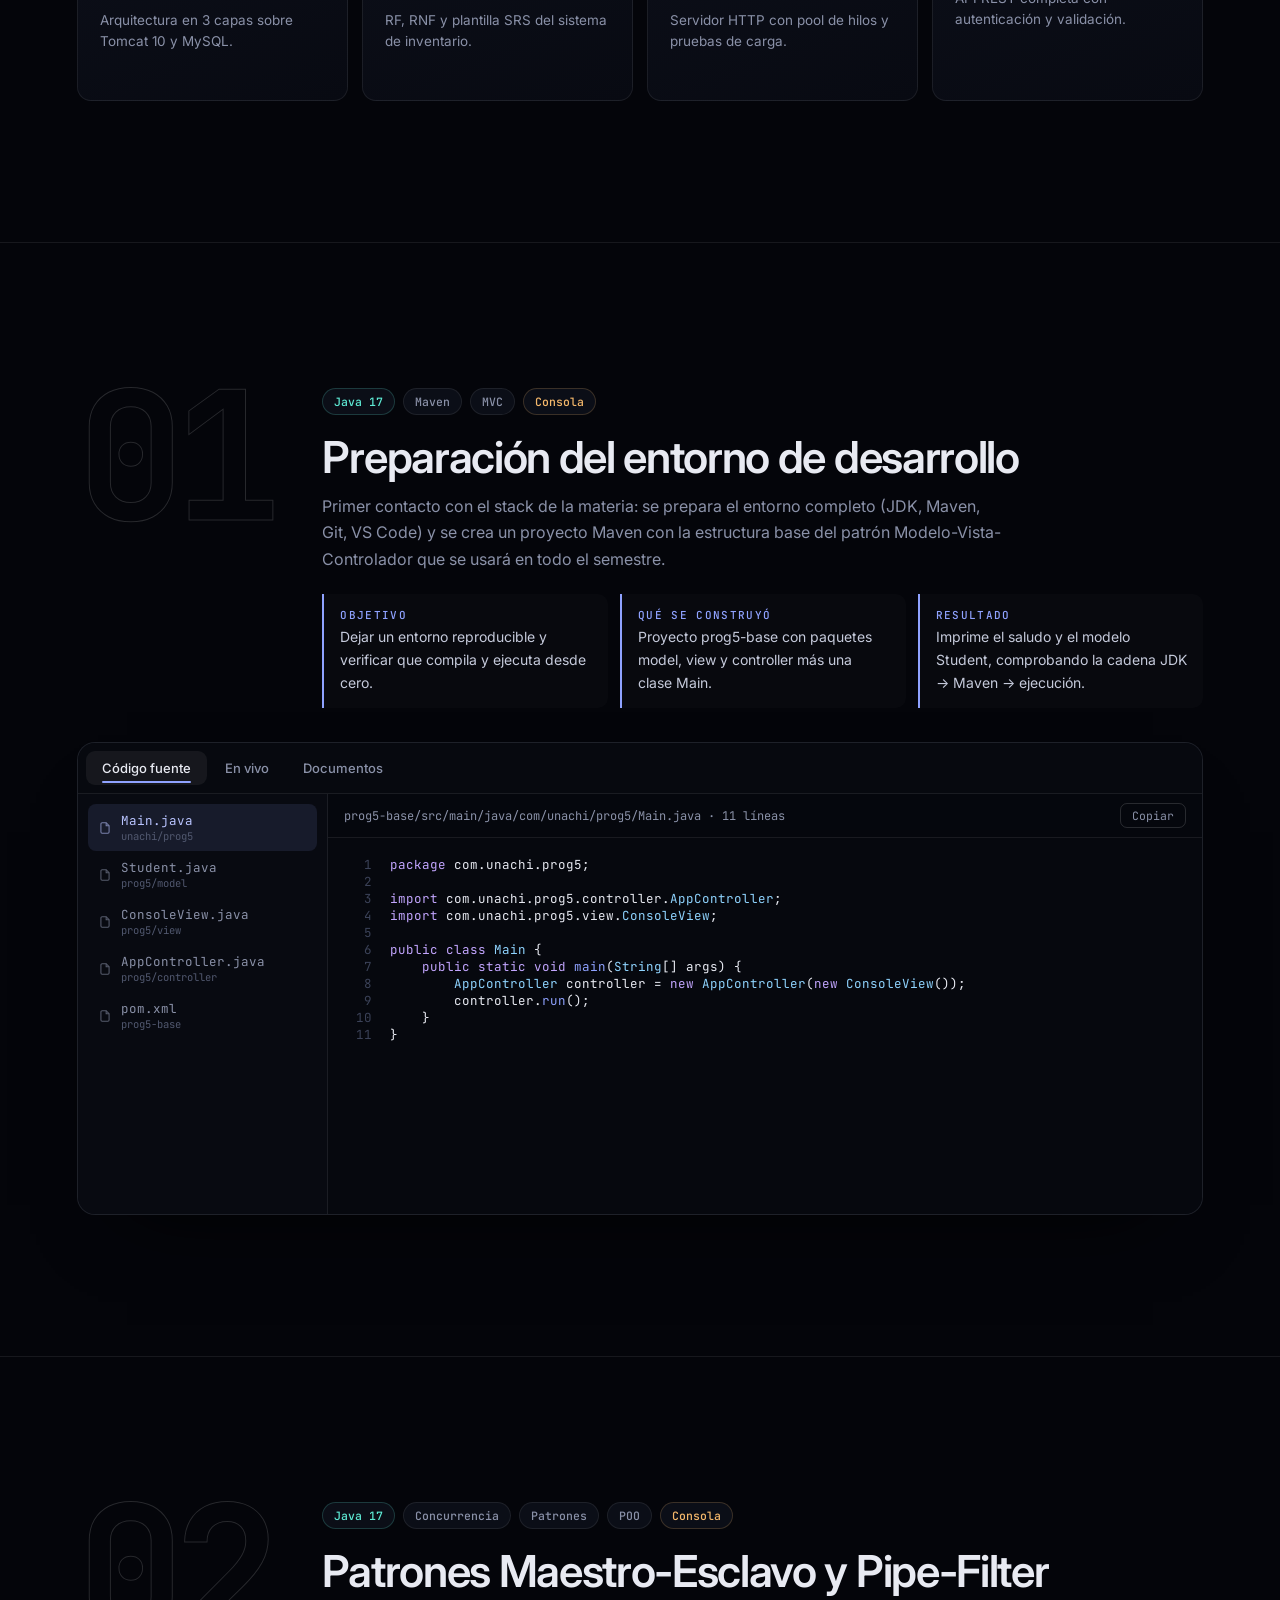
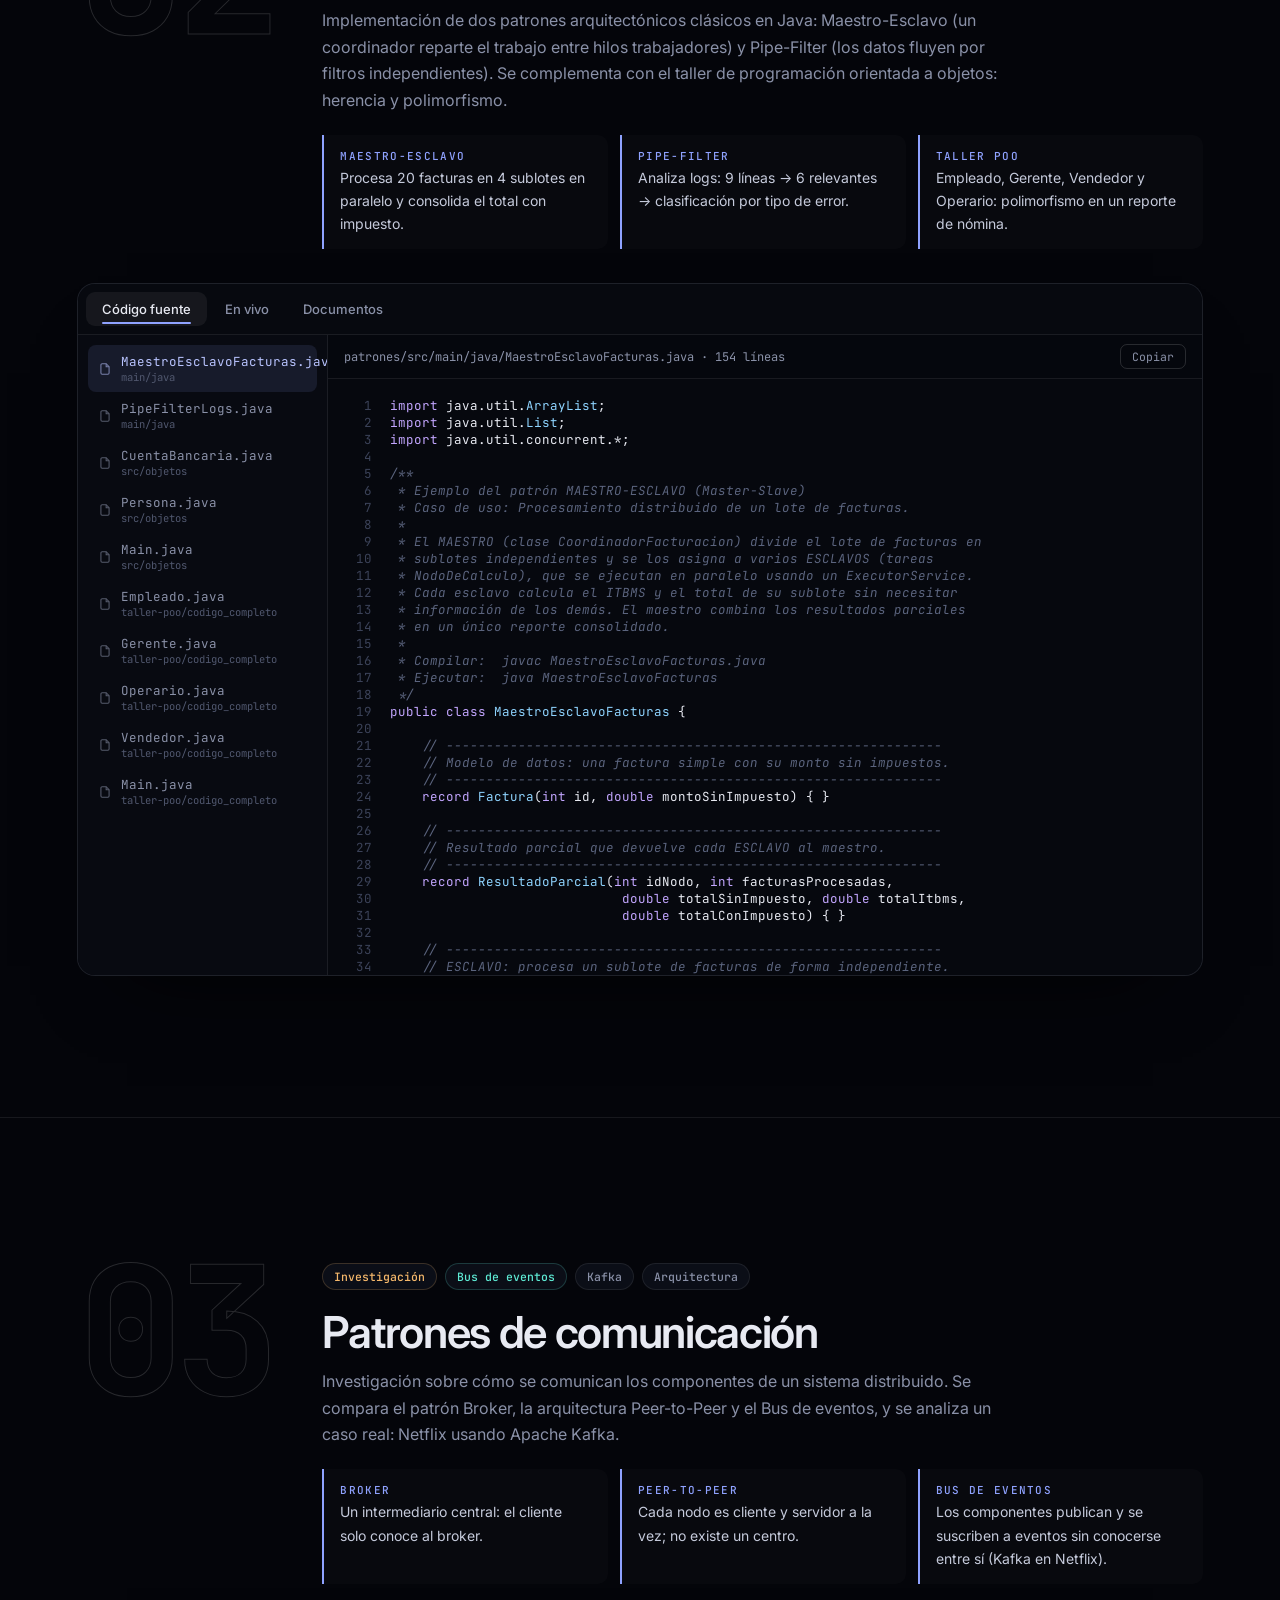
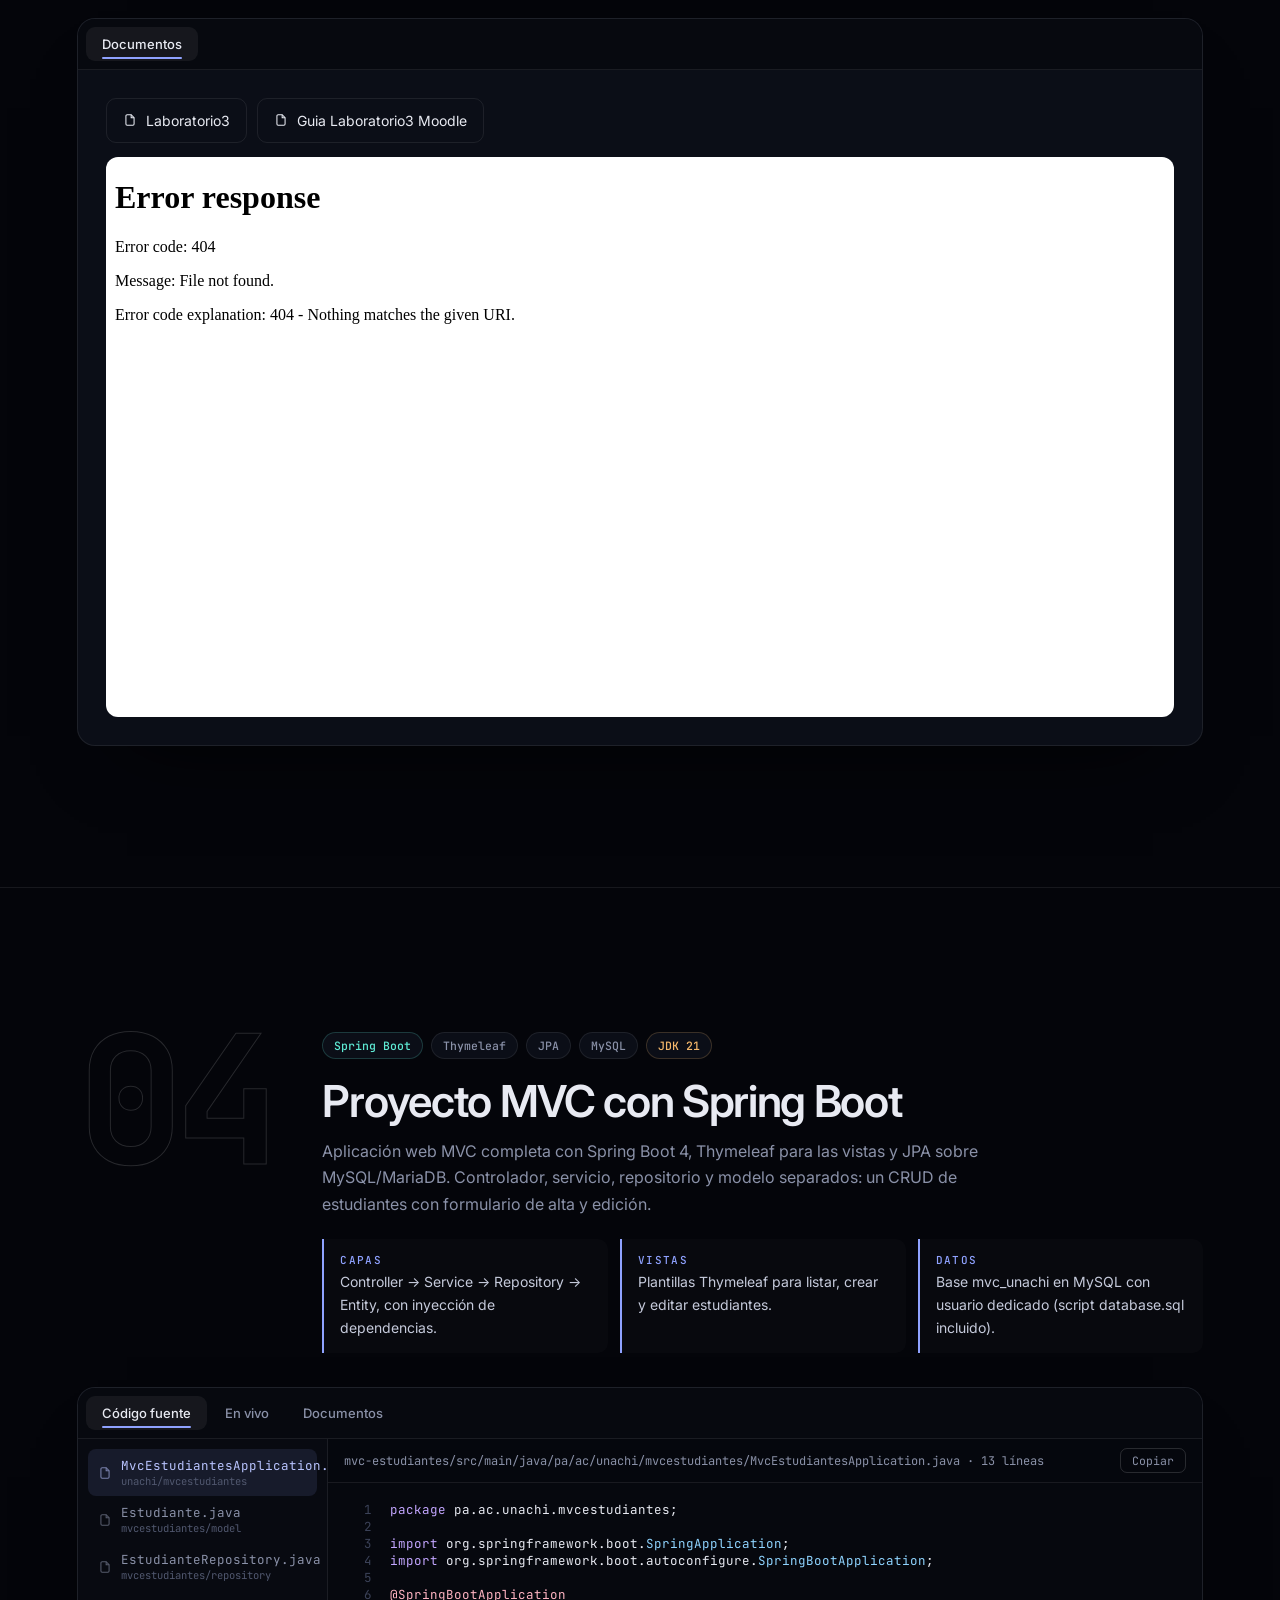
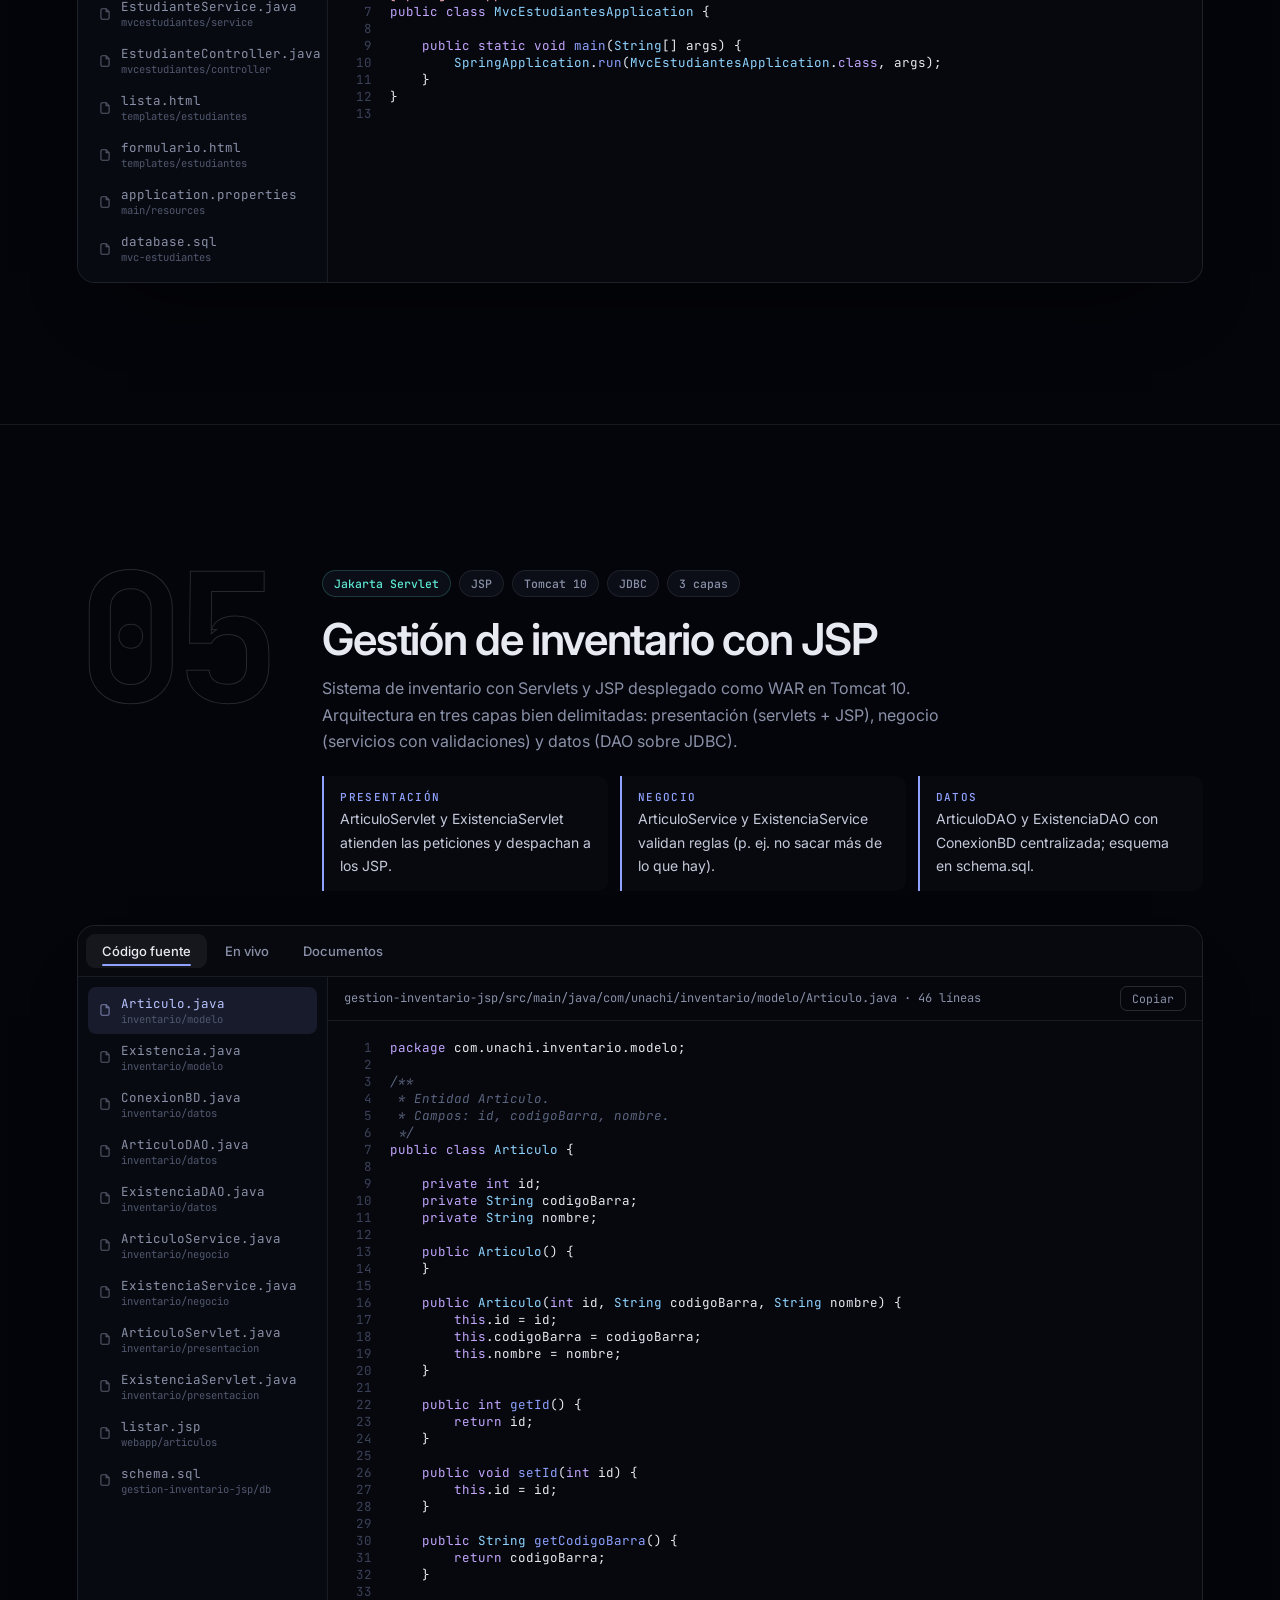
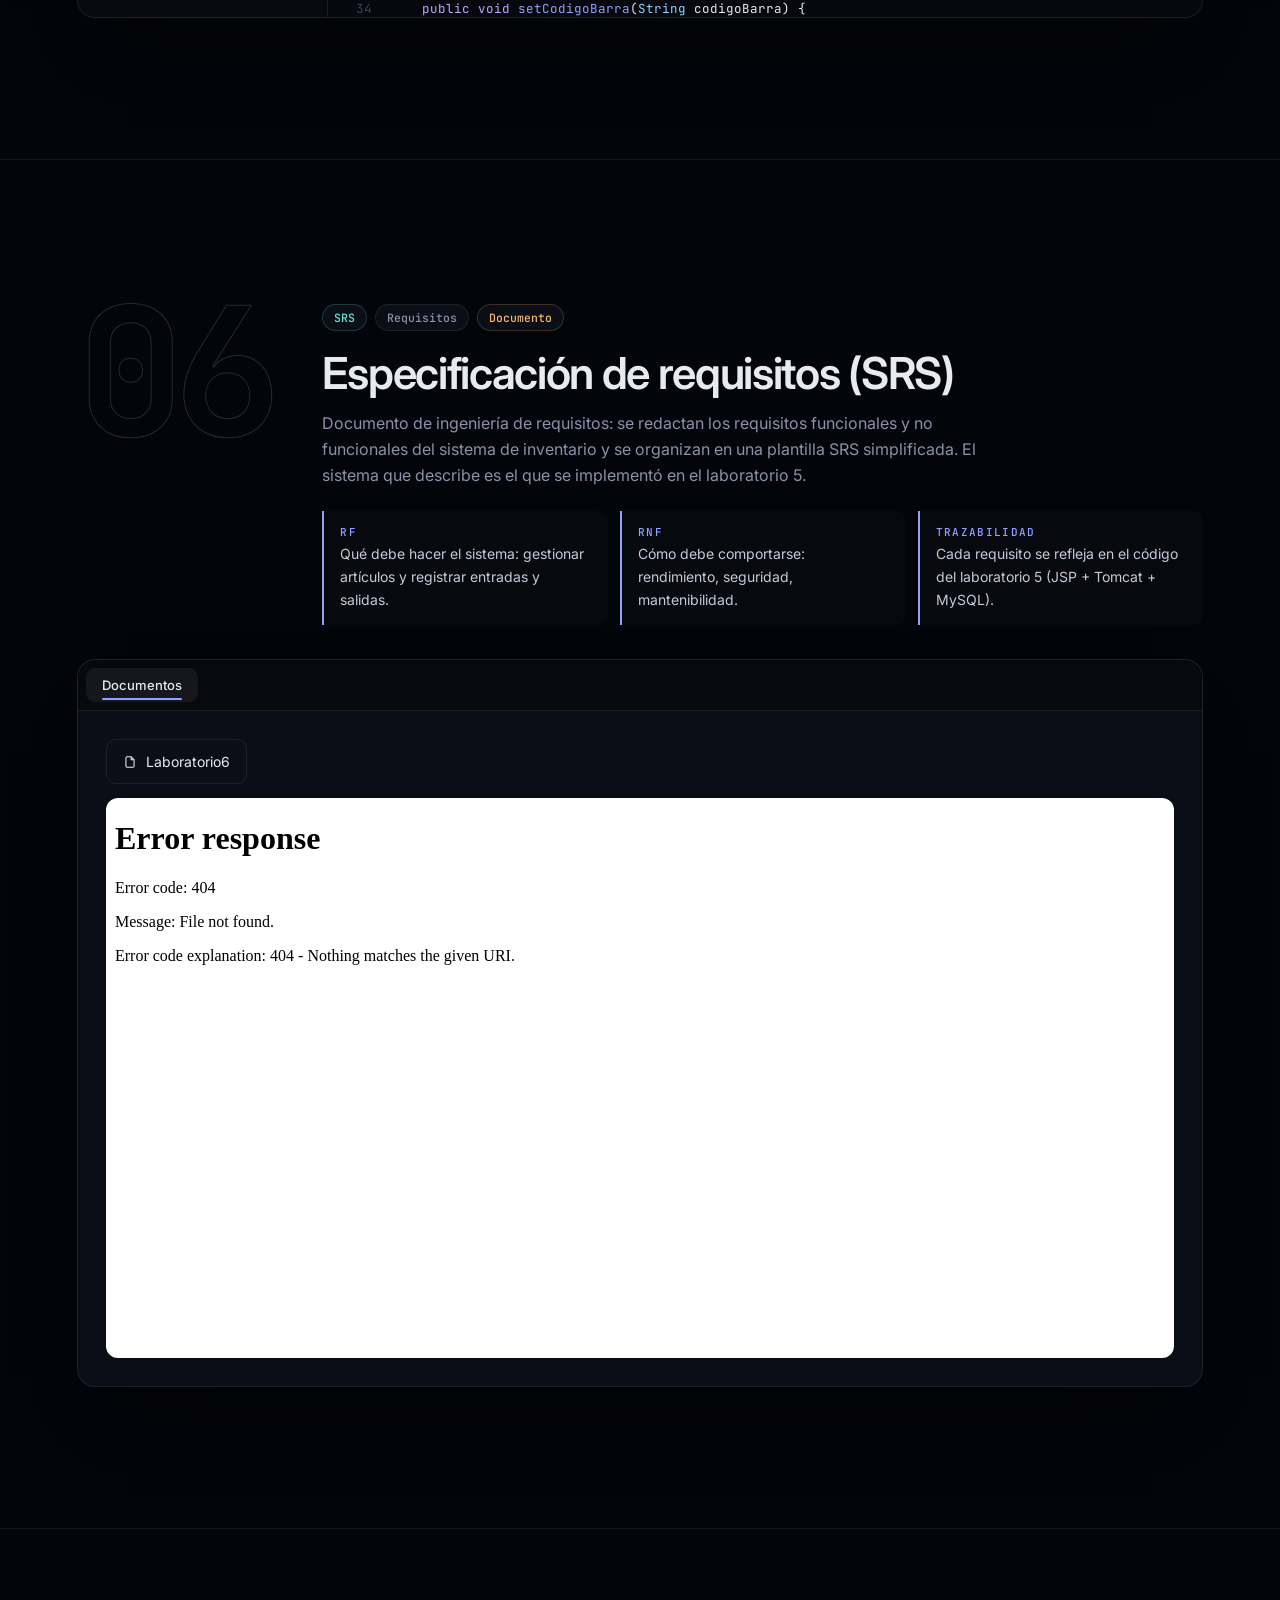
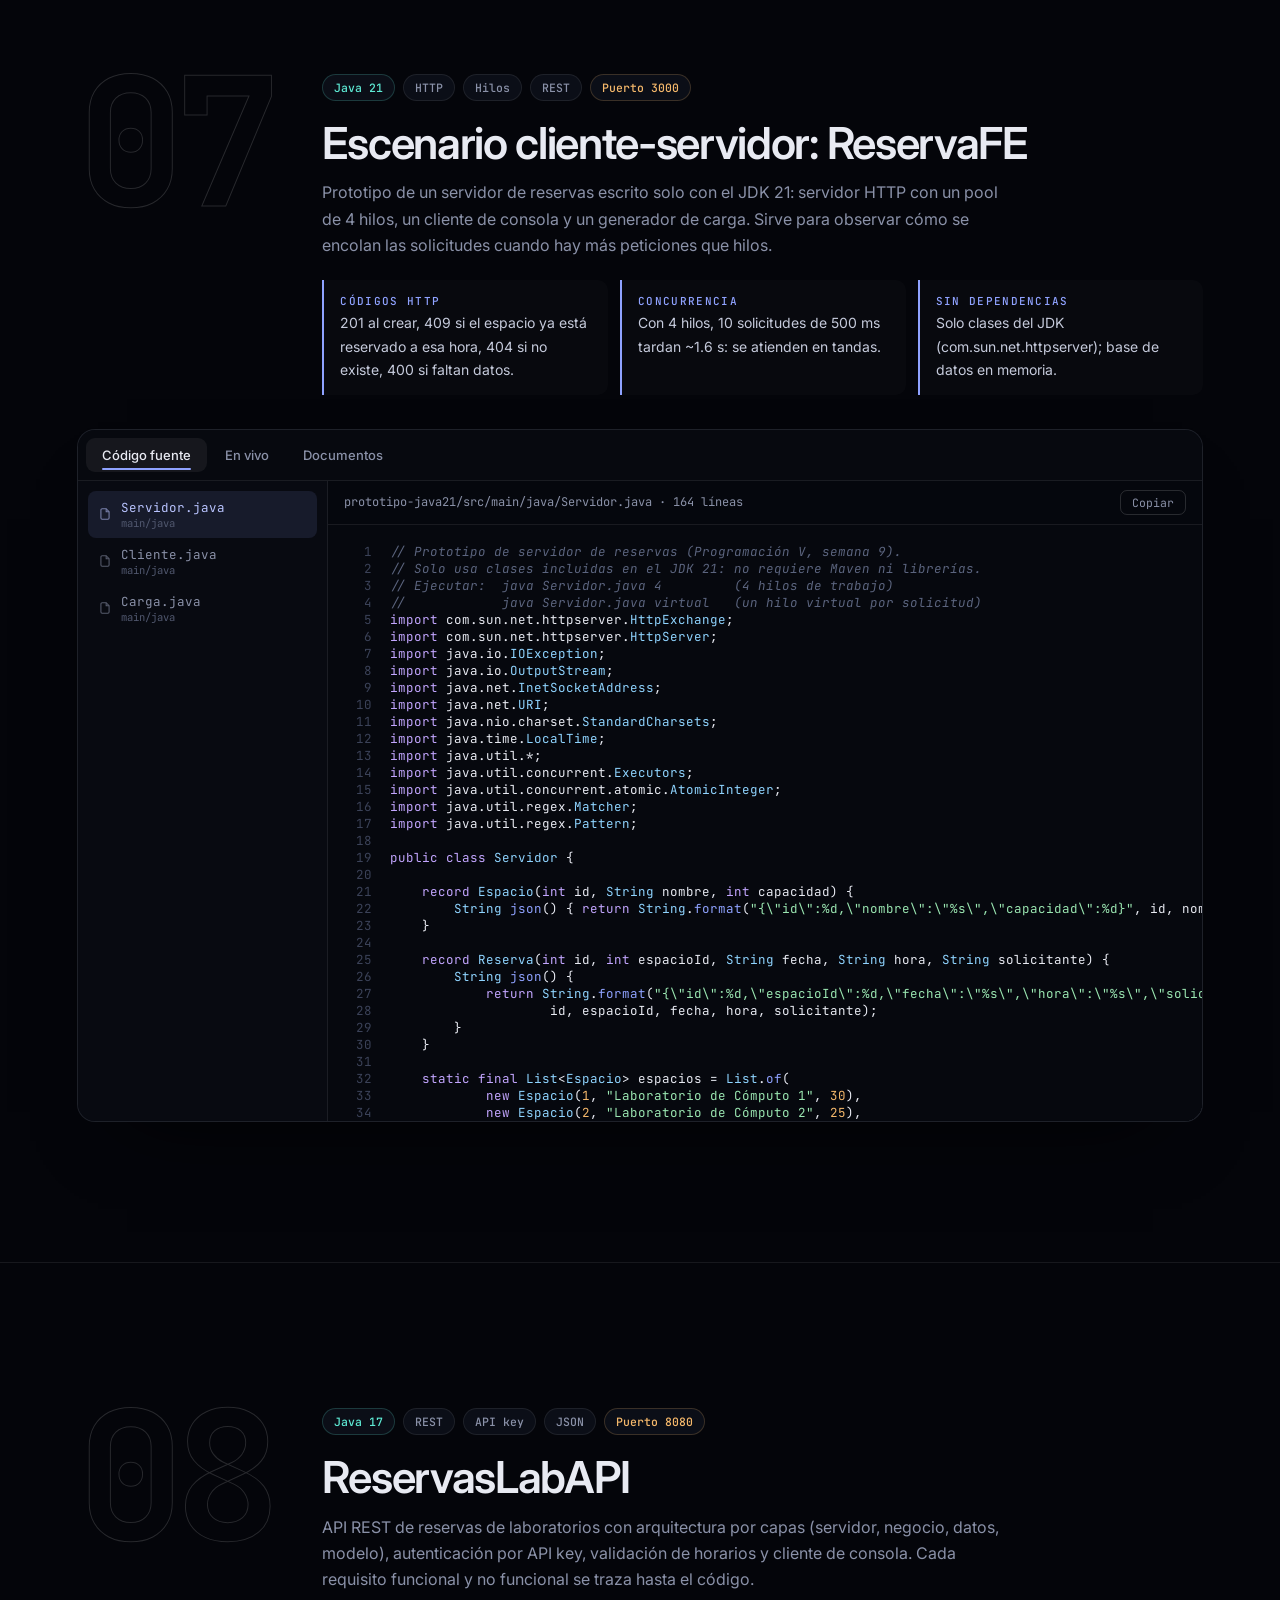
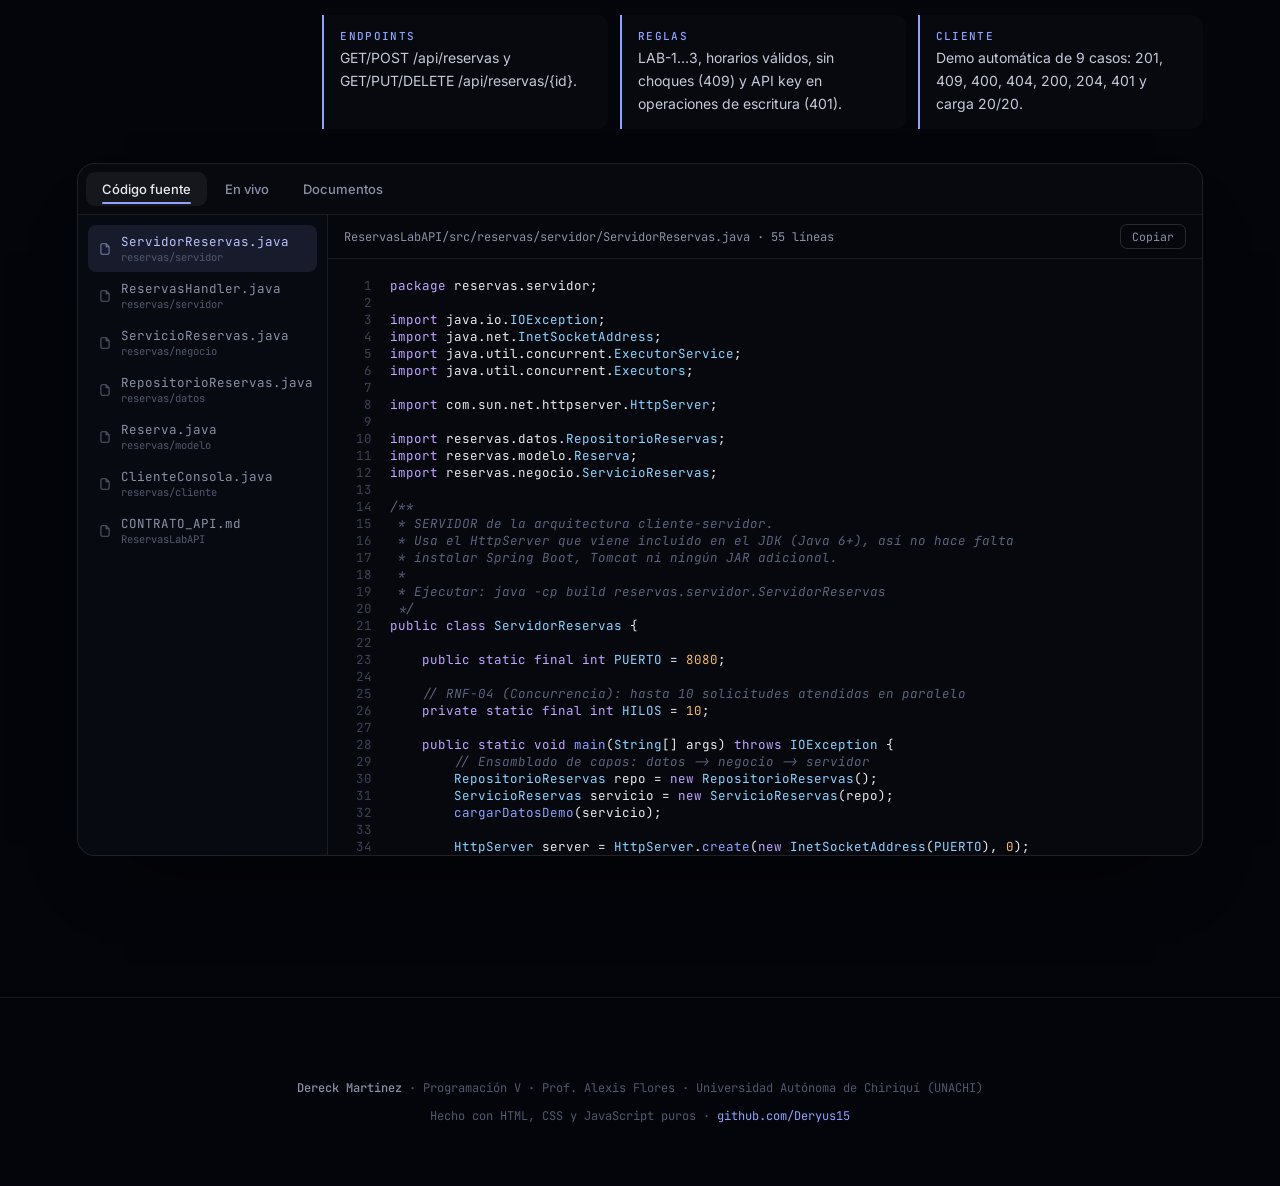
==== commit 7052eedf: "Portada: ventana de editor de código sobre un ojo hecho con el código de los labs (interactivo); dat" ====
--- a/portafolio/web/index.html
+++ b/portafolio/web/index.html
@@ -3,14 +3,15 @@
 <head>
   <meta charset="utf-8">
   <meta name="viewport" content="width=device-width, initial-scale=1">
-  <title>Portafolio · Programación V · Dereck Martinez</title>
-  <meta name="description" content="Portafolio de laboratorios de Programación V (UNACHI): código, demostraciones en vivo y documentación. Estudiante: Dereck Martinez. Profesor: Alexis Flores.">
+  <title>Portafolio · Programación V</title>
+  <meta name="description" content="Portafolio de laboratorios de Programación V: código, demostraciones en vivo y documentación.">
   <meta name="theme-color" content="#04050a">
   <link rel="icon" href="data:image/svg+xml,<svg xmlns='http://www.w3.org/2000/svg' viewBox='0 0 32 32'><rect width='32' height='32' rx='8' fill='%2304050a'/><circle cx='16' cy='16' r='9' fill='none' stroke='%238fa2ff' stroke-width='2'/><circle cx='16' cy='16' r='4' fill='%238fa2ff'/></svg>">
   <link rel="preconnect" href="https://fonts.googleapis.com">
   <link rel="preconnect" href="https://fonts.gstatic.com" crossorigin>
   <link href="https://fonts.googleapis.com/css2?family=Inter:wght@400;500;600;700&family=JetBrains+Mono:wght@400;500;700&display=swap" rel="stylesheet">
   <link rel="stylesheet" href="css/style.css">
+  <script src="js/perfil.js"></script>
 </head>
 <body>
   <div class="progress" id="progress"></div>
@@ -18,33 +19,24 @@
   <div class="grain"></div>
 
   <header class="top">
-    <a href="#inicio" class="brand"><i></i>DM / PROG-V</a>
-    <div class="status" id="estado" title="Servidor local del portafolio"><span class="dot" id="estadoDot"></span><span class="txt" id="estadoTxt">comprobando…</span></div>
+    <a href="#inicio" class="brand" id="brand"><i></i><span>PORTAFOLIO</span></a>
+    <div class="status" id="estado" title="Servidor del portafolio"><span class="dot" id="estadoDot"></span><span class="txt" id="estadoTxt">comprobando…</span></div>
   </header>
   <nav class="rail" id="rail" aria-label="Secciones"></nav>
 
   <main>
-    <!-- PORTADA -->
+    <!-- PORTADA (el contenido lo construye main.js a partir de perfil.js) -->
     <section class="hero" id="inicio">
       <canvas id="ojo" aria-hidden="true"></canvas>
-      <div class="hero-in">
-        <span class="tag" data-decrypt>Programación V · UNACHI · 2026</span>
-        <h1 id="nombre" data-decrypt>Dereck Martinez</h1>
-        <p class="lead">Portafolio de laboratorios: arquitectura de software, patrones, MVC, aplicaciones web y sistemas cliente-servidor. Código real, ejecutándose aquí mismo.</p>
-        <div class="meta">
-          <div><small>Materia</small><b>Programación V</b></div>
-          <div><small>Profesor</small><b>Alexis Flores</b></div>
-          <div><small>Estudiante</small><b>Dereck Martinez</b></div>
-        </div>
-        <a class="cta" href="#indice">Entrar al portafolio <span class="arr">↓</span></a>
-      </div>
+      <h1 class="sr" id="h1">Portafolio de laboratorios</h1>
+      <div class="hero-in" id="heroIn"></div>
       <div class="scrollhint">SCROLL</div>
     </section>
 
     <!-- ÍNDICE -->
     <section class="blk" id="indice">
       <div class="eyebrow rv">Índice</div>
-      <h2 class="sec rv" data-decrypt>Ocho laboratorios, un solo lugar</h2>
+      <h2 class="sec rv" data-decrypt id="indiceTitulo">Ocho laboratorios, un solo lugar</h2>
       <p class="sub rv">Cada sección reúne la descripción del laboratorio, su código fuente, una demostración en vivo conectada a su servidor y los documentos originales. En local, el punto de color indica si su servidor está encendido; publicado, se muestran las ejecuciones reales capturadas.</p>
       <div class="cards" id="cards"></div>
     </section>
@@ -52,10 +44,7 @@
     <div id="labs"></div>
   </main>
 
-  <footer>
-    <p><b>Dereck Martinez</b> · Programación V · Prof. Alexis Flores · Universidad Autónoma de Chiriquí</p>
-    <p>Hecho con HTML, CSS y JavaScript puros · <a href="https://github.com/Deryus15" style="color:var(--acc)">github.com/Deryus15</a></p>
-  </footer>
+  <footer id="pie"></footer>
 
   <script src="js/codigo.js"></script>
   <script src="js/capturas.js"></script>
--- a/portafolio/web/css/style.css
+++ b/portafolio/web/css/style.css
@@ -63,27 +63,46 @@
 .rail a:hover, .rail a.act { color: var(--acc-2); }
 .rail a.act::after, .rail a:hover::after { background: var(--acc); transform: scale(1.5); box-shadow: 0 0 10px var(--acc); }
 
-/* ---- Hero ---- */
-.hero { position: relative; min-height: 100svh; display: grid; place-items: start center; padding: 110px clamp(18px, 6vw, 80px) 70px; overflow: hidden; isolation: isolate; }
+/* ---- Hero: ventana de editor de código sobre un ojo hecho de código ---- */
+.hero { position: relative; min-height: 100svh; display: grid; place-items: center; padding: 96px clamp(14px, 5vw, 80px) 76px; overflow: hidden; isolation: isolate; }
 #ojo { position: absolute; inset: 0; width: 100%; height: 100%; z-index: -1; }
 .hero::after { content: ''; position: absolute; inset: 0; z-index: -1; pointer-events: none;
-  background: radial-gradient(ellipse at 50% 46%, transparent 25%, var(--bg) 78%), linear-gradient(transparent 70%, var(--bg)); }
-.hero-in { width: min(1000px, 100%); text-align: center; display: grid; gap: 26px; justify-items: center; margin-top: clamp(190px, 33vh, 380px); }
-.tag { font: 500 12px var(--mono); letter-spacing: .22em; color: var(--acc); text-transform: uppercase; }
-.hero h1 { margin: 0; font: 600 clamp(40px, 8.4vw, 112px)/.98 var(--sans); letter-spacing: -.045em;
-  background: linear-gradient(180deg, #fff 25%, #8e96b4); -webkit-background-clip: text; background-clip: text; color: transparent; }
-.hero p.lead { margin: 0; max-width: 56ch; color: var(--mut); font-size: clamp(15px, 1.6vw, 18px); }
-.meta { display: grid; grid-template-columns: repeat(auto-fit, minmax(190px, 1fr)); gap: 1px; width: min(820px, 100%);
-  background: var(--line); border: 1px solid var(--line); border-radius: var(--r); overflow: hidden; text-align: left; }
-.meta div { background: #070911e0; padding: 15px 18px; backdrop-filter: blur(6px); }
-.meta small { display: block; font: 500 10.5px var(--mono); letter-spacing: .16em; color: var(--dim); text-transform: uppercase; margin-bottom: 4px; }
-.meta b { font-weight: 500; font-size: 15px; }
-.cta { display: inline-flex; gap: 12px; align-items: center; padding: 13px 24px; border-radius: 99px; border: 1px solid var(--line-2); background: #ffffff0a;
-  font: 500 14px var(--sans); transition: all .35s var(--ease); }
-.cta:hover { background: var(--acc); color: #05060e; border-color: var(--acc); transform: translateY(-2px); box-shadow: 0 10px 40px -10px var(--acc); }
-.cta .arr { display: inline-block; animation: bob 1.8s var(--ease) infinite; }
-@keyframes bob { 50% { transform: translateY(4px); } }
+  background: radial-gradient(ellipse at 50% 46%, transparent 42%, var(--bg) 94%), linear-gradient(transparent 80%, var(--bg)); }
+.sr { position: absolute; width: 1px; height: 1px; overflow: hidden; clip: rect(0 0 0 0); white-space: nowrap; }
+.hero-in { width: min(780px, 100%); perspective: 1200px; }
+.ide { --rx: 0deg; --ry: 0deg; --sx: 50%; --sy: 0%; position: relative; overflow: hidden; border: 1px solid var(--line-2); border-radius: 14px;
+  background: rgba(6, 8, 15, .60); -webkit-backdrop-filter: blur(9px) saturate(1.25); backdrop-filter: blur(9px) saturate(1.25);
+  box-shadow: 0 30px 80px -30px #000, 0 0 70px -30px var(--acc); transform: rotateX(var(--rx)) rotateY(var(--ry)); transition: transform .3s var(--ease); }
+.ide::before { content: ''; position: absolute; inset: 0; pointer-events: none; z-index: 0; background: radial-gradient(420px circle at var(--sx) var(--sy), #8fa2ff1f, transparent 62%); }
+.ide > * { position: relative; z-index: 1; }
+.ide-bar { display: flex; align-items: center; gap: 7px; padding: 11px 14px; border-bottom: 1px solid var(--line); font: 500 11.5px var(--mono); color: var(--dim); }
+.ide-bar i { width: 10px; height: 10px; border-radius: 50%; background: #1a2030; }
+.ide-bar i:nth-child(1) { background: #ff6b81aa; } .ide-bar i:nth-child(2) { background: #f5b86baa; } .ide-bar i:nth-child(3) { background: #5eead4aa; }
+.ide-bar span { margin-left: 8px; color: var(--mut); }
+.ide-bar em { margin-left: auto; font-style: normal; letter-spacing: .14em; text-transform: uppercase; font-size: 10.5px; color: var(--acc); }
+.ide-body { padding: 14px 0 8px; overflow-x: auto; counter-reset: ln; font: 400 clamp(10.5px, 1.55vw, 13.5px)/1.8 var(--mono); }
+.ide-body code { display: block; font: inherit; background: none; padding: 0; }
+.il { display: block; position: relative; overflow: hidden; white-space: pre; box-sizing: content-box; padding: 0 14px 0 54px; width: 0; color: #c9d0e6;
+  animation: typeln var(--dur, .45s) steps(var(--n, 1)) var(--d, 0s) forwards; }
+.il::before { counter-increment: ln; content: counter(ln); position: absolute; left: 0; width: 38px; text-align: right; color: #3b4258; }
+@keyframes typeln { to { width: calc(var(--n) * 1ch + 4ch); } }
+a.il.cl { cursor: pointer; transition: background .2s, box-shadow .2s; }
+a.il.cl:hover, a.il.cl:focus-visible { background: #8fa2ff14; box-shadow: inset 2px 0 var(--acc); }
+a.il.cl:hover::after, a.il.cl:focus-visible::after { content: ' →'; color: var(--acc); }
+.ide-body::after { content: '▌'; display: block; padding-left: 54px; color: var(--acc); opacity: 0; animation: blink 1.05s steps(1) 2.1s infinite; }
+@keyframes blink { 0%, 49% { opacity: 1; } 50%, 100% { opacity: 0; } }
+.ide-foot { display: flex; align-items: center; gap: 10px; padding: 11px 14px; border-top: 1px solid var(--line); font: 500 11.5px var(--mono); color: var(--mut); }
+.run { margin-left: auto; padding: 7px 16px; border-radius: 9px; background: var(--acc); color: #05060e; font: 600 12.5px var(--mono); transition: all .3s var(--ease); }
+.run:hover { background: var(--acc-2); transform: translateY(-1px); box-shadow: 0 10px 34px -10px var(--acc); }
 .scrollhint { position: absolute; bottom: 22px; left: 50%; transform: translateX(-50%); font: 500 10.5px var(--mono); letter-spacing: .22em; color: var(--dim); }
+/* Pantallas anchas: la ventana a la izquierda y el ojo (fondo) a la derecha, para que se vea completo */
+@media (min-width: 1000px) {
+  .hero::after { background: radial-gradient(ellipse at 66% 50%, transparent 46%, var(--bg) 96%), linear-gradient(transparent 80%, var(--bg)); }
+  .hero { place-items: center start; padding-left: clamp(40px, 6vw, 110px); }
+  .hero-in { width: min(640px, 52vw); }
+}
+@media (max-width: 600px) { .il { padding-left: 38px; } .il::before { width: 24px; } .ide-body::after { padding-left: 38px; } .ide-foot span:last-of-type { display: none; } }
+@media (prefers-reduced-motion: reduce) { .il { width: auto; animation: none; } .ide { transition: none; } .ide-body::after { animation: none; opacity: 1; } }
 
 /* ---- Secciones ---- */
 section.blk { position: relative; z-index: 1; padding: clamp(70px, 11vw, 150px) clamp(18px, 6vw, 80px); max-width: 1280px; margin: 0 auto; }
